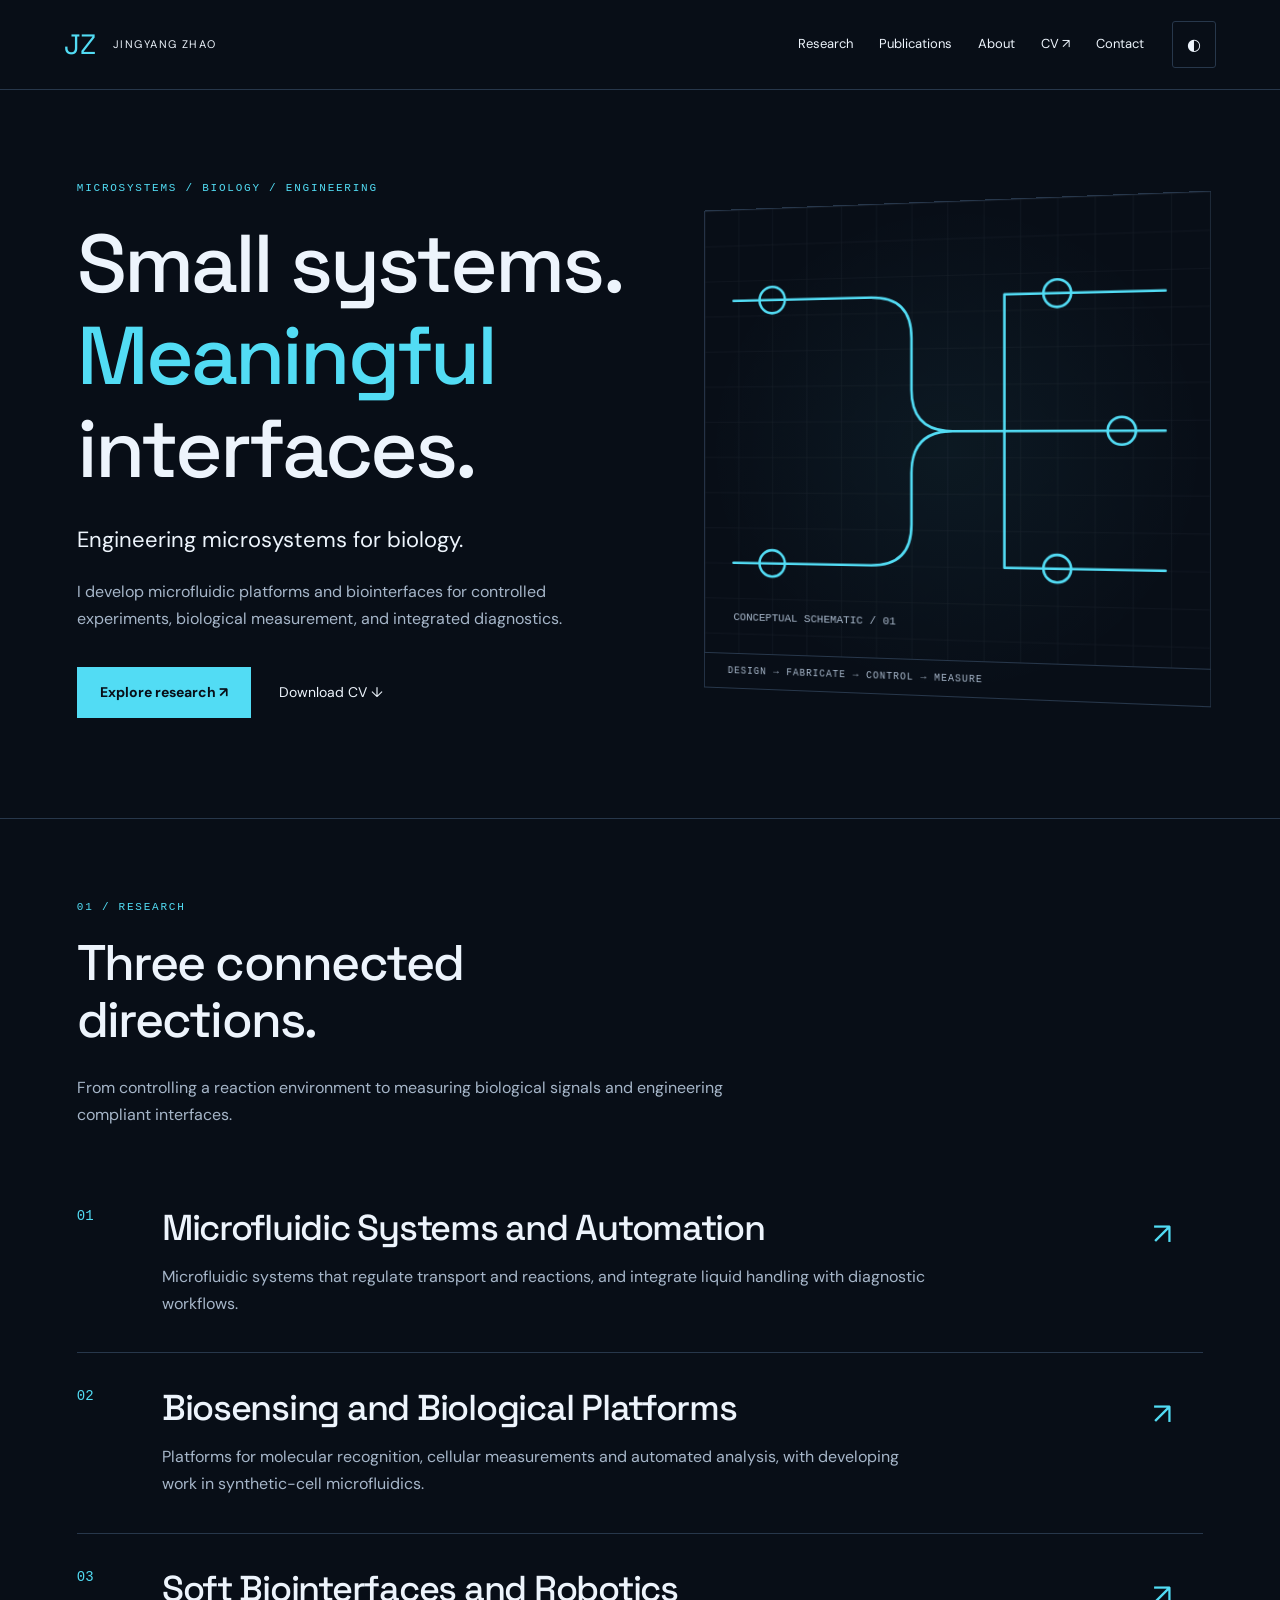
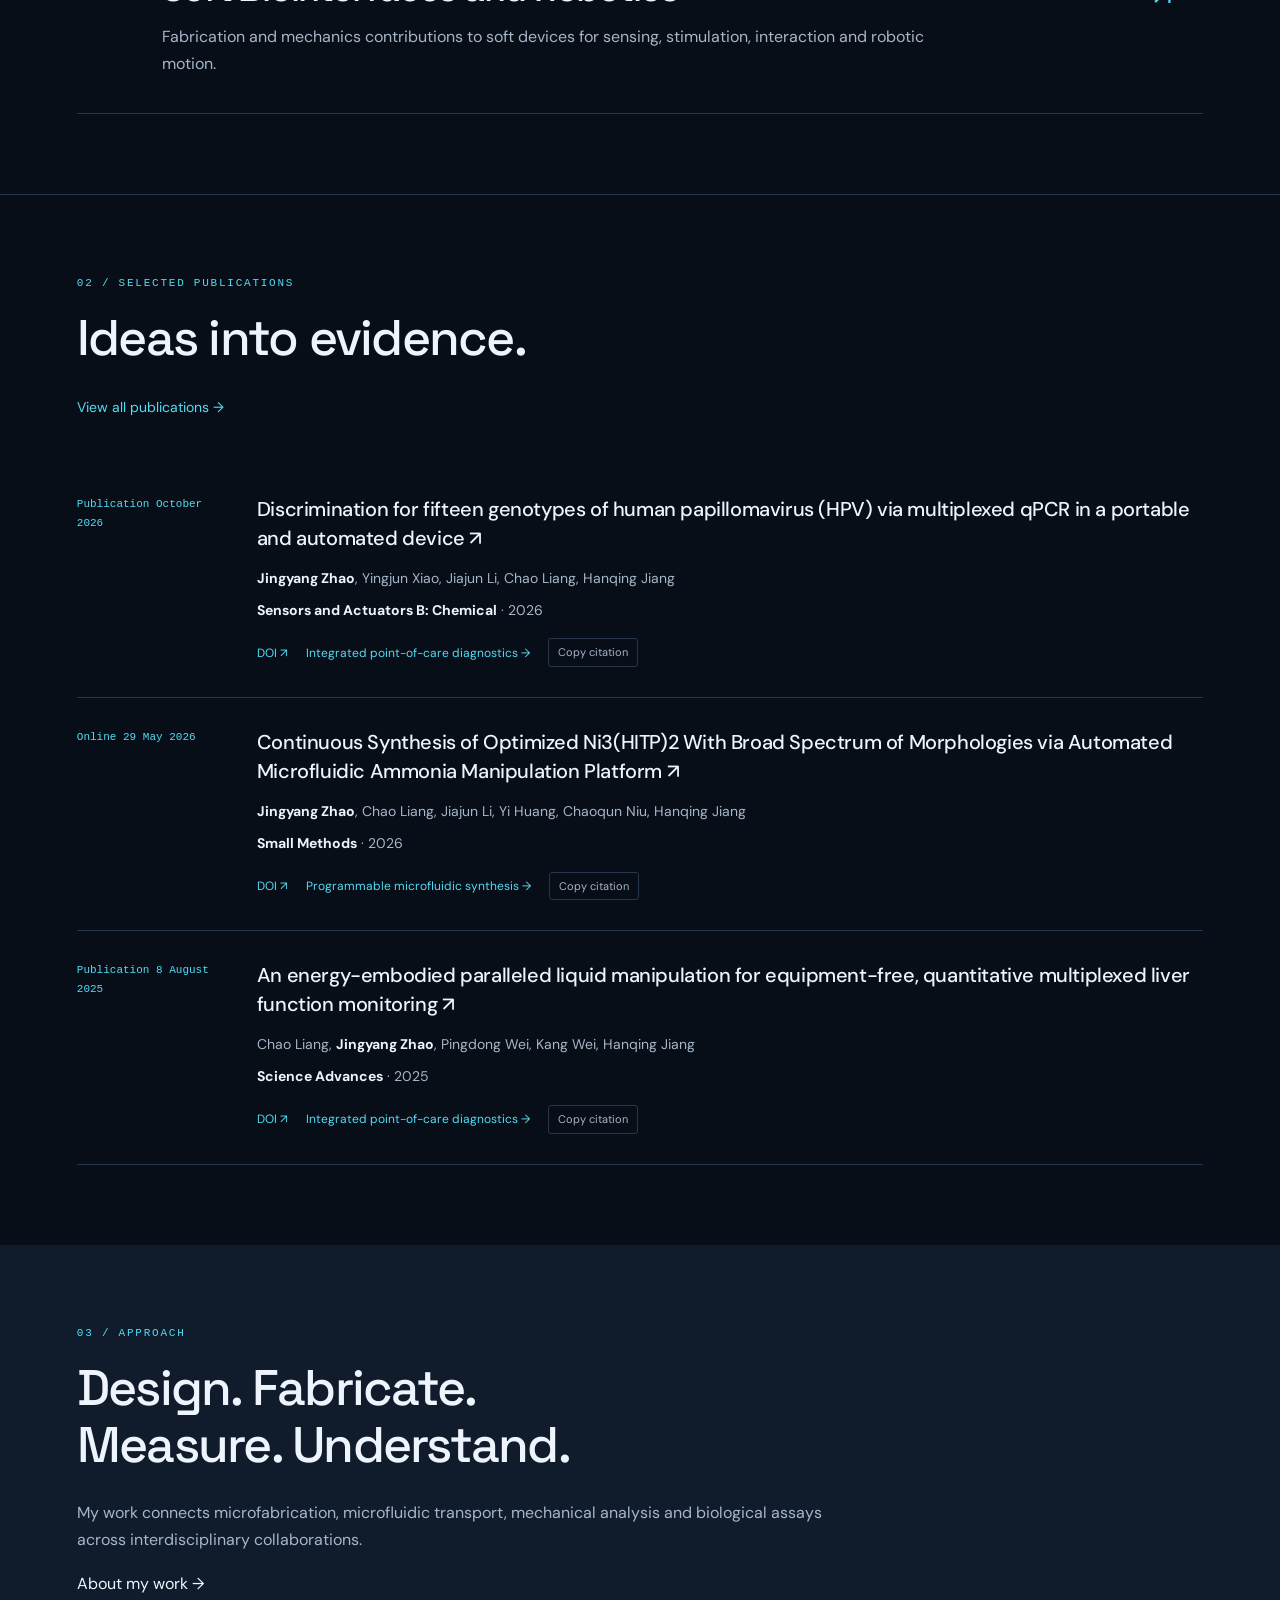
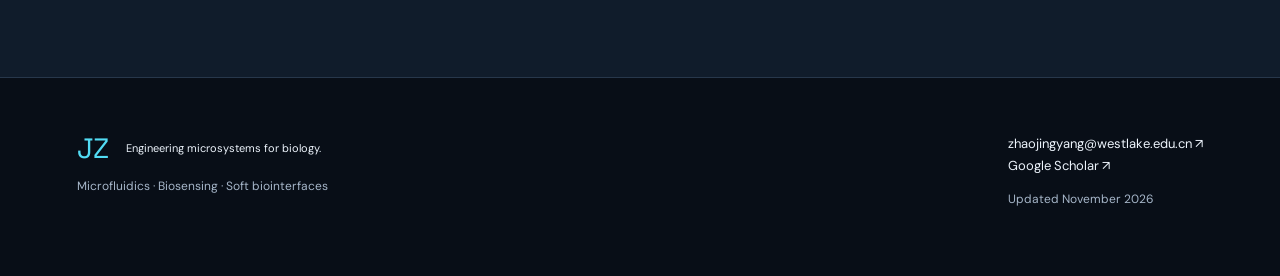
==== index.html @ cb5a491d "Build research portfolio with three clusters and linked publications" ====
<!doctype html><html lang="en"><head><meta charset="utf-8"><meta name="viewport" content="width=device-width,initial-scale=1"><meta name="description" content="Jingyang Zhao: microfluidic systems, biosensing, soft biointerfaces and robotics."><meta name="theme-color" content="#080e17"><title>Home | Jingyang Zhao</title><link rel="stylesheet" href="assets/style.css"><script src="assets/site.js" defer></script></head><body><a class="skip" href="#main">Skip to content</a><header class="nav"><a class="brand" href="index.html">JZ<span>JINGYANG ZHAO</span></a><nav aria-label="Main navigation"><a href="research/index.html">Research</a><a href="publications/index.html">Publications</a><a href="about/index.html">About</a><a href="assets/Jingyang_Zhao_CV.pdf">CV ↗</a><a href="about/index.html#contact">Contact</a></nav><button id="theme" aria-label="Switch color theme">◐</button></header><main id="main"><section class="hero"><div><p class="eyebrow">MICROSYSTEMS / BIOLOGY / ENGINEERING</p><h1>Small systems.<br><span>Meaningful</span><br>interfaces.</h1><p class="lead">Engineering microsystems for biology.</p><p>I develop microfluidic platforms and biointerfaces for controlled experiments, biological measurement, and integrated diagnostics.</p><div class="actions"><a class="button" href="research/index.html">Explore research ↗</a><a class="text-link" href="assets/Jingyang_Zhao_CV.pdf">Download CV ↓</a></div></div><div class="hero-art"><svg viewBox="0 0 490 440" role="img" aria-label="Conceptual Microfluidic Systems and Automation illustration"><defs><pattern id="grid0" width="35" height="35" patternUnits="userSpaceOnUse"><path d="M35 0H0V35" fill="none" stroke="currentColor" stroke-opacity=".09"/></pattern></defs><rect width="490" height="440" fill="url(#grid0)"/><g fill="none" stroke="#52dcf4" stroke-width="2.5" stroke-linecap="round" stroke-linejoin="round"><path d="M30 90H170Q210 90 210 130V180Q210 220 250 220H450M30 350H170Q210 350 210 310V260Q210 220 250 220"/><path d="M300 220V90H450M300 220V350H450"/><circle cx="70" cy="90" r="13"/><circle cx="70" cy="350" r="13"/><circle cx="350" cy="90" r="13"/><circle cx="410" cy="220" r="13"/><circle cx="350" cy="350" r="13"/></g><text x="30" y="407" fill="currentColor" font-family="monospace" font-size="11">CONCEPTUAL SCHEMATIC / 01</text></svg><span class="art-label">DESIGN → FABRICATE → CONTROL → MEASURE</span></div></section><section class="section"><div class="section-title"><p class="eyebrow">01 / RESEARCH</p><h2>Three connected<br>directions.</h2><p>From controlling a reaction environment to measuring biological signals and engineering compliant interfaces.</p></div><a class="cluster-row" href="research/microfluidic-systems/index.html"><span class="number">01</span><div><h3>Microfluidic Systems and Automation</h3><p>Microfluidic systems that regulate transport and reactions, and integrate liquid handling with diagnostic workflows.</p></div><span class="arrow">↗</span></a><a class="cluster-row" href="research/biosensing-biological-platforms/index.html"><span class="number">02</span><div><h3>Biosensing and Biological Platforms</h3><p>Platforms for molecular recognition, cellular measurements and automated analysis, with developing work in synthetic-cell microfluidics.</p></div><span class="arrow">↗</span></a><a class="cluster-row" href="research/soft-biointerfaces-robotics/index.html"><span class="number">03</span><div><h3>Soft Biointerfaces and Robotics</h3><p>Fabrication and mechanics contributions to soft devices for sensing, stimulation, interaction and robotic motion.</p></div><span class="arrow">↗</span></a></section><section class="section"><div class="section-title"><p class="eyebrow">02 / SELECTED PUBLICATIONS</p><h2>Ideas into evidence.</h2><a href="publications/index.html">View all publications →</a></div><article class="paper" id="p02" data-cluster="C01" data-year="2026"><div class="paper-date">Publication October 2026</div><div><h3><a href="https://doi.org/10.1016/j.snb.2026.140134">Discrimination for fifteen genotypes of human papillomavirus (HPV) via multiplexed qPCR in a portable and automated device ↗</a></h3><p class="authors"><strong>Jingyang Zhao</strong>, Yingjun Xiao, Jiajun Li, Chao Liang, Hanqing Jiang</p><p><strong>Sensors and Actuators B: Chemical</strong> · 2026</p><div class="paper-links"><a href="https://doi.org/10.1016/j.snb.2026.140134">DOI ↗</a><a href="research/microfluidic-systems/index.html#integrated-diagnostics">Integrated point-of-care diagnostics →</a><button class="copy" data-citation="Discrimination for fifteen genotypes of human papillomavirus (HPV) via multiplexed qPCR in a portable and automated device — Sensors and Actuators B: Chemical (2026). https://doi.org/10.1016/j.snb.2026.140134">Copy citation</button></div></div></article><article class="paper" id="p01" data-cluster="C01" data-year="2026"><div class="paper-date">Online 29 May 2026</div><div><h3><a href="https://doi.org/10.1002/smtd.70746">Continuous Synthesis of Optimized Ni3(HITP)2 With Broad Spectrum of Morphologies via Automated Microfluidic Ammonia Manipulation Platform ↗</a></h3><p class="authors"><strong>Jingyang Zhao</strong>, Chao Liang, Jiajun Li, Yi Huang, Chaoqun Niu, Hanqing Jiang</p><p><strong>Small Methods</strong> · 2026</p><div class="paper-links"><a href="https://doi.org/10.1002/smtd.70746">DOI ↗</a><a href="research/microfluidic-systems/index.html#microfluidic-synthesis">Programmable microfluidic synthesis →</a><button class="copy" data-citation="Continuous Synthesis of Optimized Ni3(HITP)2 With Broad Spectrum of Morphologies via Automated Microfluidic Ammonia Manipulation Platform — Small Methods (2026). https://doi.org/10.1002/smtd.70746">Copy citation</button></div></div></article><article class="paper" id="p03" data-cluster="C01" data-year="2025"><div class="paper-date">Publication 8 August 2025</div><div><h3><a href="https://doi.org/10.1126/sciadv.adx0092">An energy-embodied paralleled liquid manipulation for equipment-free, quantitative multiplexed liver function monitoring ↗</a></h3><p class="authors">Chao Liang, <strong>Jingyang Zhao</strong>, Pingdong Wei, Kang Wei, Hanqing Jiang</p><p><strong>Science Advances</strong> · 2025</p><div class="paper-links"><a href="https://doi.org/10.1126/sciadv.adx0092">DOI ↗</a><a href="research/microfluidic-systems/index.html#integrated-diagnostics">Integrated point-of-care diagnostics →</a><button class="copy" data-citation="An energy-embodied paralleled liquid manipulation for equipment-free, quantitative multiplexed liver function monitoring — Science Advances (2025). https://doi.org/10.1126/sciadv.adx0092">Copy citation</button></div></div></article></section><section class="about-strip"><p class="eyebrow">03 / APPROACH</p><h2>Design. Fabricate.<br>Measure. Understand.</h2><p>My work connects microfabrication, microfluidic transport, mechanical analysis and biological assays across interdisciplinary collaborations.</p><a href="about/index.html">About my work →</a></section></main><footer><div><a class="brand" href="index.html">JZ<span>Engineering microsystems for biology.</span></a><p>Microfluidics · Biosensing · Soft biointerfaces</p></div><div><a href="mailto:zhaojingyang@westlake.edu.cn">zhaojingyang@westlake.edu.cn ↗</a><br><a href="https://scholar.google.com/citations?user=B5x5PqsAAAAJ&amp;hl=en">Google Scholar ↗</a><p>Updated November 2026</p></div></footer></body></html>
---- assets/style.css ----
@import url('https://fonts.googleapis.com/css2?family=DM+Sans:wght@400;500;600;700&family=Space+Grotesk:wght@400;500;600;700&display=swap');
:root{color-scheme:dark;--bg:#080e17;--surface:#101c2b;--ink:#edf4fc;--muted:#a6b6c9;--line:#27374b;--accent:#52dcf4;--soft:#b8a5ff}*{box-sizing:border-box}html{scroll-behavior:smooth;scroll-padding-top:110px}body{margin:0;background:var(--bg);color:var(--ink);font:16px/1.7 'DM Sans',Arial,sans-serif}body.light{color-scheme:light;--bg:#f3f6f9;--surface:#e5edf4;--ink:#122337;--muted:#485c70;--line:#bdcbd9;--accent:#006376;--soft:#63509b}a{color:inherit;text-decoration:none}a:hover{color:var(--accent)}a:focus-visible,button:focus-visible,input:focus-visible,select:focus-visible{outline:2px solid var(--accent);outline-offset:5px}button,input,select{font:inherit}button{cursor:pointer}h1,h2,h3,.brand{font-family:'Space Grotesk',Arial,sans-serif;line-height:1.13;letter-spacing:-.035em}h1{font-size:clamp(44px,6.4vw,88px);font-weight:500;margin:20px 0 28px}h1 span{color:var(--accent)}h2{font-size:clamp(30px,4vw,50px);font-weight:500;margin:12px 0 26px}h3{font-size:23px;font-weight:500;margin:0 0 14px}p{color:var(--muted);max-width:70ch}strong{color:var(--ink)}.nav{height:90px;display:flex;align-items:center;gap:28px;padding:0 max(5vw,24px);border-bottom:1px solid var(--line);background:var(--bg);position:sticky;top:0;z-index:10}.brand{font-size:28px;display:flex;align-items:center;gap:18px;color:var(--accent)}.brand span{font-family:'DM Sans',sans-serif;font-size:11px;letter-spacing:.13em;color:var(--ink)}nav{display:flex;gap:26px;margin-left:auto;font-size:13px}button{background:transparent;border:1px solid var(--line);color:var(--ink);padding:9px 14px;border-radius:3px}main{max-width:1440px;margin:auto}.hero{padding:90px 6vw 100px;display:grid;grid-template-columns:1.1fr 1fr;gap:50px;align-items:center;min-height:720px}.hero>div>p{max-width:490px}.eyebrow{font:11px/1.6 monospace;letter-spacing:.16em;color:var(--accent);margin:0 0 18px}.lead{font-size:22px;color:var(--ink);line-height:1.5}.actions{display:flex;gap:28px;align-items:center;flex-wrap:wrap;margin-top:34px}.button{display:inline-block;background:var(--accent);color:var(--bg);padding:14px 23px;font-size:14px;font-weight:700}.button:hover{background:var(--ink);color:var(--bg)}.text-link{font-size:14px}.hero-art{position:relative;background:radial-gradient(ellipse at center,#52dcf40d,transparent 70%);border:1px solid var(--line);transform:perspective(1000px) rotateY(-9deg)}svg{width:100%;height:auto;display:block;color:var(--muted)}.hero-art svg circle{animation:glow 5s ease-in-out 1}.art-label{display:block;padding:12px 25px;border-top:1px solid var(--line);font:10px monospace;letter-spacing:.1em;color:var(--muted)}@keyframes glow{50%{stroke-opacity:.4}}.section{padding:80px 6vw;border-top:1px solid var(--line)}.section-title{margin-bottom:45px;max-width:720px}.section-title>a{font-size:14px;color:var(--accent)}.cluster-row{display:grid;grid-template-columns:60px 1fr 50px;gap:25px;align-items:start;padding:35px 0;border-bottom:1px solid var(--line)}.number{font:14px monospace;color:var(--accent)}.cluster-row h3{font-size:clamp(24px,3vw,36px)}.cluster-row p{margin:0}.arrow{font-size:30px;color:var(--accent)}.about-strip{padding:80px 6vw;background:var(--surface)}.page-heading{padding:85px 6vw 65px;max-width:1000px}.page-heading p{max-width:700px}.cluster-feature,.detail-hero{display:grid;grid-template-columns:1fr 1fr;gap:65px;align-items:center;padding:60px 6vw;border-top:1px solid var(--line)}.cluster-feature:nth-of-type(odd) .diagram{order:2}.diagram{border:1px solid var(--line);background:var(--surface)}.detail-hero h1{font-size:clamp(38px,4.5vw,65px)}.detail-hero>div>a{font-size:13px;color:var(--accent)}.study{padding:75px 6vw;max-width:1100px;border-top:1px solid var(--line)}.study .lead{font-size:21px}.contribution{border-left:2px solid var(--accent);padding:8px 24px;margin:30px 0}.contribution h3{font-size:18px}.contribution p{margin:0}.tags{font:12px monospace;color:var(--accent);line-height:1.8}.two-studies,.method-grid{display:grid;grid-template-columns:repeat(2,1fr);gap:30px;margin:35px 0}.two-studies>div,.method-grid article{padding:25px;border:1px solid var(--line)}.related{font-size:16px;margin-top:35px}.related-list{padding-left:20px;max-width:800px}.related-list li{padding:8px 0;color:var(--muted)}.related-list a:hover{color:var(--accent)}.status-note{font-size:14px;border:1px solid var(--line);padding:18px}.paper{display:grid;grid-template-columns:150px 1fr;gap:30px;border-bottom:1px solid var(--line);padding:30px 0;scroll-margin-top:110px}.paper-date{font:11px/1.7 monospace;color:var(--accent)}.paper h3{font-family:'DM Sans',Arial,sans-serif;letter-spacing:-.02em;font-size:20px;line-height:1.45}.paper p{font-size:14px;margin:8px 0}.authors{line-height:1.7}.paper-links{display:flex;gap:18px;align-items:center;flex-wrap:wrap;font-size:12px;color:var(--accent);margin-top:16px}.copy{font-size:11px;color:var(--muted);padding:4px 9px}.filters{display:flex;gap:16px;align-items:end;flex-wrap:wrap}.filters label{display:flex;flex-direction:column;font-size:12px;color:var(--muted);gap:8px}.filters label:first-child{flex:1;min-width:200px}input,select{background:var(--surface);color:var(--ink);border:1px solid var(--line);padding:12px;min-height:48px;max-width:100%;border-radius:0}.pub-section{padding-top:35px}#result-count{font-size:12px}.timeline article{border-left:1px solid var(--line);padding:0 0 35px 30px}.timeline span{font:12px monospace;color:var(--accent)}.timeline h3{margin:12px 0}.method-grid{grid-template-columns:repeat(3,1fr)}.method-grid h3{font-size:20px}footer{display:flex;justify-content:space-between;gap:40px;padding:55px max(6vw,24px);border-top:1px solid var(--line);font-size:13px}footer p{font-size:12px}footer .brand span{letter-spacing:0}.skip{position:fixed;top:-100px;background:var(--accent);color:var(--bg);padding:12px;z-index:20}.skip:focus{top:0}[hidden]{display:none!important}@media(max-width:760px){.nav{height:auto;min-height:80px;padding:18px 20px;flex-wrap:wrap;gap:12px}.nav .brand{margin-right:auto}.nav nav{order:3;width:100%;gap:18px;overflow:auto;margin:0;font-size:12px}.nav>button{padding:3px 10px}.hero,.cluster-feature,.detail-hero{grid-template-columns:1fr;gap:30px;padding:45px 24px}.hero{min-height:0}.hero-art{transform:none;max-width:480px}.hero h1{font-size:56px}.hero-art svg{max-height:300px}.section,.about-strip,.study,.page-heading{padding:45px 24px}.cluster-feature:nth-of-type(odd) .diagram{order:0}.cluster-row{grid-template-columns:28px 1fr 24px;gap:15px}.paper{grid-template-columns:1fr;gap:10px}.two-studies,.method-grid{grid-template-columns:1fr}.filters{display:grid;grid-template-columns:1fr;width:100%}footer{flex-direction:column}.brand span{font-size:10px}.detail-hero h1{font-size:44px}}@media(prefers-reduced-motion:reduce){html{scroll-behavior:auto}*,*:before,*:after{animation:none!important;transition:none!important}}@media print{.nav,.actions,.filters,footer,.copy{display:none}body{--bg:white;--ink:black;--muted:#333;--accent:#124b60;--line:#bbb}.hero-art{display:none}.hero{display:block}.section,.page-heading,.study{padding:20px}.paper{break-inside:avoid}}
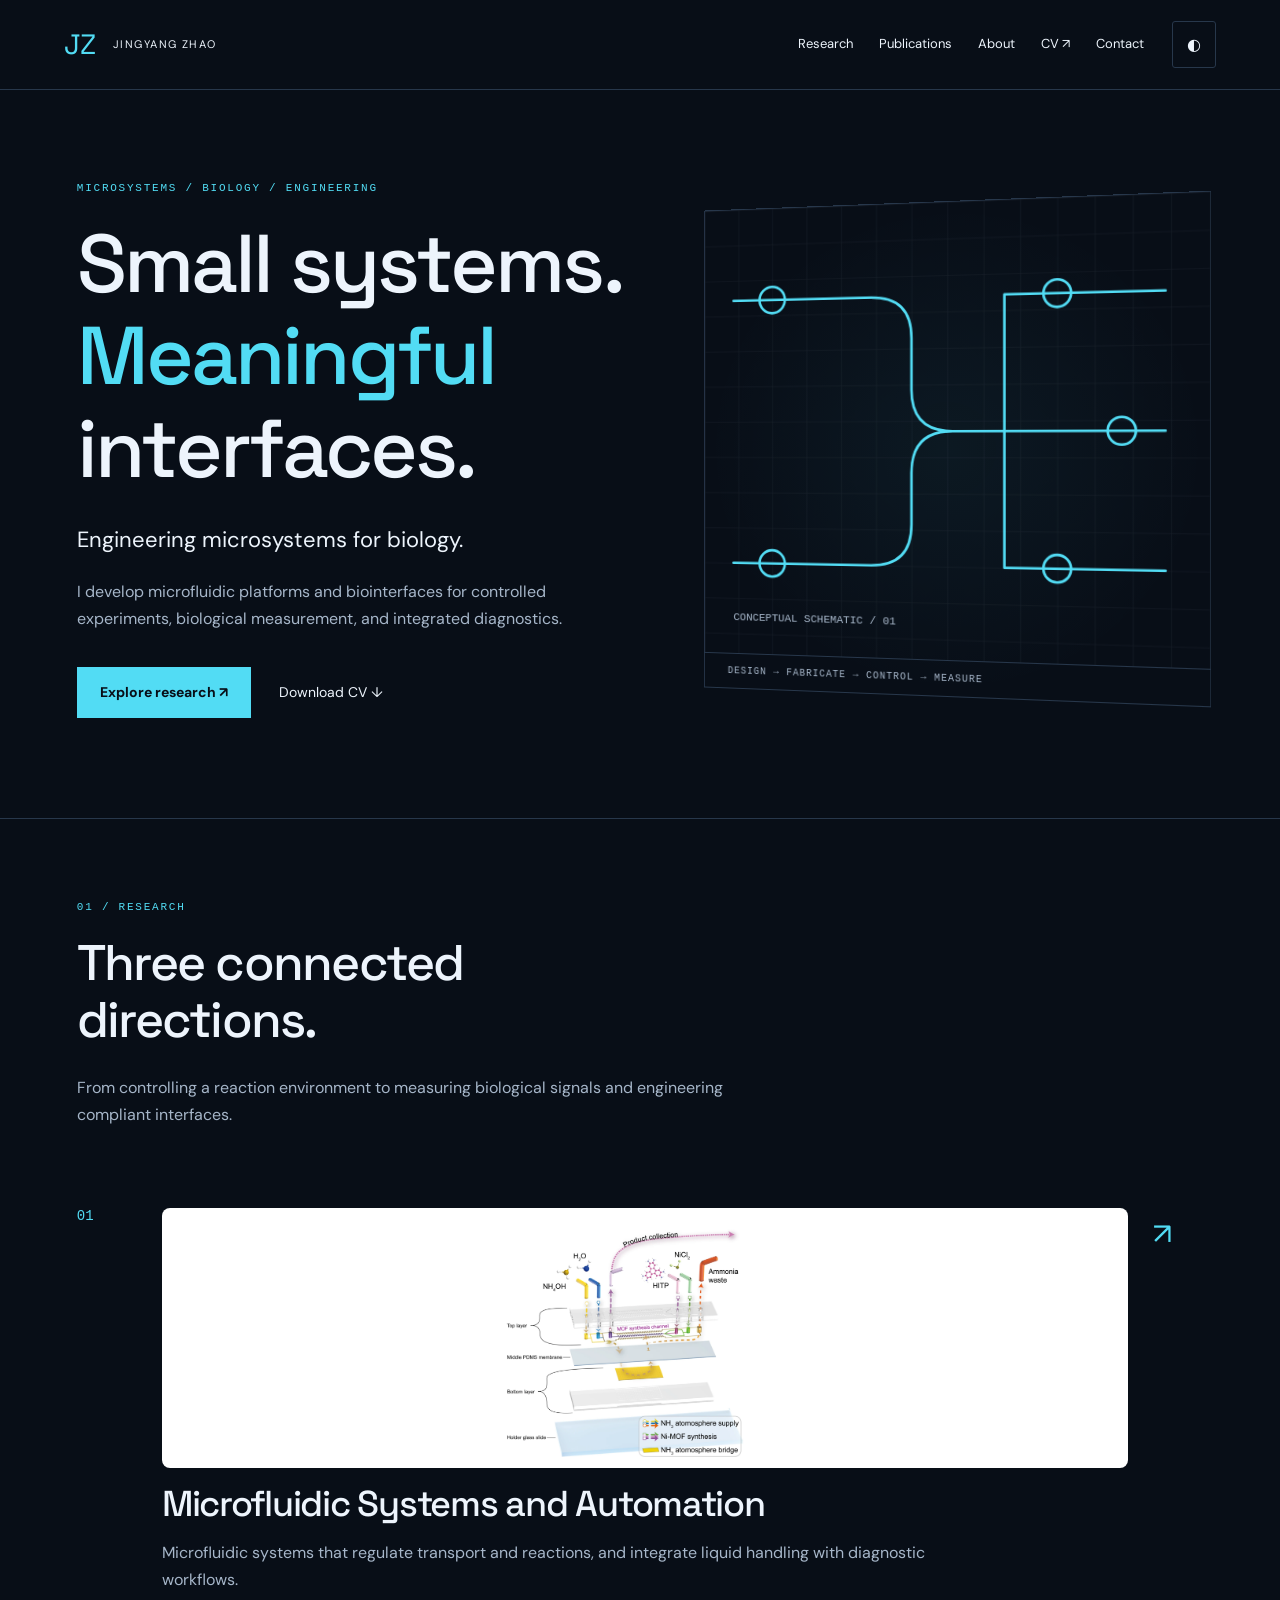
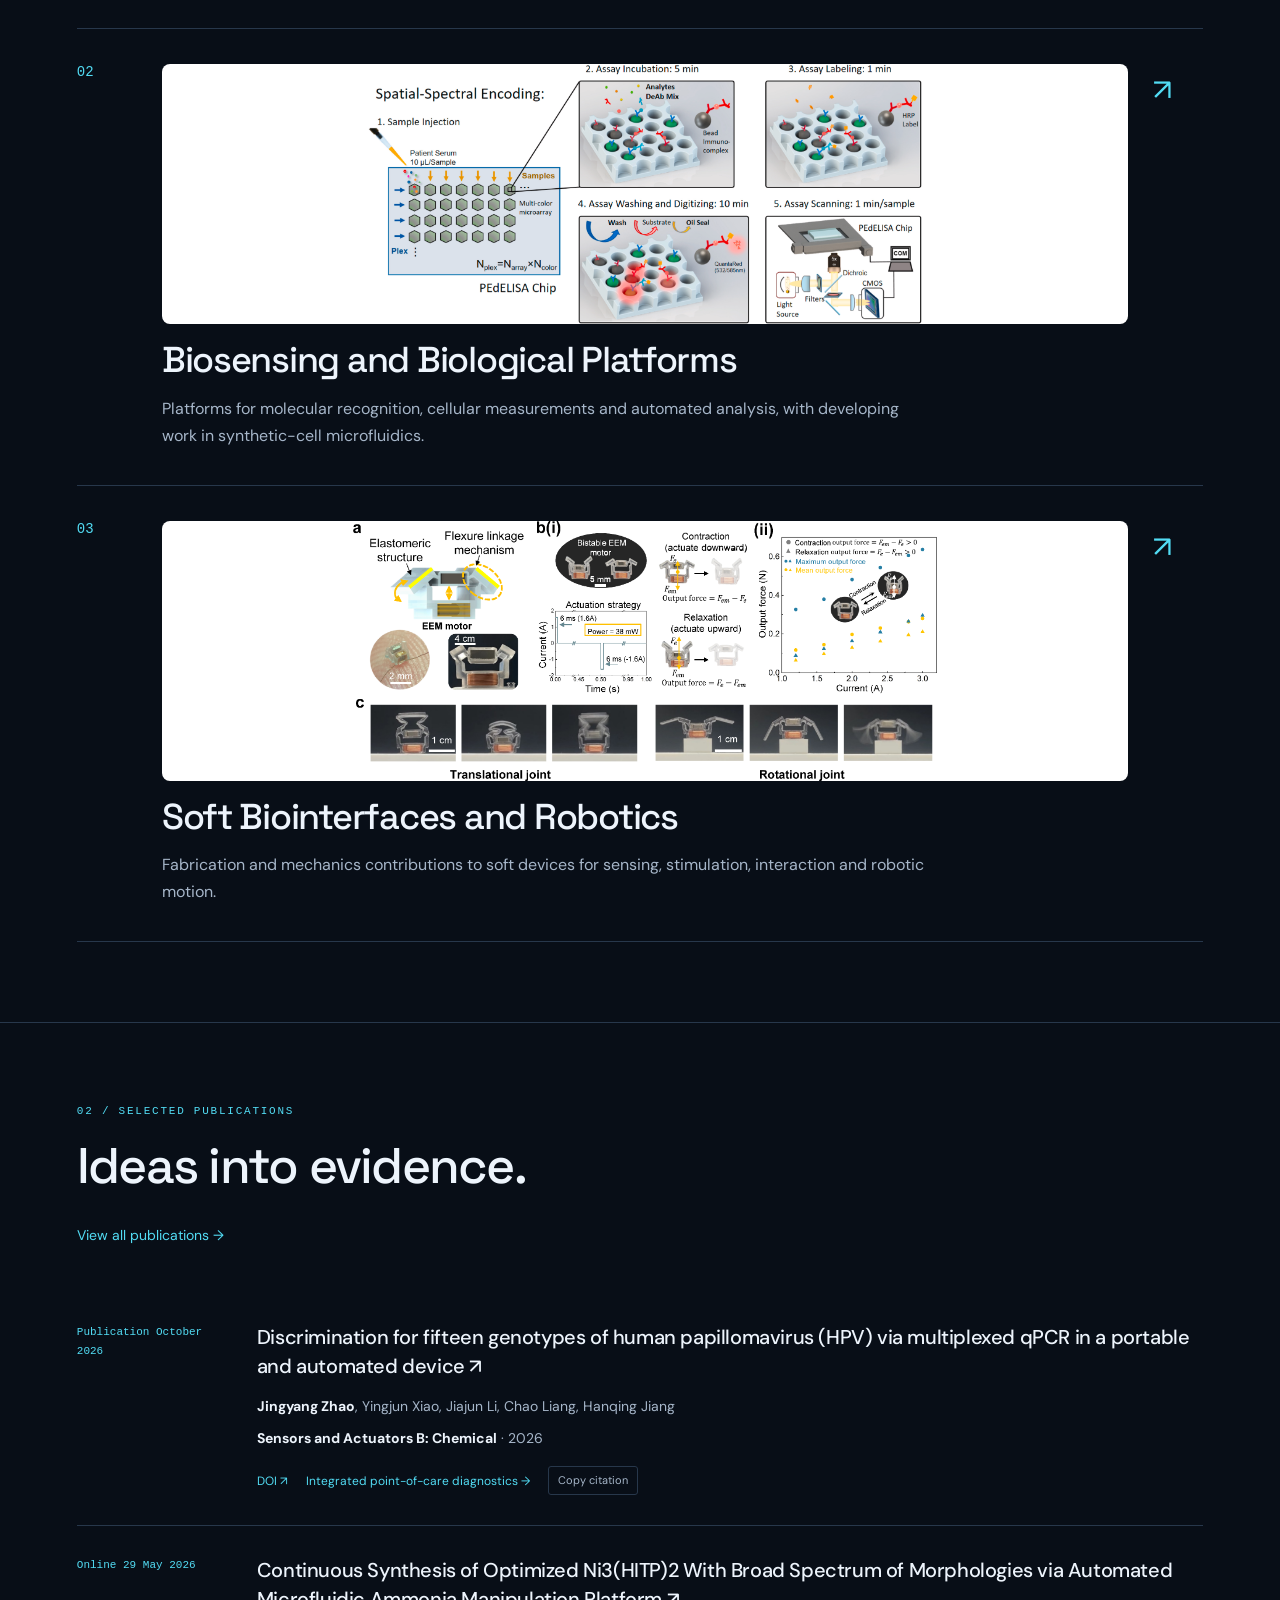
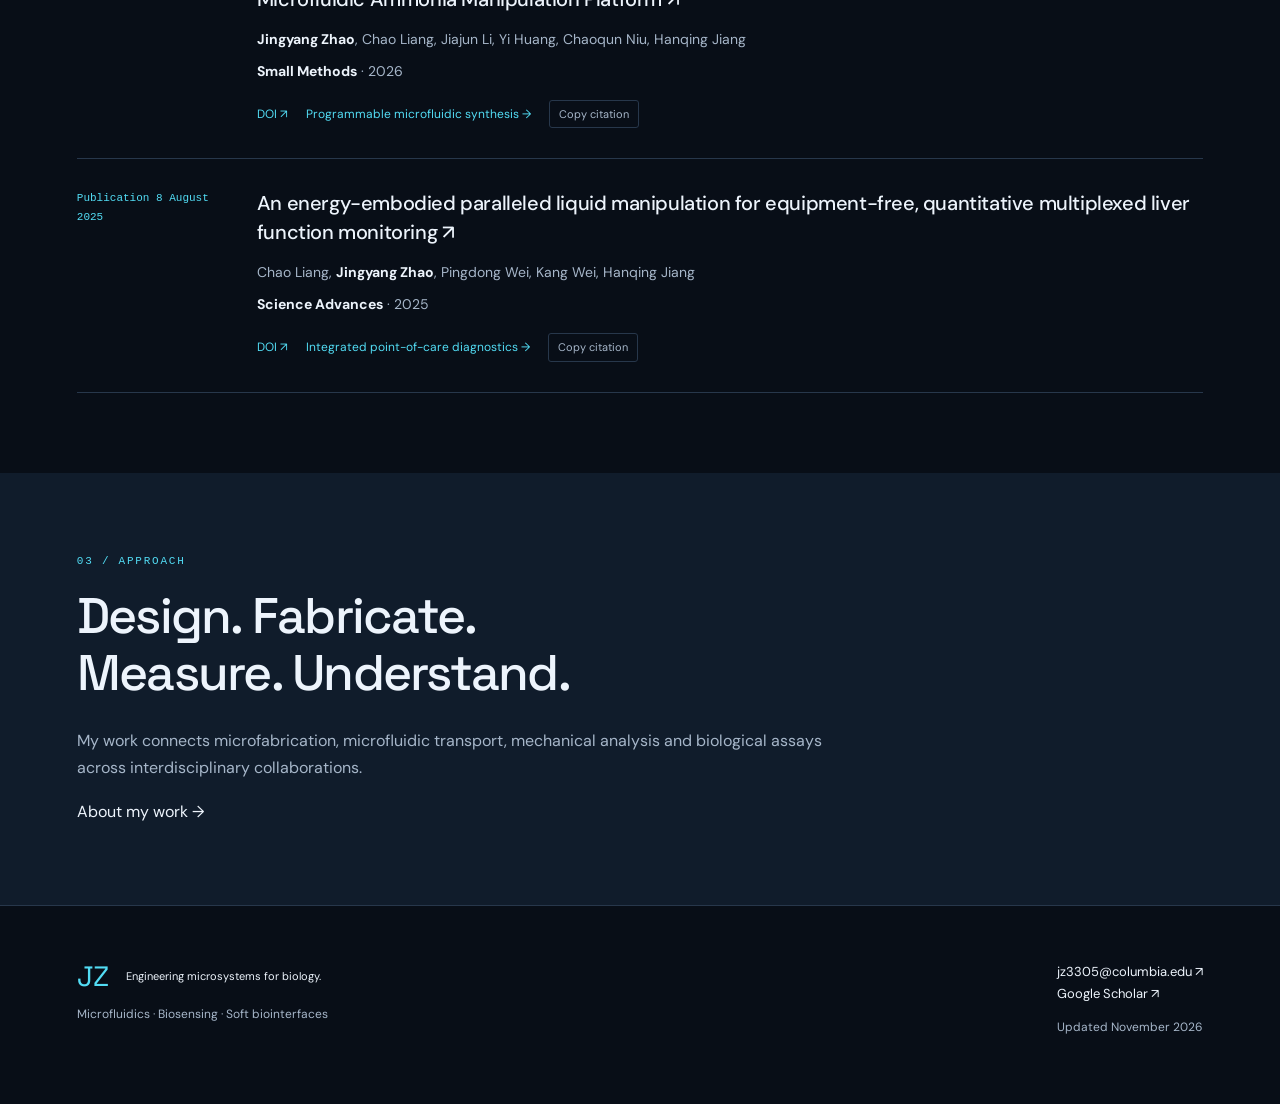
==== commit b527def9: "Add research figures, EEM scaling video and fabrication contribution" ====
--- a/index.html
+++ b/index.html
@@ -1 +1,3 @@
-<!doctype html><html lang="en"><head><meta charset="utf-8"><meta name="viewport" content="width=device-width,initial-scale=1"><meta name="description" content="Jingyang Zhao: microfluidic systems, biosensing, soft biointerfaces and robotics."><meta name="theme-color" content="#080e17"><title>Home | Jingyang Zhao</title><link rel="stylesheet" href="assets/style.css"><script src="assets/site.js" defer></script></head><body><a class="skip" href="#main">Skip to content</a><header class="nav"><a class="brand" href="index.html">JZ<span>JINGYANG ZHAO</span></a><nav aria-label="Main navigation"><a href="research/index.html">Research</a><a href="publications/index.html">Publications</a><a href="about/index.html">About</a><a href="assets/Jingyang_Zhao_CV.pdf">CV ↗</a><a href="about/index.html#contact">Contact</a></nav><button id="theme" aria-label="Switch color theme">◐</button></header><main id="main"><section class="hero"><div><p class="eyebrow">MICROSYSTEMS / BIOLOGY / ENGINEERING</p><h1>Small systems.<br><span>Meaningful</span><br>interfaces.</h1><p class="lead">Engineering microsystems for biology.</p><p>I develop microfluidic platforms and biointerfaces for controlled experiments, biological measurement, and integrated diagnostics.</p><div class="actions"><a class="button" href="research/index.html">Explore research ↗</a><a class="text-link" href="assets/Jingyang_Zhao_CV.pdf">Download CV ↓</a></div></div><div class="hero-art"><svg viewBox="0 0 490 440" role="img" aria-label="Conceptual Microfluidic Systems and Automation illustration"><defs><pattern id="grid0" width="35" height="35" patternUnits="userSpaceOnUse"><path d="M35 0H0V35" fill="none" stroke="currentColor" stroke-opacity=".09"/></pattern></defs><rect width="490" height="440" fill="url(#grid0)"/><g fill="none" stroke="#52dcf4" stroke-width="2.5" stroke-linecap="round" stroke-linejoin="round"><path d="M30 90H170Q210 90 210 130V180Q210 220 250 220H450M30 350H170Q210 350 210 310V260Q210 220 250 220"/><path d="M300 220V90H450M300 220V350H450"/><circle cx="70" cy="90" r="13"/><circle cx="70" cy="350" r="13"/><circle cx="350" cy="90" r="13"/><circle cx="410" cy="220" r="13"/><circle cx="350" cy="350" r="13"/></g><text x="30" y="407" fill="currentColor" font-family="monospace" font-size="11">CONCEPTUAL SCHEMATIC / 01</text></svg><span class="art-label">DESIGN → FABRICATE → CONTROL → MEASURE</span></div></section><section class="section"><div class="section-title"><p class="eyebrow">01 / RESEARCH</p><h2>Three connected<br>directions.</h2><p>From controlling a reaction environment to measuring biological signals and engineering compliant interfaces.</p></div><a class="cluster-row" href="research/microfluidic-systems/index.html"><span class="number">01</span><div><h3>Microfluidic Systems and Automation</h3><p>Microfluidic systems that regulate transport and reactions, and integrate liquid handling with diagnostic workflows.</p></div><span class="arrow">↗</span></a><a class="cluster-row" href="research/biosensing-biological-platforms/index.html"><span class="number">02</span><div><h3>Biosensing and Biological Platforms</h3><p>Platforms for molecular recognition, cellular measurements and automated analysis, with developing work in synthetic-cell microfluidics.</p></div><span class="arrow">↗</span></a><a class="cluster-row" href="research/soft-biointerfaces-robotics/index.html"><span class="number">03</span><div><h3>Soft Biointerfaces and Robotics</h3><p>Fabrication and mechanics contributions to soft devices for sensing, stimulation, interaction and robotic motion.</p></div><span class="arrow">↗</span></a></section><section class="section"><div class="section-title"><p class="eyebrow">02 / SELECTED PUBLICATIONS</p><h2>Ideas into evidence.</h2><a href="publications/index.html">View all publications →</a></div><article class="paper" id="p02" data-cluster="C01" data-year="2026"><div class="paper-date">Publication October 2026</div><div><h3><a href="https://doi.org/10.1016/j.snb.2026.140134">Discrimination for fifteen genotypes of human papillomavirus (HPV) via multiplexed qPCR in a portable and automated device ↗</a></h3><p class="authors"><strong>Jingyang Zhao</strong>, Yingjun Xiao, Jiajun Li, Chao Liang, Hanqing Jiang</p><p><strong>Sensors and Actuators B: Chemical</strong> · 2026</p><div class="paper-links"><a href="https://doi.org/10.1016/j.snb.2026.140134">DOI ↗</a><a href="research/microfluidic-systems/index.html#integrated-diagnostics">Integrated point-of-care diagnostics →</a><button class="copy" data-citation="Discrimination for fifteen genotypes of human papillomavirus (HPV) via multiplexed qPCR in a portable and automated device — Sensors and Actuators B: Chemical (2026). https://doi.org/10.1016/j.snb.2026.140134">Copy citation</button></div></div></article><article class="paper" id="p01" data-cluster="C01" data-year="2026"><div class="paper-date">Online 29 May 2026</div><div><h3><a href="https://doi.org/10.1002/smtd.70746">Continuous Synthesis of Optimized Ni3(HITP)2 With Broad Spectrum of Morphologies via Automated Microfluidic Ammonia Manipulation Platform ↗</a></h3><p class="authors"><strong>Jingyang Zhao</strong>, Chao Liang, Jiajun Li, Yi Huang, Chaoqun Niu, Hanqing Jiang</p><p><strong>Small Methods</strong> · 2026</p><div class="paper-links"><a href="https://doi.org/10.1002/smtd.70746">DOI ↗</a><a href="research/microfluidic-systems/index.html#microfluidic-synthesis">Programmable microfluidic synthesis →</a><button class="copy" data-citation="Continuous Synthesis of Optimized Ni3(HITP)2 With Broad Spectrum of Morphologies via Automated Microfluidic Ammonia Manipulation Platform — Small Methods (2026). https://doi.org/10.1002/smtd.70746">Copy citation</button></div></div></article><article class="paper" id="p03" data-cluster="C01" data-year="2025"><div class="paper-date">Publication 8 August 2025</div><div><h3><a href="https://doi.org/10.1126/sciadv.adx0092">An energy-embodied paralleled liquid manipulation for equipment-free, quantitative multiplexed liver function monitoring ↗</a></h3><p class="authors">Chao Liang, <strong>Jingyang Zhao</strong>, Pingdong Wei, Kang Wei, Hanqing Jiang</p><p><strong>Science Advances</strong> · 2025</p><div class="paper-links"><a href="https://doi.org/10.1126/sciadv.adx0092">DOI ↗</a><a href="research/microfluidic-systems/index.html#integrated-diagnostics">Integrated point-of-care diagnostics →</a><button class="copy" data-citation="An energy-embodied paralleled liquid manipulation for equipment-free, quantitative multiplexed liver function monitoring — Science Advances (2025). https://doi.org/10.1126/sciadv.adx0092">Copy citation</button></div></div></article></section><section class="about-strip"><p class="eyebrow">03 / APPROACH</p><h2>Design. Fabricate.<br>Measure. Understand.</h2><p>My work connects microfabrication, microfluidic transport, mechanical analysis and biological assays across interdisciplinary collaborations.</p><a href="about/index.html">About my work →</a></section></main><footer><div><a class="brand" href="index.html">JZ<span>Engineering microsystems for biology.</span></a><p>Microfluidics · Biosensing · Soft biointerfaces</p></div><div><a href="mailto:zhaojingyang@westlake.edu.cn">zhaojingyang@westlake.edu.cn ↗</a><br><a href="https://scholar.google.com/citations?user=B5x5PqsAAAAJ&amp;hl=en">Google Scholar ↗</a><p>Updated November 2026</p></div></footer></body></html>+<!DOCTYPE html>
+
+<html lang="en"><head><meta charset="utf-8"/><meta content="width=device-width,initial-scale=1" name="viewport"/><meta content="Jingyang Zhao: microfluidic systems, biosensing, soft biointerfaces and robotics." name="description"/><meta content="#080e17" name="theme-color"/><title>Home | Jingyang Zhao</title><link href="assets/style.css" rel="stylesheet"/><script defer="" src="assets/site.js"></script></head><body><a class="skip" href="#main">Skip to content</a><header class="nav"><a class="brand" href="index.html">JZ<span>JINGYANG ZHAO</span></a><nav aria-label="Main navigation"><a href="research/index.html">Research</a><a href="publications/index.html">Publications</a><a href="about/index.html">About</a><a href="assets/Jingyang_Zhao_CV.pdf">CV ↗</a><a href="about/index.html#contact">Contact</a></nav><button aria-label="Switch color theme" id="theme">◐</button></header><main id="main"><section class="hero"><div><p class="eyebrow">MICROSYSTEMS / BIOLOGY / ENGINEERING</p><h1>Small systems.<br/><span>Meaningful</span><br/>interfaces.</h1><p class="lead">Engineering microsystems for biology.</p><p>I develop microfluidic platforms and biointerfaces for controlled experiments, biological measurement, and integrated diagnostics.</p><div class="actions"><a class="button" href="research/index.html">Explore research ↗</a><a class="text-link" href="assets/Jingyang_Zhao_CV.pdf">Download CV ↓</a></div></div><div class="hero-art"><svg aria-label="Conceptual Microfluidic Systems and Automation illustration" role="img" viewbox="0 0 490 440"><defs><pattern height="35" id="grid0" patternunits="userSpaceOnUse" width="35"><path d="M35 0H0V35" fill="none" stroke="currentColor" stroke-opacity=".09"></path></pattern></defs><rect fill="url(#grid0)" height="440" width="490"></rect><g fill="none" stroke="#52dcf4" stroke-linecap="round" stroke-linejoin="round" stroke-width="2.5"><path d="M30 90H170Q210 90 210 130V180Q210 220 250 220H450M30 350H170Q210 350 210 310V260Q210 220 250 220"></path><path d="M300 220V90H450M300 220V350H450"></path><circle cx="70" cy="90" r="13"></circle><circle cx="70" cy="350" r="13"></circle><circle cx="350" cy="90" r="13"></circle><circle cx="410" cy="220" r="13"></circle><circle cx="350" cy="350" r="13"></circle></g><text fill="currentColor" font-family="monospace" font-size="11" x="30" y="407">CONCEPTUAL SCHEMATIC / 01</text></svg><span class="art-label">DESIGN → FABRICATE → CONTROL → MEASURE</span></div></section><section class="section"><div class="section-title"><p class="eyebrow">01 / RESEARCH</p><h2>Three connected<br/>directions.</h2><p>From controlling a reaction environment to measuring biological signals and engineering compliant interfaces.</p></div><a class="cluster-row" href="research/microfluidic-systems/index.html"><span class="number">01</span><div><img alt="Ammonia manipulation microfluidic chip" class="cluster-preview" loading="lazy" src="assets/research/mof-device.webp"/><h3>Microfluidic Systems and Automation</h3><p>Microfluidic systems that regulate transport and reactions, and integrate liquid handling with diagnostic workflows.</p></div><span class="arrow">↗</span></a><a class="cluster-row" href="research/biosensing-biological-platforms/index.html"><span class="number">02</span><div><img alt="Digital cytokine immunoassay: Song et al. (2021), Fig. 1" class="cluster-preview" loading="lazy" src="assets/research/immunoassay-fig1.jpg"/><h3>Biosensing and Biological Platforms</h3><p>Platforms for molecular recognition, cellular measurements and automated analysis, with developing work in synthetic-cell microfluidics.</p></div><span class="arrow">↗</span></a><a class="cluster-row" href="research/soft-biointerfaces-robotics/index.html"><span class="number">03</span><div><img alt="EEM motors: Xu et al. (2025), Fig. 3, CC BY-NC-ND 4.0" class="cluster-preview" loading="lazy" src="assets/research/robot-fig3.png"/><h3>Soft Biointerfaces and Robotics</h3><p>Fabrication and mechanics contributions to soft devices for sensing, stimulation, interaction and robotic motion.</p></div><span class="arrow">↗</span></a></section><section class="section"><div class="section-title"><p class="eyebrow">02 / SELECTED PUBLICATIONS</p><h2>Ideas into evidence.</h2><a href="publications/index.html">View all publications →</a></div><article class="paper" data-cluster="C01" data-year="2026" id="p02"><div class="paper-date">Publication October 2026</div><div><h3><a href="https://doi.org/10.1016/j.snb.2026.140134">Discrimination for fifteen genotypes of human papillomavirus (HPV) via multiplexed qPCR in a portable and automated device ↗</a></h3><p class="authors"><strong>Jingyang Zhao</strong>, Yingjun Xiao, Jiajun Li, Chao Liang, Hanqing Jiang</p><p><strong>Sensors and Actuators B: Chemical</strong> · 2026</p><div class="paper-links"><a href="https://doi.org/10.1016/j.snb.2026.140134">DOI ↗</a><a href="research/microfluidic-systems/index.html#integrated-diagnostics">Integrated point-of-care diagnostics →</a><button class="copy" data-citation="Discrimination for fifteen genotypes of human papillomavirus (HPV) via multiplexed qPCR in a portable and automated device — Sensors and Actuators B: Chemical (2026). https://doi.org/10.1016/j.snb.2026.140134">Copy citation</button></div></div></article><article class="paper" data-cluster="C01" data-year="2026" id="p01"><div class="paper-date">Online 29 May 2026</div><div><h3><a href="https://doi.org/10.1002/smtd.70746">Continuous Synthesis of Optimized Ni3(HITP)2 With Broad Spectrum of Morphologies via Automated Microfluidic Ammonia Manipulation Platform ↗</a></h3><p class="authors"><strong>Jingyang Zhao</strong>, Chao Liang, Jiajun Li, Yi Huang, Chaoqun Niu, Hanqing Jiang</p><p><strong>Small Methods</strong> · 2026</p><div class="paper-links"><a href="https://doi.org/10.1002/smtd.70746">DOI ↗</a><a href="research/microfluidic-systems/index.html#microfluidic-synthesis">Programmable microfluidic synthesis →</a><button class="copy" data-citation="Continuous Synthesis of Optimized Ni3(HITP)2 With Broad Spectrum of Morphologies via Automated Microfluidic Ammonia Manipulation Platform — Small Methods (2026). https://doi.org/10.1002/smtd.70746">Copy citation</button></div></div></article><article class="paper" data-cluster="C01" data-year="2025" id="p03"><div class="paper-date">Publication 8 August 2025</div><div><h3><a href="https://doi.org/10.1126/sciadv.adx0092">An energy-embodied paralleled liquid manipulation for equipment-free, quantitative multiplexed liver function monitoring ↗</a></h3><p class="authors">Chao Liang, <strong>Jingyang Zhao</strong>, Pingdong Wei, Kang Wei, Hanqing Jiang</p><p><strong>Science Advances</strong> · 2025</p><div class="paper-links"><a href="https://doi.org/10.1126/sciadv.adx0092">DOI ↗</a><a href="research/microfluidic-systems/index.html#integrated-diagnostics">Integrated point-of-care diagnostics →</a><button class="copy" data-citation="An energy-embodied paralleled liquid manipulation for equipment-free, quantitative multiplexed liver function monitoring — Science Advances (2025). https://doi.org/10.1126/sciadv.adx0092">Copy citation</button></div></div></article></section><section class="about-strip"><p class="eyebrow">03 / APPROACH</p><h2>Design. Fabricate.<br/>Measure. Understand.</h2><p>My work connects microfabrication, microfluidic transport, mechanical analysis and biological assays across interdisciplinary collaborations.</p><a href="about/index.html">About my work →</a></section></main><footer><div><a class="brand" href="index.html">JZ<span>Engineering microsystems for biology.</span></a><p>Microfluidics · Biosensing · Soft biointerfaces</p></div><div><a href="mailto:jz3305@columbia.edu">jz3305@columbia.edu ↗</a><br/><a href="https://scholar.google.com/citations?user=B5x5PqsAAAAJ&amp;hl=en">Google Scholar ↗</a><p>Updated November 2026</p></div></footer></body></html>
--- a/assets/style.css
+++ b/assets/style.css
@@ -1,2 +1,6 @@
 @import url('https://fonts.googleapis.com/css2?family=DM+Sans:wght@400;500;600;700&family=Space+Grotesk:wght@400;500;600;700&display=swap');
 :root{color-scheme:dark;--bg:#080e17;--surface:#101c2b;--ink:#edf4fc;--muted:#a6b6c9;--line:#27374b;--accent:#52dcf4;--soft:#b8a5ff}*{box-sizing:border-box}html{scroll-behavior:smooth;scroll-padding-top:110px}body{margin:0;background:var(--bg);color:var(--ink);font:16px/1.7 'DM Sans',Arial,sans-serif}body.light{color-scheme:light;--bg:#f3f6f9;--surface:#e5edf4;--ink:#122337;--muted:#485c70;--line:#bdcbd9;--accent:#006376;--soft:#63509b}a{color:inherit;text-decoration:none}a:hover{color:var(--accent)}a:focus-visible,button:focus-visible,input:focus-visible,select:focus-visible{outline:2px solid var(--accent);outline-offset:5px}button,input,select{font:inherit}button{cursor:pointer}h1,h2,h3,.brand{font-family:'Space Grotesk',Arial,sans-serif;line-height:1.13;letter-spacing:-.035em}h1{font-size:clamp(44px,6.4vw,88px);font-weight:500;margin:20px 0 28px}h1 span{color:var(--accent)}h2{font-size:clamp(30px,4vw,50px);font-weight:500;margin:12px 0 26px}h3{font-size:23px;font-weight:500;margin:0 0 14px}p{color:var(--muted);max-width:70ch}strong{color:var(--ink)}.nav{height:90px;display:flex;align-items:center;gap:28px;padding:0 max(5vw,24px);border-bottom:1px solid var(--line);background:var(--bg);position:sticky;top:0;z-index:10}.brand{font-size:28px;display:flex;align-items:center;gap:18px;color:var(--accent)}.brand span{font-family:'DM Sans',sans-serif;font-size:11px;letter-spacing:.13em;color:var(--ink)}nav{display:flex;gap:26px;margin-left:auto;font-size:13px}button{background:transparent;border:1px solid var(--line);color:var(--ink);padding:9px 14px;border-radius:3px}main{max-width:1440px;margin:auto}.hero{padding:90px 6vw 100px;display:grid;grid-template-columns:1.1fr 1fr;gap:50px;align-items:center;min-height:720px}.hero>div>p{max-width:490px}.eyebrow{font:11px/1.6 monospace;letter-spacing:.16em;color:var(--accent);margin:0 0 18px}.lead{font-size:22px;color:var(--ink);line-height:1.5}.actions{display:flex;gap:28px;align-items:center;flex-wrap:wrap;margin-top:34px}.button{display:inline-block;background:var(--accent);color:var(--bg);padding:14px 23px;font-size:14px;font-weight:700}.button:hover{background:var(--ink);color:var(--bg)}.text-link{font-size:14px}.hero-art{position:relative;background:radial-gradient(ellipse at center,#52dcf40d,transparent 70%);border:1px solid var(--line);transform:perspective(1000px) rotateY(-9deg)}svg{width:100%;height:auto;display:block;color:var(--muted)}.hero-art svg circle{animation:glow 5s ease-in-out 1}.art-label{display:block;padding:12px 25px;border-top:1px solid var(--line);font:10px monospace;letter-spacing:.1em;color:var(--muted)}@keyframes glow{50%{stroke-opacity:.4}}.section{padding:80px 6vw;border-top:1px solid var(--line)}.section-title{margin-bottom:45px;max-width:720px}.section-title>a{font-size:14px;color:var(--accent)}.cluster-row{display:grid;grid-template-columns:60px 1fr 50px;gap:25px;align-items:start;padding:35px 0;border-bottom:1px solid var(--line)}.number{font:14px monospace;color:var(--accent)}.cluster-row h3{font-size:clamp(24px,3vw,36px)}.cluster-row p{margin:0}.arrow{font-size:30px;color:var(--accent)}.about-strip{padding:80px 6vw;background:var(--surface)}.page-heading{padding:85px 6vw 65px;max-width:1000px}.page-heading p{max-width:700px}.cluster-feature,.detail-hero{display:grid;grid-template-columns:1fr 1fr;gap:65px;align-items:center;padding:60px 6vw;border-top:1px solid var(--line)}.cluster-feature:nth-of-type(odd) .diagram{order:2}.diagram{border:1px solid var(--line);background:var(--surface)}.detail-hero h1{font-size:clamp(38px,4.5vw,65px)}.detail-hero>div>a{font-size:13px;color:var(--accent)}.study{padding:75px 6vw;max-width:1100px;border-top:1px solid var(--line)}.study .lead{font-size:21px}.contribution{border-left:2px solid var(--accent);padding:8px 24px;margin:30px 0}.contribution h3{font-size:18px}.contribution p{margin:0}.tags{font:12px monospace;color:var(--accent);line-height:1.8}.two-studies,.method-grid{display:grid;grid-template-columns:repeat(2,1fr);gap:30px;margin:35px 0}.two-studies>div,.method-grid article{padding:25px;border:1px solid var(--line)}.related{font-size:16px;margin-top:35px}.related-list{padding-left:20px;max-width:800px}.related-list li{padding:8px 0;color:var(--muted)}.related-list a:hover{color:var(--accent)}.status-note{font-size:14px;border:1px solid var(--line);padding:18px}.paper{display:grid;grid-template-columns:150px 1fr;gap:30px;border-bottom:1px solid var(--line);padding:30px 0;scroll-margin-top:110px}.paper-date{font:11px/1.7 monospace;color:var(--accent)}.paper h3{font-family:'DM Sans',Arial,sans-serif;letter-spacing:-.02em;font-size:20px;line-height:1.45}.paper p{font-size:14px;margin:8px 0}.authors{line-height:1.7}.paper-links{display:flex;gap:18px;align-items:center;flex-wrap:wrap;font-size:12px;color:var(--accent);margin-top:16px}.copy{font-size:11px;color:var(--muted);padding:4px 9px}.filters{display:flex;gap:16px;align-items:end;flex-wrap:wrap}.filters label{display:flex;flex-direction:column;font-size:12px;color:var(--muted);gap:8px}.filters label:first-child{flex:1;min-width:200px}input,select{background:var(--surface);color:var(--ink);border:1px solid var(--line);padding:12px;min-height:48px;max-width:100%;border-radius:0}.pub-section{padding-top:35px}#result-count{font-size:12px}.timeline article{border-left:1px solid var(--line);padding:0 0 35px 30px}.timeline span{font:12px monospace;color:var(--accent)}.timeline h3{margin:12px 0}.method-grid{grid-template-columns:repeat(3,1fr)}.method-grid h3{font-size:20px}footer{display:flex;justify-content:space-between;gap:40px;padding:55px max(6vw,24px);border-top:1px solid var(--line);font-size:13px}footer p{font-size:12px}footer .brand span{letter-spacing:0}.skip{position:fixed;top:-100px;background:var(--accent);color:var(--bg);padding:12px;z-index:20}.skip:focus{top:0}[hidden]{display:none!important}@media(max-width:760px){.nav{height:auto;min-height:80px;padding:18px 20px;flex-wrap:wrap;gap:12px}.nav .brand{margin-right:auto}.nav nav{order:3;width:100%;gap:18px;overflow:auto;margin:0;font-size:12px}.nav>button{padding:3px 10px}.hero,.cluster-feature,.detail-hero{grid-template-columns:1fr;gap:30px;padding:45px 24px}.hero{min-height:0}.hero-art{transform:none;max-width:480px}.hero h1{font-size:56px}.hero-art svg{max-height:300px}.section,.about-strip,.study,.page-heading{padding:45px 24px}.cluster-feature:nth-of-type(odd) .diagram{order:0}.cluster-row{grid-template-columns:28px 1fr 24px;gap:15px}.paper{grid-template-columns:1fr;gap:10px}.two-studies,.method-grid{grid-template-columns:1fr}.filters{display:grid;grid-template-columns:1fr;width:100%}footer{flex-direction:column}.brand span{font-size:10px}.detail-hero h1{font-size:44px}}@media(prefers-reduced-motion:reduce){html{scroll-behavior:auto}*,*:before,*:after{animation:none!important;transition:none!important}}@media print{.nav,.actions,.filters,footer,.copy{display:none}body{--bg:white;--ink:black;--muted:#333;--accent:#124b60;--line:#bbb}.hero-art{display:none}.hero{display:block}.section,.page-heading,.study{padding:20px}.paper{break-inside:avoid}}
+/* Research media: November 2026 */
+.research-media{margin:2rem 0;max-width:100%;min-width:0}.research-media img,.research-media video{display:block;width:100%;height:auto;max-width:100%;background:#fff;border-radius:8px}.research-media figcaption{font-size:.85rem;line-height:1.65;color:var(--muted);margin-top:.8rem}.research-media figcaption a{text-decoration:underline}.diagram img{display:block;width:100%;height:100%;max-height:440px;object-fit:contain;background:#fff}.research-media video{background:#000;max-height:640px}
+
+.cluster-preview{display:block;width:100%;height:auto;max-height:260px;object-fit:contain;background:white;border-radius:8px;margin-bottom:1rem}
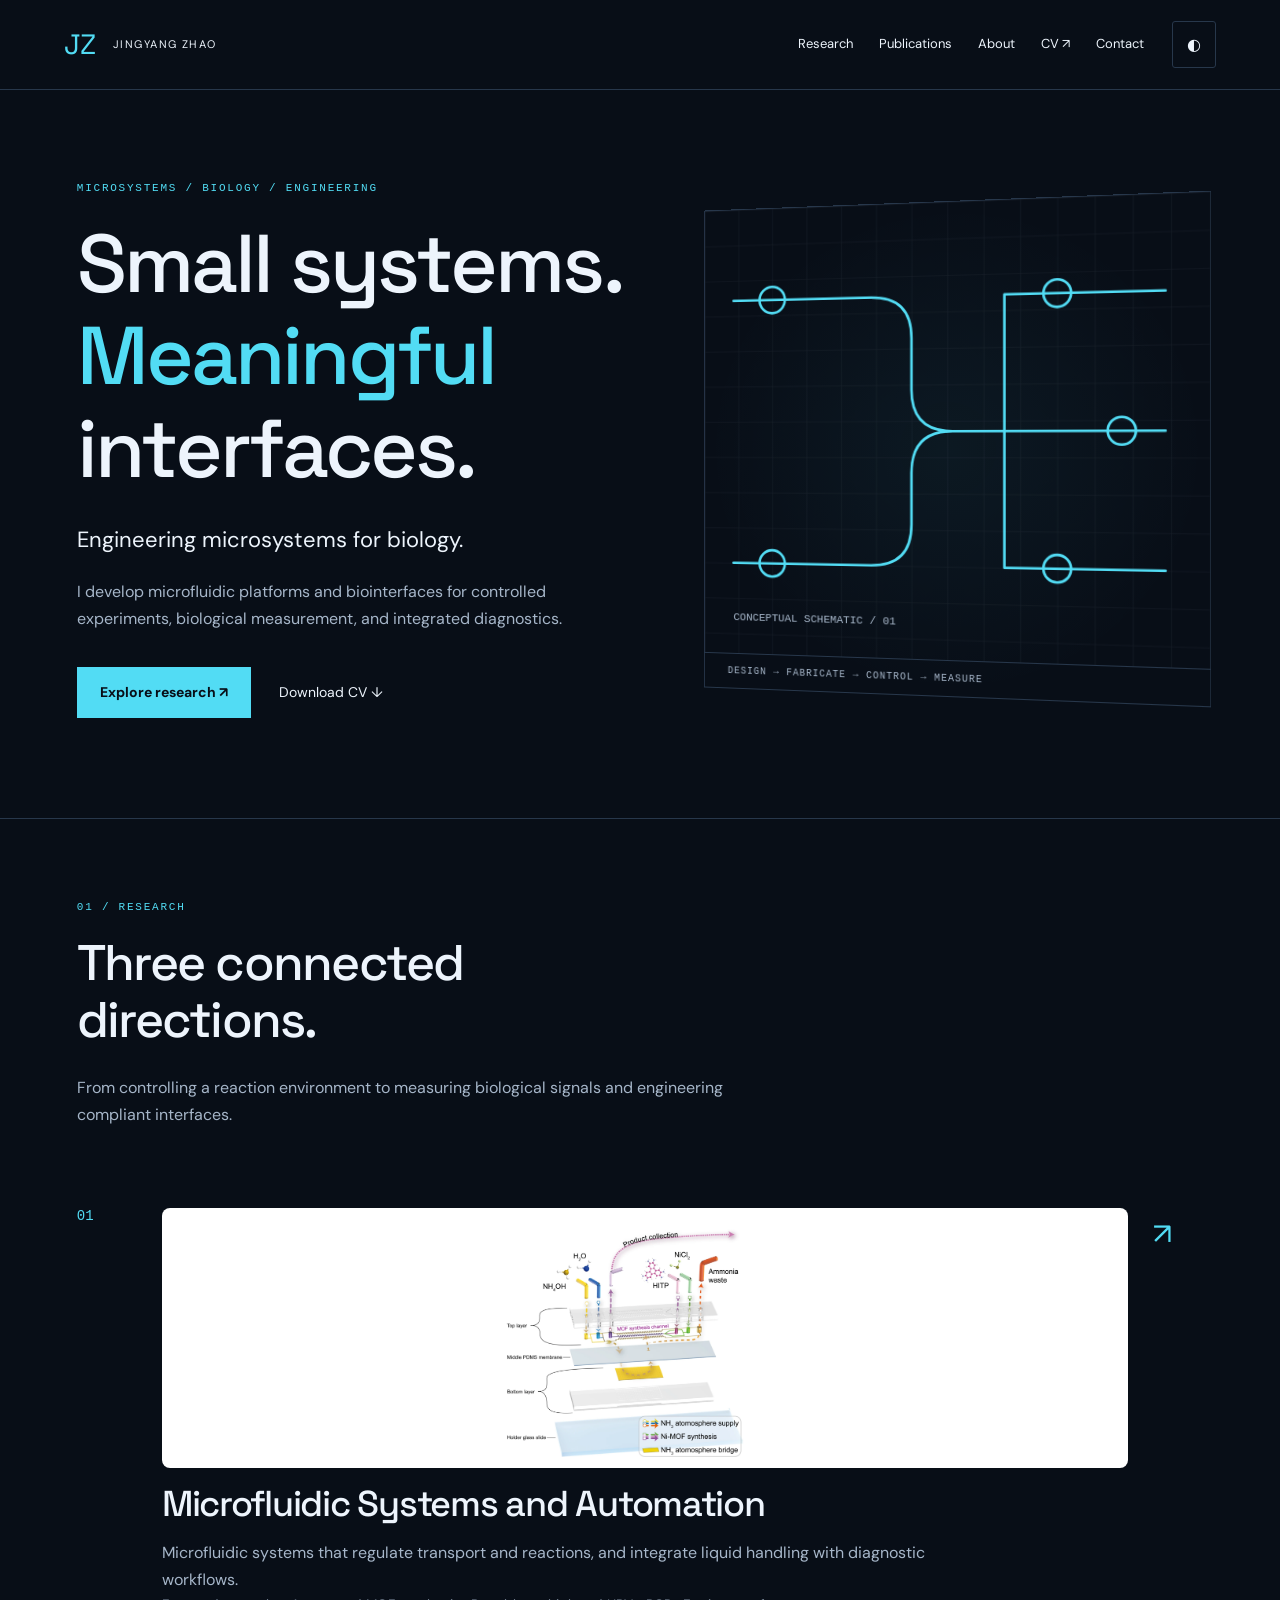
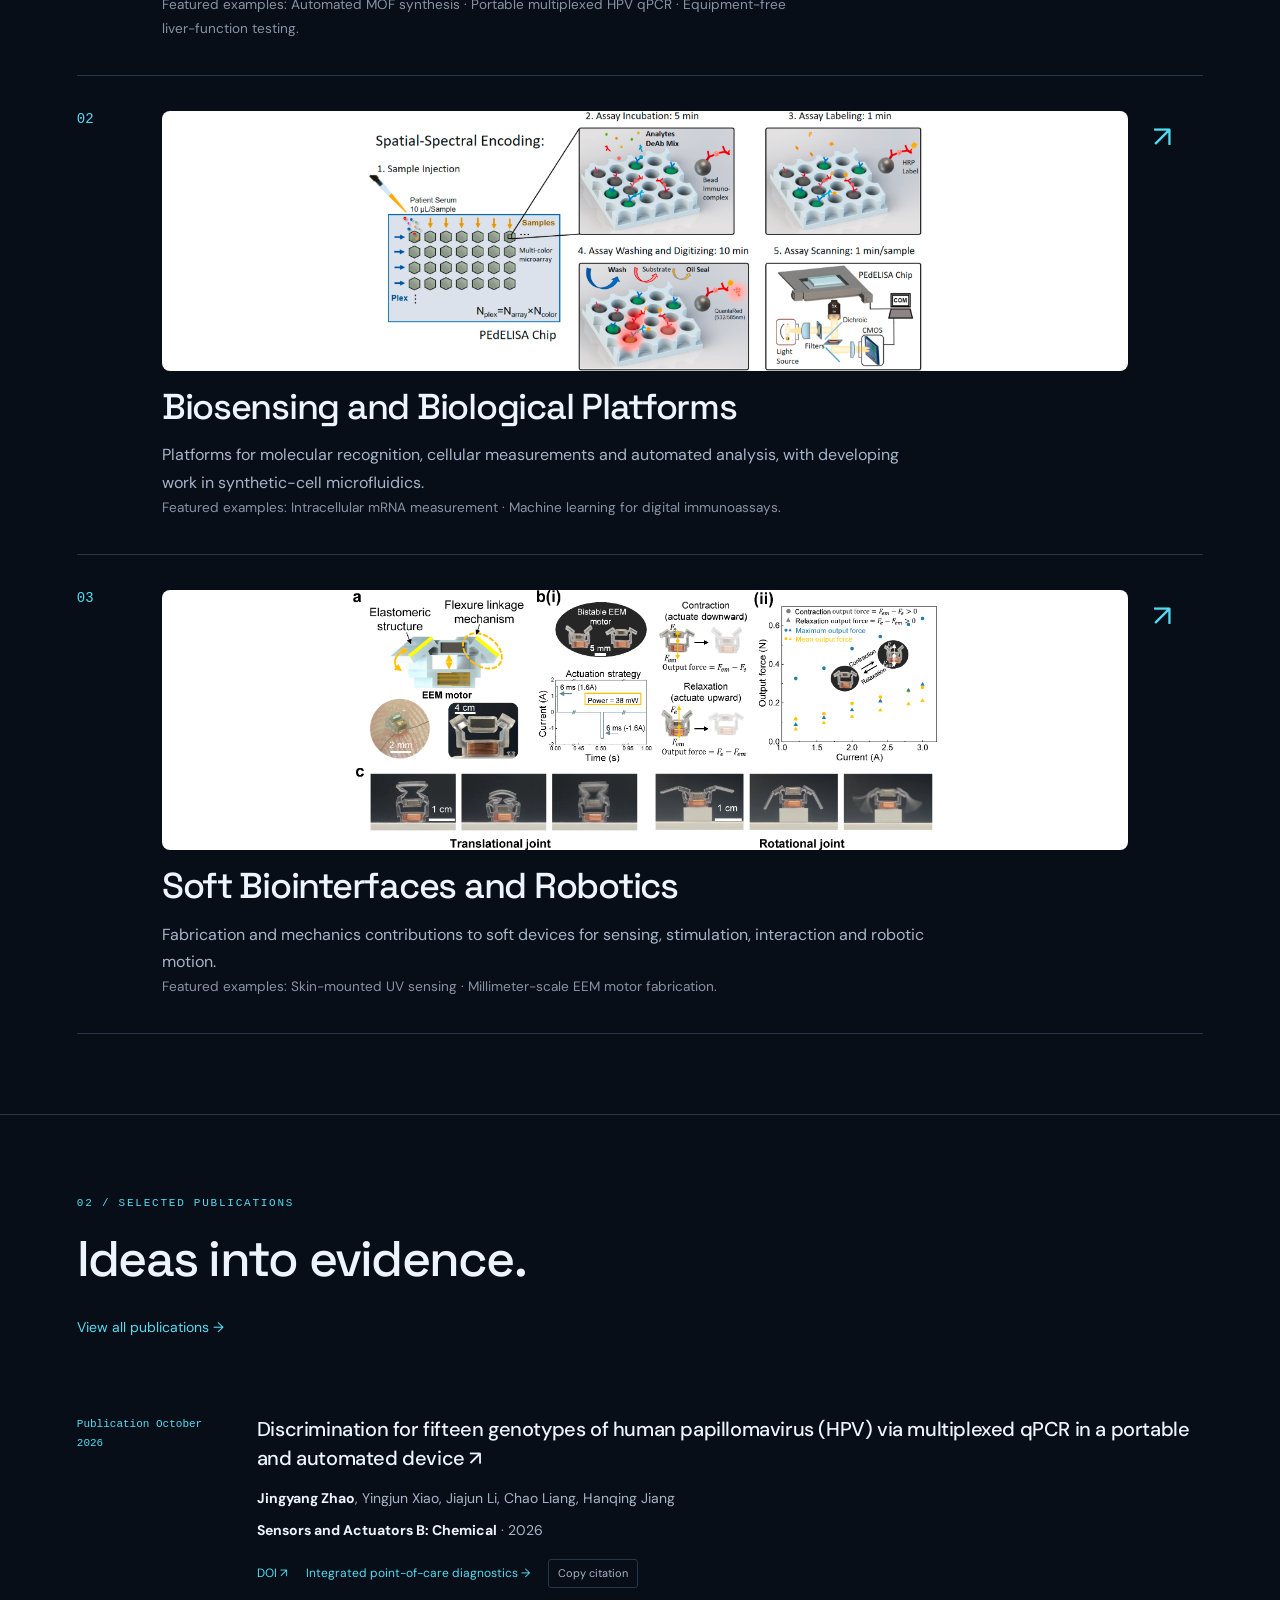
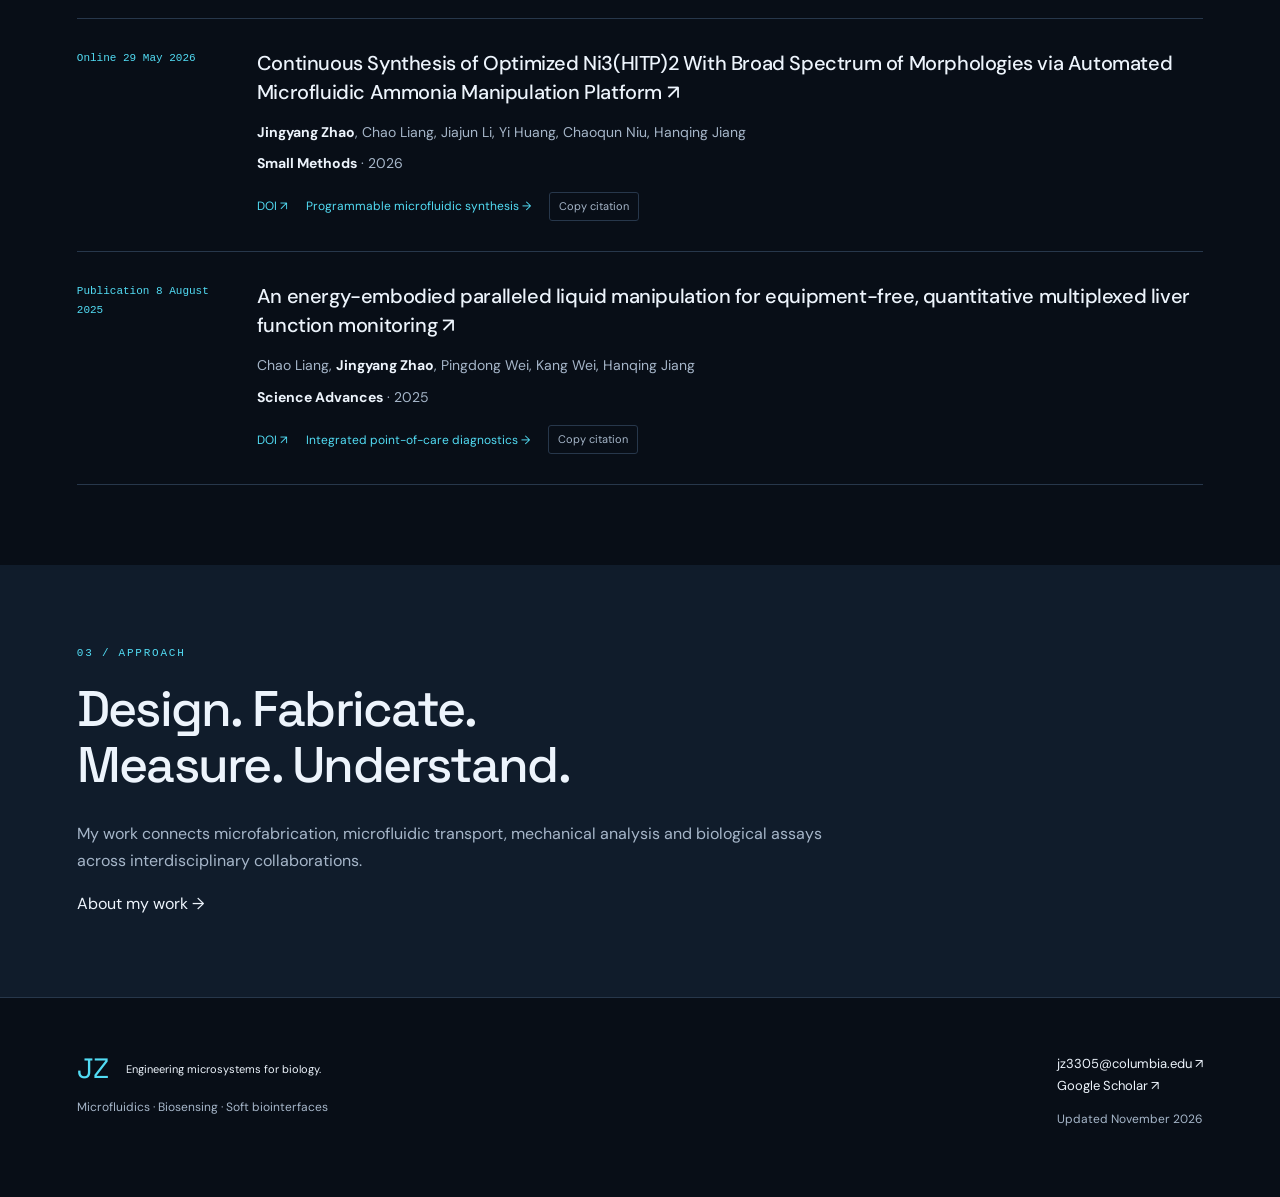
==== commit 95a94f2f: "Expand seven research examples limited to first three author positions" ====
--- a/index.html
+++ b/index.html
@@ -1,3 +1,3 @@
 <!DOCTYPE html>
 
-<html lang="en"><head><meta charset="utf-8"/><meta content="width=device-width,initial-scale=1" name="viewport"/><meta content="Jingyang Zhao: microfluidic systems, biosensing, soft biointerfaces and robotics." name="description"/><meta content="#080e17" name="theme-color"/><title>Home | Jingyang Zhao</title><link href="assets/style.css" rel="stylesheet"/><script defer="" src="assets/site.js"></script></head><body><a class="skip" href="#main">Skip to content</a><header class="nav"><a class="brand" href="index.html">JZ<span>JINGYANG ZHAO</span></a><nav aria-label="Main navigation"><a href="research/index.html">Research</a><a href="publications/index.html">Publications</a><a href="about/index.html">About</a><a href="assets/Jingyang_Zhao_CV.pdf">CV ↗</a><a href="about/index.html#contact">Contact</a></nav><button aria-label="Switch color theme" id="theme">◐</button></header><main id="main"><section class="hero"><div><p class="eyebrow">MICROSYSTEMS / BIOLOGY / ENGINEERING</p><h1>Small systems.<br/><span>Meaningful</span><br/>interfaces.</h1><p class="lead">Engineering microsystems for biology.</p><p>I develop microfluidic platforms and biointerfaces for controlled experiments, biological measurement, and integrated diagnostics.</p><div class="actions"><a class="button" href="research/index.html">Explore research ↗</a><a class="text-link" href="assets/Jingyang_Zhao_CV.pdf">Download CV ↓</a></div></div><div class="hero-art"><svg aria-label="Conceptual Microfluidic Systems and Automation illustration" role="img" viewbox="0 0 490 440"><defs><pattern height="35" id="grid0" patternunits="userSpaceOnUse" width="35"><path d="M35 0H0V35" fill="none" stroke="currentColor" stroke-opacity=".09"></path></pattern></defs><rect fill="url(#grid0)" height="440" width="490"></rect><g fill="none" stroke="#52dcf4" stroke-linecap="round" stroke-linejoin="round" stroke-width="2.5"><path d="M30 90H170Q210 90 210 130V180Q210 220 250 220H450M30 350H170Q210 350 210 310V260Q210 220 250 220"></path><path d="M300 220V90H450M300 220V350H450"></path><circle cx="70" cy="90" r="13"></circle><circle cx="70" cy="350" r="13"></circle><circle cx="350" cy="90" r="13"></circle><circle cx="410" cy="220" r="13"></circle><circle cx="350" cy="350" r="13"></circle></g><text fill="currentColor" font-family="monospace" font-size="11" x="30" y="407">CONCEPTUAL SCHEMATIC / 01</text></svg><span class="art-label">DESIGN → FABRICATE → CONTROL → MEASURE</span></div></section><section class="section"><div class="section-title"><p class="eyebrow">01 / RESEARCH</p><h2>Three connected<br/>directions.</h2><p>From controlling a reaction environment to measuring biological signals and engineering compliant interfaces.</p></div><a class="cluster-row" href="research/microfluidic-systems/index.html"><span class="number">01</span><div><img alt="Ammonia manipulation microfluidic chip" class="cluster-preview" loading="lazy" src="assets/research/mof-device.webp"/><h3>Microfluidic Systems and Automation</h3><p>Microfluidic systems that regulate transport and reactions, and integrate liquid handling with diagnostic workflows.</p></div><span class="arrow">↗</span></a><a class="cluster-row" href="research/biosensing-biological-platforms/index.html"><span class="number">02</span><div><img alt="Digital cytokine immunoassay: Song et al. (2021), Fig. 1" class="cluster-preview" loading="lazy" src="assets/research/immunoassay-fig1.jpg"/><h3>Biosensing and Biological Platforms</h3><p>Platforms for molecular recognition, cellular measurements and automated analysis, with developing work in synthetic-cell microfluidics.</p></div><span class="arrow">↗</span></a><a class="cluster-row" href="research/soft-biointerfaces-robotics/index.html"><span class="number">03</span><div><img alt="EEM motors: Xu et al. (2025), Fig. 3, CC BY-NC-ND 4.0" class="cluster-preview" loading="lazy" src="assets/research/robot-fig3.png"/><h3>Soft Biointerfaces and Robotics</h3><p>Fabrication and mechanics contributions to soft devices for sensing, stimulation, interaction and robotic motion.</p></div><span class="arrow">↗</span></a></section><section class="section"><div class="section-title"><p class="eyebrow">02 / SELECTED PUBLICATIONS</p><h2>Ideas into evidence.</h2><a href="publications/index.html">View all publications →</a></div><article class="paper" data-cluster="C01" data-year="2026" id="p02"><div class="paper-date">Publication October 2026</div><div><h3><a href="https://doi.org/10.1016/j.snb.2026.140134">Discrimination for fifteen genotypes of human papillomavirus (HPV) via multiplexed qPCR in a portable and automated device ↗</a></h3><p class="authors"><strong>Jingyang Zhao</strong>, Yingjun Xiao, Jiajun Li, Chao Liang, Hanqing Jiang</p><p><strong>Sensors and Actuators B: Chemical</strong> · 2026</p><div class="paper-links"><a href="https://doi.org/10.1016/j.snb.2026.140134">DOI ↗</a><a href="research/microfluidic-systems/index.html#integrated-diagnostics">Integrated point-of-care diagnostics →</a><button class="copy" data-citation="Discrimination for fifteen genotypes of human papillomavirus (HPV) via multiplexed qPCR in a portable and automated device — Sensors and Actuators B: Chemical (2026). https://doi.org/10.1016/j.snb.2026.140134">Copy citation</button></div></div></article><article class="paper" data-cluster="C01" data-year="2026" id="p01"><div class="paper-date">Online 29 May 2026</div><div><h3><a href="https://doi.org/10.1002/smtd.70746">Continuous Synthesis of Optimized Ni3(HITP)2 With Broad Spectrum of Morphologies via Automated Microfluidic Ammonia Manipulation Platform ↗</a></h3><p class="authors"><strong>Jingyang Zhao</strong>, Chao Liang, Jiajun Li, Yi Huang, Chaoqun Niu, Hanqing Jiang</p><p><strong>Small Methods</strong> · 2026</p><div class="paper-links"><a href="https://doi.org/10.1002/smtd.70746">DOI ↗</a><a href="research/microfluidic-systems/index.html#microfluidic-synthesis">Programmable microfluidic synthesis →</a><button class="copy" data-citation="Continuous Synthesis of Optimized Ni3(HITP)2 With Broad Spectrum of Morphologies via Automated Microfluidic Ammonia Manipulation Platform — Small Methods (2026). https://doi.org/10.1002/smtd.70746">Copy citation</button></div></div></article><article class="paper" data-cluster="C01" data-year="2025" id="p03"><div class="paper-date">Publication 8 August 2025</div><div><h3><a href="https://doi.org/10.1126/sciadv.adx0092">An energy-embodied paralleled liquid manipulation for equipment-free, quantitative multiplexed liver function monitoring ↗</a></h3><p class="authors">Chao Liang, <strong>Jingyang Zhao</strong>, Pingdong Wei, Kang Wei, Hanqing Jiang</p><p><strong>Science Advances</strong> · 2025</p><div class="paper-links"><a href="https://doi.org/10.1126/sciadv.adx0092">DOI ↗</a><a href="research/microfluidic-systems/index.html#integrated-diagnostics">Integrated point-of-care diagnostics →</a><button class="copy" data-citation="An energy-embodied paralleled liquid manipulation for equipment-free, quantitative multiplexed liver function monitoring — Science Advances (2025). https://doi.org/10.1126/sciadv.adx0092">Copy citation</button></div></div></article></section><section class="about-strip"><p class="eyebrow">03 / APPROACH</p><h2>Design. Fabricate.<br/>Measure. Understand.</h2><p>My work connects microfabrication, microfluidic transport, mechanical analysis and biological assays across interdisciplinary collaborations.</p><a href="about/index.html">About my work →</a></section></main><footer><div><a class="brand" href="index.html">JZ<span>Engineering microsystems for biology.</span></a><p>Microfluidics · Biosensing · Soft biointerfaces</p></div><div><a href="mailto:jz3305@columbia.edu">jz3305@columbia.edu ↗</a><br/><a href="https://scholar.google.com/citations?user=B5x5PqsAAAAJ&amp;hl=en">Google Scholar ↗</a><p>Updated November 2026</p></div></footer></body></html>+<html lang="en"><head><meta charset="utf-8"/><meta content="width=device-width,initial-scale=1" name="viewport"/><meta content="Jingyang Zhao: microfluidic systems, biosensing, soft biointerfaces and robotics." name="description"/><meta content="#080e17" name="theme-color"/><title>Home | Jingyang Zhao</title><link href="assets/style.css" rel="stylesheet"/><script defer="" src="assets/site.js"></script></head><body><a class="skip" href="#main">Skip to content</a><header class="nav"><a class="brand" href="index.html">JZ<span>JINGYANG ZHAO</span></a><nav aria-label="Main navigation"><a href="research/index.html">Research</a><a href="publications/index.html">Publications</a><a href="about/index.html">About</a><a href="assets/Jingyang_Zhao_CV.pdf">CV ↗</a><a href="about/index.html#contact">Contact</a></nav><button aria-label="Switch color theme" id="theme">◐</button></header><main id="main"><section class="hero"><div><p class="eyebrow">MICROSYSTEMS / BIOLOGY / ENGINEERING</p><h1>Small systems.<br/><span>Meaningful</span><br/>interfaces.</h1><p class="lead">Engineering microsystems for biology.</p><p>I develop microfluidic platforms and biointerfaces for controlled experiments, biological measurement, and integrated diagnostics.</p><div class="actions"><a class="button" href="research/index.html">Explore research ↗</a><a class="text-link" href="assets/Jingyang_Zhao_CV.pdf">Download CV ↓</a></div></div><div class="hero-art"><svg aria-label="Conceptual Microfluidic Systems and Automation illustration" role="img" viewbox="0 0 490 440"><defs><pattern height="35" id="grid0" patternunits="userSpaceOnUse" width="35"><path d="M35 0H0V35" fill="none" stroke="currentColor" stroke-opacity=".09"></path></pattern></defs><rect fill="url(#grid0)" height="440" width="490"></rect><g fill="none" stroke="#52dcf4" stroke-linecap="round" stroke-linejoin="round" stroke-width="2.5"><path d="M30 90H170Q210 90 210 130V180Q210 220 250 220H450M30 350H170Q210 350 210 310V260Q210 220 250 220"></path><path d="M300 220V90H450M300 220V350H450"></path><circle cx="70" cy="90" r="13"></circle><circle cx="70" cy="350" r="13"></circle><circle cx="350" cy="90" r="13"></circle><circle cx="410" cy="220" r="13"></circle><circle cx="350" cy="350" r="13"></circle></g><text fill="currentColor" font-family="monospace" font-size="11" x="30" y="407">CONCEPTUAL SCHEMATIC / 01</text></svg><span class="art-label">DESIGN → FABRICATE → CONTROL → MEASURE</span></div></section><section class="section"><div class="section-title"><p class="eyebrow">01 / RESEARCH</p><h2>Three connected<br/>directions.</h2><p>From controlling a reaction environment to measuring biological signals and engineering compliant interfaces.</p></div><a class="cluster-row" href="research/microfluidic-systems/index.html"><span class="number">01</span><div><img alt="Ammonia manipulation microfluidic chip" class="cluster-preview" loading="lazy" src="assets/research/mof-device.webp"/><h3>Microfluidic Systems and Automation</h3><p>Microfluidic systems that regulate transport and reactions, and integrate liquid handling with diagnostic workflows.</p><p class="example-summary">Featured examples: Automated MOF synthesis · Portable multiplexed HPV qPCR · Equipment-free liver-function testing.</p></div><span class="arrow">↗</span></a><a class="cluster-row" href="research/biosensing-biological-platforms/index.html"><span class="number">02</span><div><img alt="Digital cytokine immunoassay: Song et al. (2021), Fig. 1" class="cluster-preview" loading="lazy" src="assets/research/immunoassay-fig1.jpg"/><h3>Biosensing and Biological Platforms</h3><p>Platforms for molecular recognition, cellular measurements and automated analysis, with developing work in synthetic-cell microfluidics.</p><p class="example-summary">Featured examples: Intracellular mRNA measurement · Machine learning for digital immunoassays.</p></div><span class="arrow">↗</span></a><a class="cluster-row" href="research/soft-biointerfaces-robotics/index.html"><span class="number">03</span><div><img alt="EEM motors: Xu et al. (2025), Fig. 3, CC BY-NC-ND 4.0" class="cluster-preview" loading="lazy" src="assets/research/robot-fig3.png"/><h3>Soft Biointerfaces and Robotics</h3><p>Fabrication and mechanics contributions to soft devices for sensing, stimulation, interaction and robotic motion.</p><p class="example-summary">Featured examples: Skin-mounted UV sensing · Millimeter-scale EEM motor fabrication.</p></div><span class="arrow">↗</span></a></section><section class="section"><div class="section-title"><p class="eyebrow">02 / SELECTED PUBLICATIONS</p><h2>Ideas into evidence.</h2><a href="publications/index.html">View all publications →</a></div><article class="paper" data-cluster="C01" data-year="2026" id="p02"><div class="paper-date">Publication October 2026</div><div><h3><a href="https://doi.org/10.1016/j.snb.2026.140134">Discrimination for fifteen genotypes of human papillomavirus (HPV) via multiplexed qPCR in a portable and automated device ↗</a></h3><p class="authors"><strong>Jingyang Zhao</strong>, Yingjun Xiao, Jiajun Li, Chao Liang, Hanqing Jiang</p><p><strong>Sensors and Actuators B: Chemical</strong> · 2026</p><div class="paper-links"><a href="https://doi.org/10.1016/j.snb.2026.140134">DOI ↗</a><a href="research/microfluidic-systems/index.html#integrated-diagnostics">Integrated point-of-care diagnostics →</a><button class="copy" data-citation="Discrimination for fifteen genotypes of human papillomavirus (HPV) via multiplexed qPCR in a portable and automated device — Sensors and Actuators B: Chemical (2026). https://doi.org/10.1016/j.snb.2026.140134">Copy citation</button></div></div></article><article class="paper" data-cluster="C01" data-year="2026" id="p01"><div class="paper-date">Online 29 May 2026</div><div><h3><a href="https://doi.org/10.1002/smtd.70746">Continuous Synthesis of Optimized Ni3(HITP)2 With Broad Spectrum of Morphologies via Automated Microfluidic Ammonia Manipulation Platform ↗</a></h3><p class="authors"><strong>Jingyang Zhao</strong>, Chao Liang, Jiajun Li, Yi Huang, Chaoqun Niu, Hanqing Jiang</p><p><strong>Small Methods</strong> · 2026</p><div class="paper-links"><a href="https://doi.org/10.1002/smtd.70746">DOI ↗</a><a href="research/microfluidic-systems/index.html#microfluidic-synthesis">Programmable microfluidic synthesis →</a><button class="copy" data-citation="Continuous Synthesis of Optimized Ni3(HITP)2 With Broad Spectrum of Morphologies via Automated Microfluidic Ammonia Manipulation Platform — Small Methods (2026). https://doi.org/10.1002/smtd.70746">Copy citation</button></div></div></article><article class="paper" data-cluster="C01" data-year="2025" id="p03"><div class="paper-date">Publication 8 August 2025</div><div><h3><a href="https://doi.org/10.1126/sciadv.adx0092">An energy-embodied paralleled liquid manipulation for equipment-free, quantitative multiplexed liver function monitoring ↗</a></h3><p class="authors">Chao Liang, <strong>Jingyang Zhao</strong>, Pingdong Wei, Kang Wei, Hanqing Jiang</p><p><strong>Science Advances</strong> · 2025</p><div class="paper-links"><a href="https://doi.org/10.1126/sciadv.adx0092">DOI ↗</a><a href="research/microfluidic-systems/index.html#integrated-diagnostics">Integrated point-of-care diagnostics →</a><button class="copy" data-citation="An energy-embodied paralleled liquid manipulation for equipment-free, quantitative multiplexed liver function monitoring — Science Advances (2025). https://doi.org/10.1126/sciadv.adx0092">Copy citation</button></div></div></article></section><section class="about-strip"><p class="eyebrow">03 / APPROACH</p><h2>Design. Fabricate.<br/>Measure. Understand.</h2><p>My work connects microfabrication, microfluidic transport, mechanical analysis and biological assays across interdisciplinary collaborations.</p><a href="about/index.html">About my work →</a></section></main><footer><div><a class="brand" href="index.html">JZ<span>Engineering microsystems for biology.</span></a><p>Microfluidics · Biosensing · Soft biointerfaces</p></div><div><a href="mailto:jz3305@columbia.edu">jz3305@columbia.edu ↗</a><br/><a href="https://scholar.google.com/citations?user=B5x5PqsAAAAJ&amp;hl=en">Google Scholar ↗</a><p>Updated November 2026</p></div></footer></body></html>
--- a/assets/style.css
+++ b/assets/style.css
@@ -4,3 +4,6 @@
 .research-media{margin:2rem 0;max-width:100%;min-width:0}.research-media img,.research-media video{display:block;width:100%;height:auto;max-width:100%;background:#fff;border-radius:8px}.research-media figcaption{font-size:.85rem;line-height:1.65;color:var(--muted);margin-top:.8rem}.research-media figcaption a{text-decoration:underline}.diagram img{display:block;width:100%;height:100%;max-height:440px;object-fit:contain;background:#fff}.research-media video{background:#000;max-height:640px}
 
 .cluster-preview{display:block;width:100%;height:auto;max-height:260px;object-fit:contain;background:white;border-radius:8px;margin-bottom:1rem}
+
+/* Publication examples */
+.case-example{margin:2.5rem 0;padding:1.5rem;border:1px solid var(--line,#293645);border-radius:10px;min-width:0}.case-example h3{font-size:1.55rem;line-height:1.25;margin:.6rem 0 1rem}.case-question{font-weight:600}.case-flow{font-size:.9rem;padding:1rem;border-left:2px solid #52dcf4}.case-paper{font-size:.85rem;line-height:1.6}.case-paper a{text-decoration:underline}.example-summary{font-size:.85rem;line-height:1.7;opacity:.8}.case-example .research-media:last-child{margin-bottom:0}@media(max-width:600px){.case-example{padding:1rem}.case-example h3{font-size:1.3rem}}
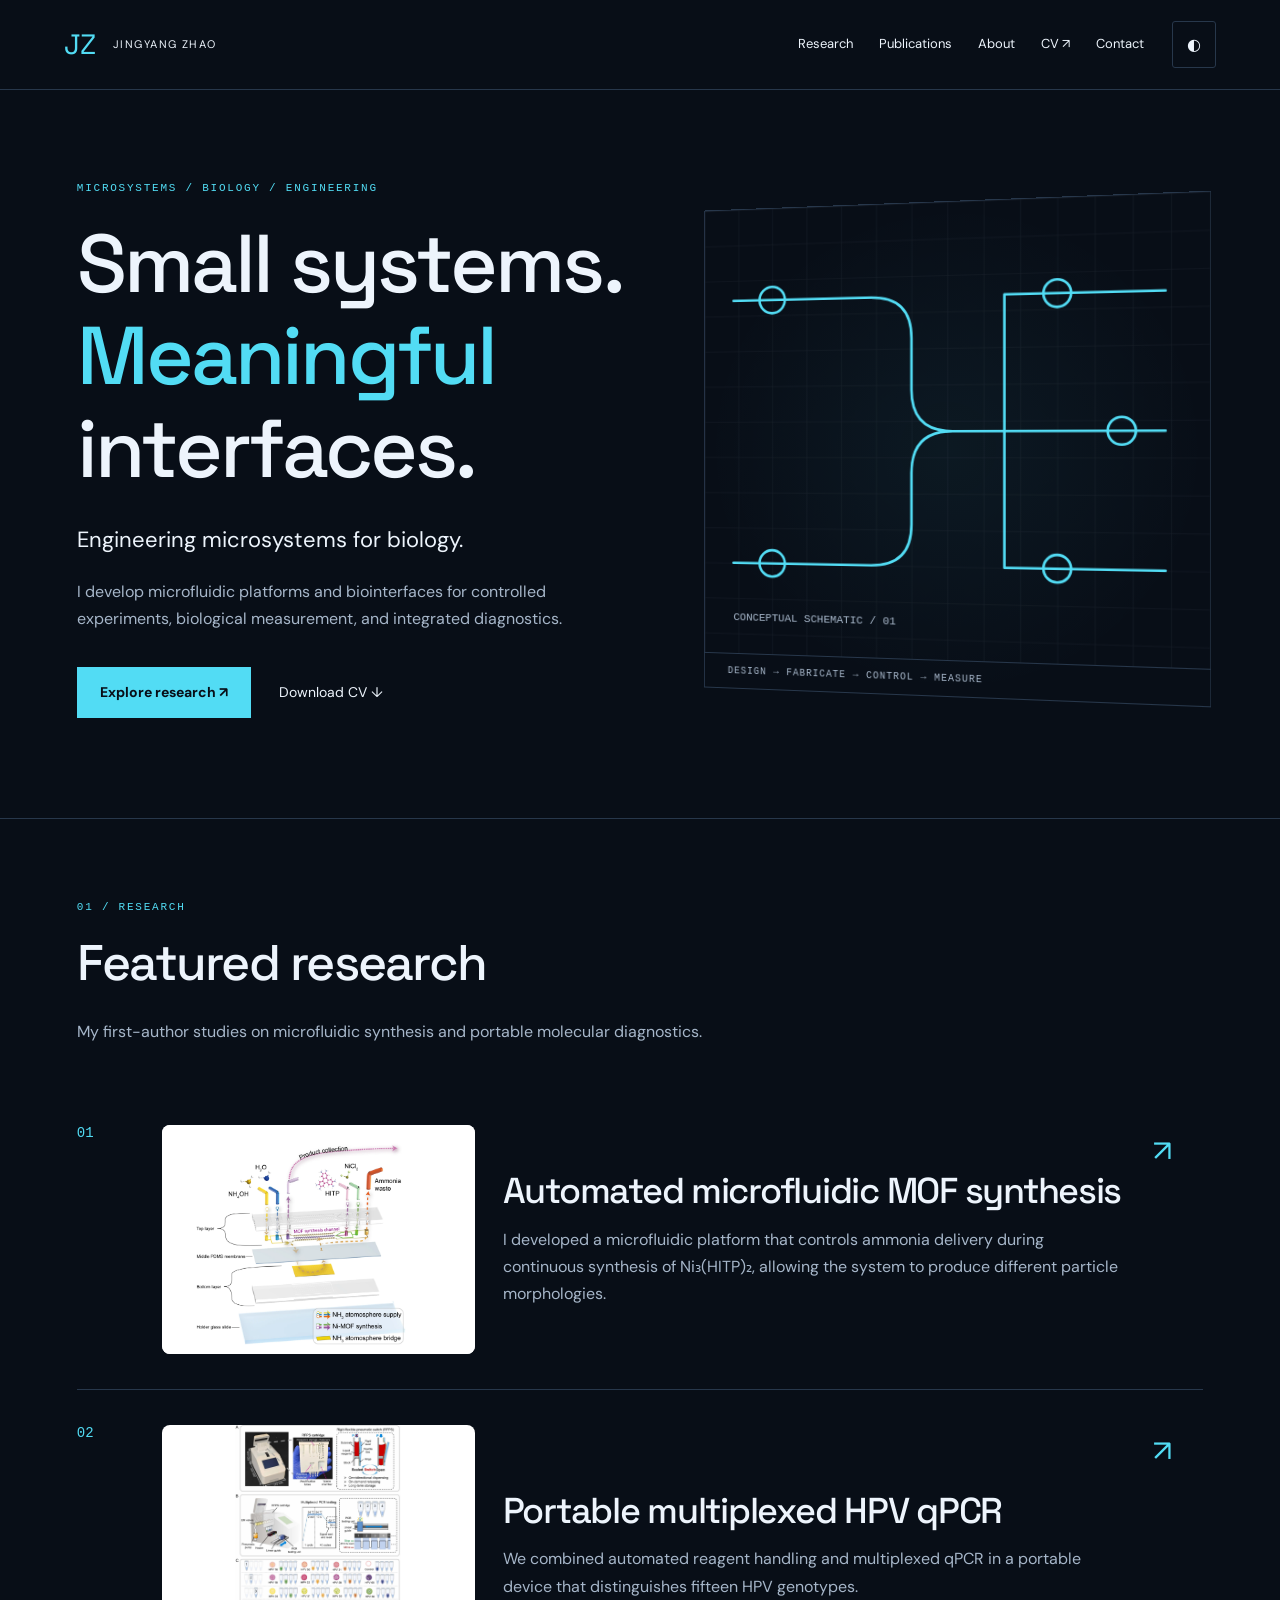
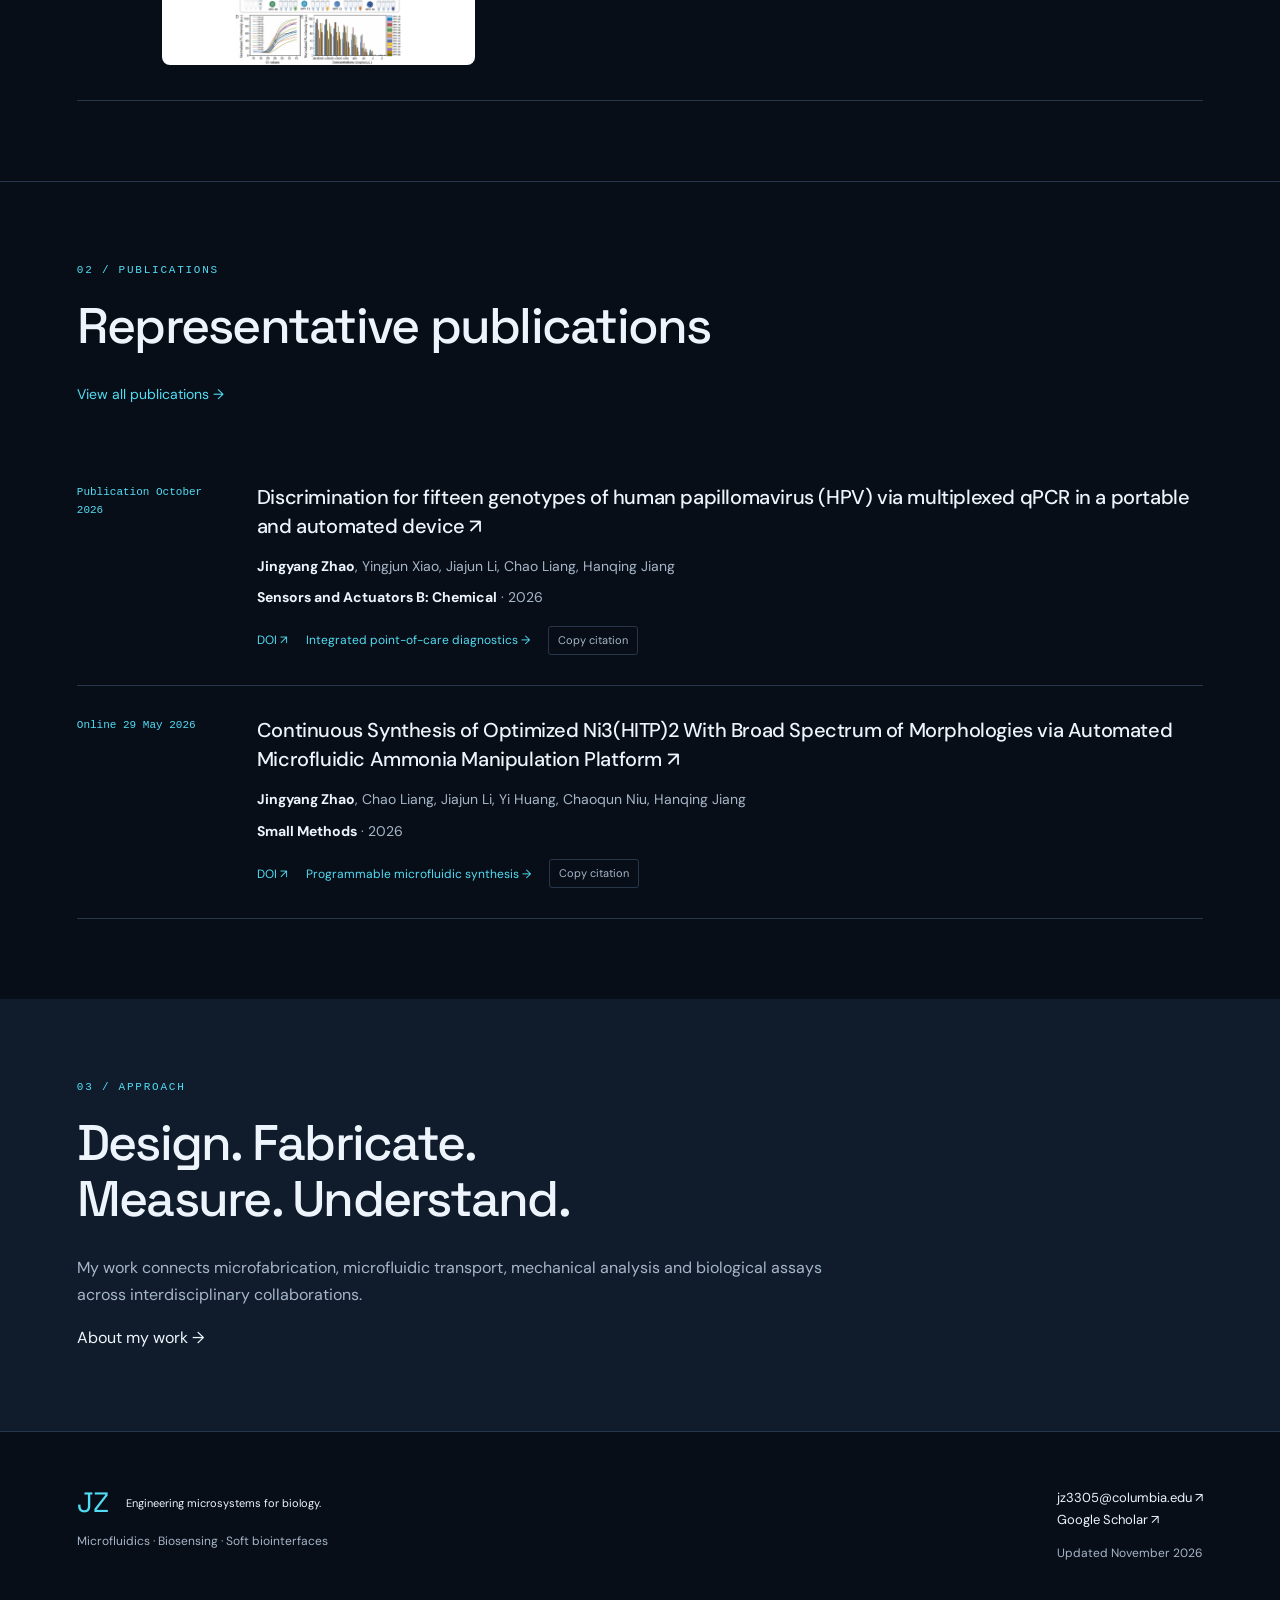
==== commit 9d69a5db: "Feature first-author work on the homepage" ====
--- a/index.html
+++ b/index.html
@@ -1,3 +1,56 @@
 <!DOCTYPE html>
 
-<html lang="en"><head><meta charset="utf-8"/><meta content="width=device-width,initial-scale=1" name="viewport"/><meta content="Jingyang Zhao: microfluidic systems, biosensing, soft biointerfaces and robotics." name="description"/><meta content="#080e17" name="theme-color"/><title>Home | Jingyang Zhao</title><link href="assets/style.css" rel="stylesheet"/><script defer="" src="assets/site.js"></script></head><body><a class="skip" href="#main">Skip to content</a><header class="nav"><a class="brand" href="index.html">JZ<span>JINGYANG ZHAO</span></a><nav aria-label="Main navigation"><a href="research/index.html">Research</a><a href="publications/index.html">Publications</a><a href="about/index.html">About</a><a href="assets/Jingyang_Zhao_CV.pdf">CV ↗</a><a href="about/index.html#contact">Contact</a></nav><button aria-label="Switch color theme" id="theme">◐</button></header><main id="main"><section class="hero"><div><p class="eyebrow">MICROSYSTEMS / BIOLOGY / ENGINEERING</p><h1>Small systems.<br/><span>Meaningful</span><br/>interfaces.</h1><p class="lead">Engineering microsystems for biology.</p><p>I develop microfluidic platforms and biointerfaces for controlled experiments, biological measurement, and integrated diagnostics.</p><div class="actions"><a class="button" href="research/index.html">Explore research ↗</a><a class="text-link" href="assets/Jingyang_Zhao_CV.pdf">Download CV ↓</a></div></div><div class="hero-art"><svg aria-label="Conceptual Microfluidic Systems and Automation illustration" role="img" viewbox="0 0 490 440"><defs><pattern height="35" id="grid0" patternunits="userSpaceOnUse" width="35"><path d="M35 0H0V35" fill="none" stroke="currentColor" stroke-opacity=".09"></path></pattern></defs><rect fill="url(#grid0)" height="440" width="490"></rect><g fill="none" stroke="#52dcf4" stroke-linecap="round" stroke-linejoin="round" stroke-width="2.5"><path d="M30 90H170Q210 90 210 130V180Q210 220 250 220H450M30 350H170Q210 350 210 310V260Q210 220 250 220"></path><path d="M300 220V90H450M300 220V350H450"></path><circle cx="70" cy="90" r="13"></circle><circle cx="70" cy="350" r="13"></circle><circle cx="350" cy="90" r="13"></circle><circle cx="410" cy="220" r="13"></circle><circle cx="350" cy="350" r="13"></circle></g><text fill="currentColor" font-family="monospace" font-size="11" x="30" y="407">CONCEPTUAL SCHEMATIC / 01</text></svg><span class="art-label">DESIGN → FABRICATE → CONTROL → MEASURE</span></div></section><section class="section"><div class="section-title"><p class="eyebrow">01 / RESEARCH</p><h2>Three connected<br/>directions.</h2><p>From controlling a reaction environment to measuring biological signals and engineering compliant interfaces.</p></div><a class="cluster-row" href="research/microfluidic-systems/index.html"><span class="number">01</span><div><img alt="Ammonia manipulation microfluidic chip" class="cluster-preview" loading="lazy" src="assets/research/mof-device.webp"/><h3>Microfluidic Systems and Automation</h3><p>Microfluidic systems that regulate transport and reactions, and integrate liquid handling with diagnostic workflows.</p><p class="example-summary">Featured examples: Automated MOF synthesis · Portable multiplexed HPV qPCR · Equipment-free liver-function testing.</p></div><span class="arrow">↗</span></a><a class="cluster-row" href="research/biosensing-biological-platforms/index.html"><span class="number">02</span><div><img alt="Digital cytokine immunoassay: Song et al. (2021), Fig. 1" class="cluster-preview" loading="lazy" src="assets/research/immunoassay-fig1.jpg"/><h3>Biosensing and Biological Platforms</h3><p>Platforms for molecular recognition, cellular measurements and automated analysis, with developing work in synthetic-cell microfluidics.</p><p class="example-summary">Featured examples: Intracellular mRNA measurement · Machine learning for digital immunoassays.</p></div><span class="arrow">↗</span></a><a class="cluster-row" href="research/soft-biointerfaces-robotics/index.html"><span class="number">03</span><div><img alt="EEM motors: Xu et al. (2025), Fig. 3, CC BY-NC-ND 4.0" class="cluster-preview" loading="lazy" src="assets/research/robot-fig3.png"/><h3>Soft Biointerfaces and Robotics</h3><p>Fabrication and mechanics contributions to soft devices for sensing, stimulation, interaction and robotic motion.</p><p class="example-summary">Featured examples: Skin-mounted UV sensing · Millimeter-scale EEM motor fabrication.</p></div><span class="arrow">↗</span></a></section><section class="section"><div class="section-title"><p class="eyebrow">02 / SELECTED PUBLICATIONS</p><h2>Ideas into evidence.</h2><a href="publications/index.html">View all publications →</a></div><article class="paper" data-cluster="C01" data-year="2026" id="p02"><div class="paper-date">Publication October 2026</div><div><h3><a href="https://doi.org/10.1016/j.snb.2026.140134">Discrimination for fifteen genotypes of human papillomavirus (HPV) via multiplexed qPCR in a portable and automated device ↗</a></h3><p class="authors"><strong>Jingyang Zhao</strong>, Yingjun Xiao, Jiajun Li, Chao Liang, Hanqing Jiang</p><p><strong>Sensors and Actuators B: Chemical</strong> · 2026</p><div class="paper-links"><a href="https://doi.org/10.1016/j.snb.2026.140134">DOI ↗</a><a href="research/microfluidic-systems/index.html#integrated-diagnostics">Integrated point-of-care diagnostics →</a><button class="copy" data-citation="Discrimination for fifteen genotypes of human papillomavirus (HPV) via multiplexed qPCR in a portable and automated device — Sensors and Actuators B: Chemical (2026). https://doi.org/10.1016/j.snb.2026.140134">Copy citation</button></div></div></article><article class="paper" data-cluster="C01" data-year="2026" id="p01"><div class="paper-date">Online 29 May 2026</div><div><h3><a href="https://doi.org/10.1002/smtd.70746">Continuous Synthesis of Optimized Ni3(HITP)2 With Broad Spectrum of Morphologies via Automated Microfluidic Ammonia Manipulation Platform ↗</a></h3><p class="authors"><strong>Jingyang Zhao</strong>, Chao Liang, Jiajun Li, Yi Huang, Chaoqun Niu, Hanqing Jiang</p><p><strong>Small Methods</strong> · 2026</p><div class="paper-links"><a href="https://doi.org/10.1002/smtd.70746">DOI ↗</a><a href="research/microfluidic-systems/index.html#microfluidic-synthesis">Programmable microfluidic synthesis →</a><button class="copy" data-citation="Continuous Synthesis of Optimized Ni3(HITP)2 With Broad Spectrum of Morphologies via Automated Microfluidic Ammonia Manipulation Platform — Small Methods (2026). https://doi.org/10.1002/smtd.70746">Copy citation</button></div></div></article><article class="paper" data-cluster="C01" data-year="2025" id="p03"><div class="paper-date">Publication 8 August 2025</div><div><h3><a href="https://doi.org/10.1126/sciadv.adx0092">An energy-embodied paralleled liquid manipulation for equipment-free, quantitative multiplexed liver function monitoring ↗</a></h3><p class="authors">Chao Liang, <strong>Jingyang Zhao</strong>, Pingdong Wei, Kang Wei, Hanqing Jiang</p><p><strong>Science Advances</strong> · 2025</p><div class="paper-links"><a href="https://doi.org/10.1126/sciadv.adx0092">DOI ↗</a><a href="research/microfluidic-systems/index.html#integrated-diagnostics">Integrated point-of-care diagnostics →</a><button class="copy" data-citation="An energy-embodied paralleled liquid manipulation for equipment-free, quantitative multiplexed liver function monitoring — Science Advances (2025). https://doi.org/10.1126/sciadv.adx0092">Copy citation</button></div></div></article></section><section class="about-strip"><p class="eyebrow">03 / APPROACH</p><h2>Design. Fabricate.<br/>Measure. Understand.</h2><p>My work connects microfabrication, microfluidic transport, mechanical analysis and biological assays across interdisciplinary collaborations.</p><a href="about/index.html">About my work →</a></section></main><footer><div><a class="brand" href="index.html">JZ<span>Engineering microsystems for biology.</span></a><p>Microfluidics · Biosensing · Soft biointerfaces</p></div><div><a href="mailto:jz3305@columbia.edu">jz3305@columbia.edu ↗</a><br/><a href="https://scholar.google.com/citations?user=B5x5PqsAAAAJ&amp;hl=en">Google Scholar ↗</a><p>Updated November 2026</p></div></footer></body></html>+<html lang="en"><head><meta charset="utf-8"/><meta content="width=device-width,initial-scale=1" name="viewport"/><meta content="Jingyang Zhao: microfluidic systems, biosensing, soft biointerfaces and robotics." name="description"/><meta content="#080e17" name="theme-color"/><title>Home | Jingyang Zhao</title><link href="assets/style.css?v=featured-work" rel="stylesheet"/><script defer="" src="assets/site.js"></script></head><body><a class="skip" href="#main">Skip to content</a><header class="nav"><a class="brand" href="index.html">JZ<span>JINGYANG ZHAO</span></a><nav aria-label="Main navigation"><a href="research/index.html">Research</a><a href="publications/index.html">Publications</a><a href="about/index.html">About</a><a href="assets/Jingyang_Zhao_CV.pdf">CV ↗</a><a href="about/index.html#contact">Contact</a></nav><button aria-label="Switch color theme" id="theme">◐</button></header><main id="main"><section class="hero"><div><p class="eyebrow">MICROSYSTEMS / BIOLOGY / ENGINEERING</p><h1>Small systems.<br/><span>Meaningful</span><br/>interfaces.</h1><p class="lead">Engineering microsystems for biology.</p><p>I develop microfluidic platforms and biointerfaces for controlled experiments, biological measurement, and integrated diagnostics.</p><div class="actions"><a class="button" href="research/index.html">Explore research ↗</a><a class="text-link" href="assets/Jingyang_Zhao_CV.pdf">Download CV ↓</a></div></div><div class="hero-art"><svg aria-label="Conceptual Microfluidic Systems and Automation illustration" role="img" viewbox="0 0 490 440"><defs><pattern height="35" id="grid0" patternunits="userSpaceOnUse" width="35"><path d="M35 0H0V35" fill="none" stroke="currentColor" stroke-opacity=".09"></path></pattern></defs><rect fill="url(#grid0)" height="440" width="490"></rect><g fill="none" stroke="#52dcf4" stroke-linecap="round" stroke-linejoin="round" stroke-width="2.5"><path d="M30 90H170Q210 90 210 130V180Q210 220 250 220H450M30 350H170Q210 350 210 310V260Q210 220 250 220"></path><path d="M300 220V90H450M300 220V350H450"></path><circle cx="70" cy="90" r="13"></circle><circle cx="70" cy="350" r="13"></circle><circle cx="350" cy="90" r="13"></circle><circle cx="410" cy="220" r="13"></circle><circle cx="350" cy="350" r="13"></circle></g><text fill="currentColor" font-family="monospace" font-size="11" x="30" y="407">CONCEPTUAL SCHEMATIC / 01</text></svg><span class="art-label">DESIGN → FABRICATE → CONTROL → MEASURE</span></div></section>
+<section class="section">
+ <div class="section-title">
+  <p class="eyebrow">
+   01 / RESEARCH
+  </p>
+  <h2>
+   Featured research
+  </h2>
+  <p>
+   My first-author studies on microfluidic synthesis and portable molecular diagnostics.
+  </p>
+ </div>
+ <a class="cluster-row" href="research/microfluidic-systems/index.html#example-p01">
+  <span aria-hidden="true" class="number">
+   01
+  </span>
+  <div class="featured-work">
+   <img alt="Layered microfluidic chip for ammonia manipulation and MOF synthesis" class="cluster-preview" loading="lazy" src="assets/research/mof-device.webp"/>
+   <div>
+    <h3>
+     Automated microfluidic MOF synthesis
+    </h3>
+    <p>
+     I developed a microfluidic platform that controls ammonia delivery during continuous synthesis of Ni₃(HITP)₂, allowing the system to produce different particle morphologies.
+    </p>
+   </div>
+  </div>
+  <span aria-hidden="true" class="arrow">
+   ↗
+  </span>
+ </a>
+ <a class="cluster-row" href="research/microfluidic-systems/index.html#example-p02">
+  <span aria-hidden="true" class="number">
+   02
+  </span>
+  <div class="featured-work">
+   <img alt="Portable qPCR instrument, pneumatic cartridge and HPV assay workflow" class="cluster-preview" loading="lazy" src="assets/research/qpcr-fig1.jpg"/>
+   <div>
+    <h3>
+     Portable multiplexed HPV qPCR
+    </h3>
+    <p>
+     We combined automated reagent handling and multiplexed qPCR in a portable device that distinguishes fifteen HPV genotypes.
+    </p>
+   </div>
+  </div>
+  <span aria-hidden="true" class="arrow">
+   ↗
+  </span>
+ </a>
+</section>
+
+<section class="section"><div class="section-title"><p class="eyebrow">02 / PUBLICATIONS</p><h2>Representative publications</h2><a href="publications/index.html">View all publications →</a></div><article class="paper" data-cluster="C01" data-year="2026" id="p02"><div class="paper-date">Publication October 2026</div><div><h3><a href="https://doi.org/10.1016/j.snb.2026.140134">Discrimination for fifteen genotypes of human papillomavirus (HPV) via multiplexed qPCR in a portable and automated device ↗</a></h3><p class="authors"><strong>Jingyang Zhao</strong>, Yingjun Xiao, Jiajun Li, Chao Liang, Hanqing Jiang</p><p><strong>Sensors and Actuators B: Chemical</strong> · 2026</p><div class="paper-links"><a href="https://doi.org/10.1016/j.snb.2026.140134">DOI ↗</a><a href="research/microfluidic-systems/index.html#example-p02">Integrated point-of-care diagnostics →</a><button class="copy" data-citation="Discrimination for fifteen genotypes of human papillomavirus (HPV) via multiplexed qPCR in a portable and automated device — Sensors and Actuators B: Chemical (2026). https://doi.org/10.1016/j.snb.2026.140134">Copy citation</button></div></div></article><article class="paper" data-cluster="C01" data-year="2026" id="p01"><div class="paper-date">Online 29 May 2026</div><div><h3><a href="https://doi.org/10.1002/smtd.70746">Continuous Synthesis of Optimized Ni3(HITP)2 With Broad Spectrum of Morphologies via Automated Microfluidic Ammonia Manipulation Platform ↗</a></h3><p class="authors"><strong>Jingyang Zhao</strong>, Chao Liang, Jiajun Li, Yi Huang, Chaoqun Niu, Hanqing Jiang</p><p><strong>Small Methods</strong> · 2026</p><div class="paper-links"><a href="https://doi.org/10.1002/smtd.70746">DOI ↗</a><a href="research/microfluidic-systems/index.html#example-p01">Programmable microfluidic synthesis →</a><button class="copy" data-citation="Continuous Synthesis of Optimized Ni3(HITP)2 With Broad Spectrum of Morphologies via Automated Microfluidic Ammonia Manipulation Platform — Small Methods (2026). https://doi.org/10.1002/smtd.70746">Copy citation</button></div></div></article></section><section class="about-strip"><p class="eyebrow">03 / APPROACH</p><h2>Design. Fabricate.<br/>Measure. Understand.</h2><p>My work connects microfabrication, microfluidic transport, mechanical analysis and biological assays across interdisciplinary collaborations.</p><a href="about/index.html">About my work →</a></section></main><footer><div><a class="brand" href="index.html">JZ<span>Engineering microsystems for biology.</span></a><p>Microfluidics · Biosensing · Soft biointerfaces</p></div><div><a href="mailto:jz3305@columbia.edu">jz3305@columbia.edu ↗</a><br/><a href="https://scholar.google.com/citations?user=B5x5PqsAAAAJ&amp;hl=en">Google Scholar ↗</a><p>Updated November 2026</p></div></footer></body></html>
--- a/assets/style.css
+++ b/assets/style.css
@@ -7,3 +7,22 @@
 
 /* Publication examples */
 .case-example{margin:2.5rem 0;padding:1.5rem;border:1px solid var(--line,#293645);border-radius:10px;min-width:0}.case-example h3{font-size:1.55rem;line-height:1.25;margin:.6rem 0 1rem}.case-question{font-weight:600}.case-flow{font-size:.9rem;padding:1rem;border-left:2px solid #52dcf4}.case-paper{font-size:.85rem;line-height:1.6}.case-paper a{text-decoration:underline}.example-summary{font-size:.85rem;line-height:1.7;opacity:.8}.case-example .research-media:last-child{margin-bottom:0}@media(max-width:600px){.case-example{padding:1rem}.case-example h3{font-size:1.3rem}}
+
+.featured-work {
+  display: grid;
+  grid-template-columns: minmax(0, 1fr) minmax(0, 2fr);
+  gap: 1.75rem;
+  align-items: center;
+}
+
+.featured-work .cluster-preview {
+  margin: 0;
+  max-height: 240px;
+}
+
+@media (max-width: 650px) {
+  .featured-work {
+    grid-template-columns: minmax(0, 1fr);
+    gap: 1rem;
+  }
+}
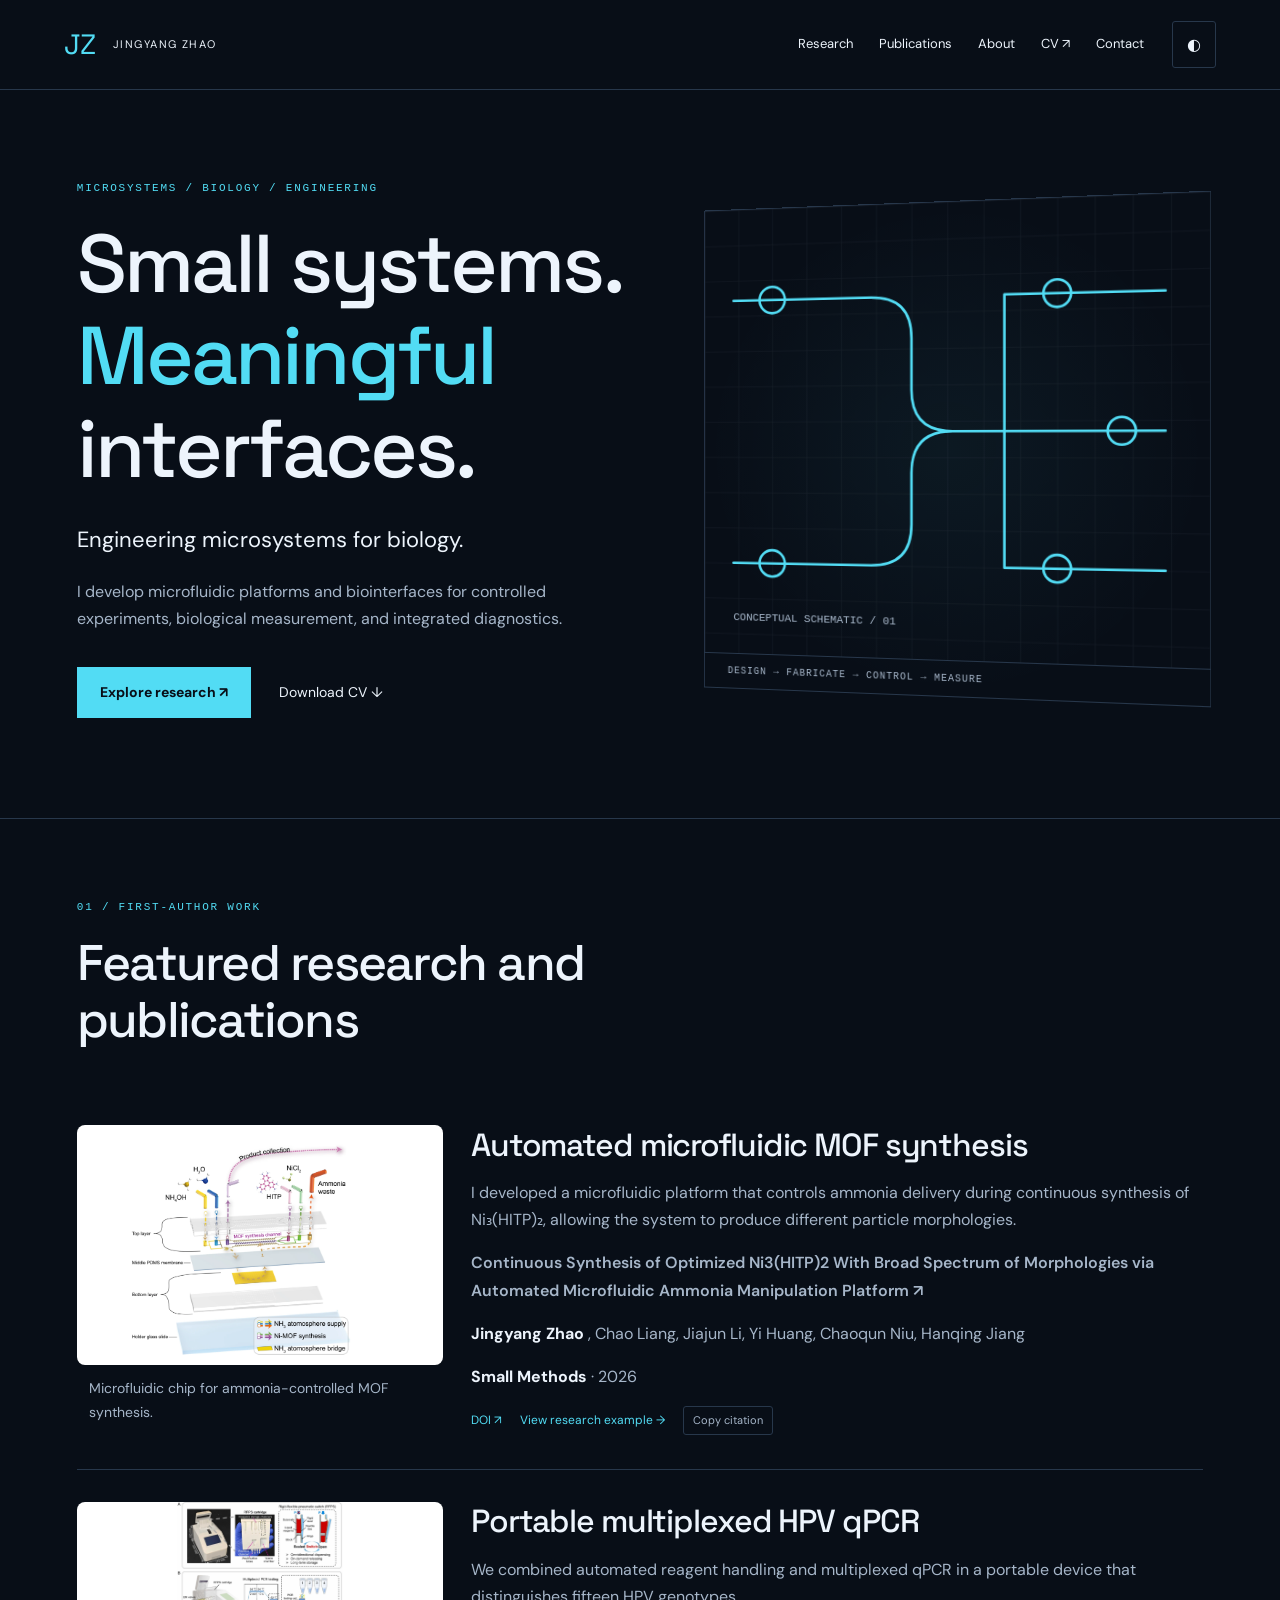
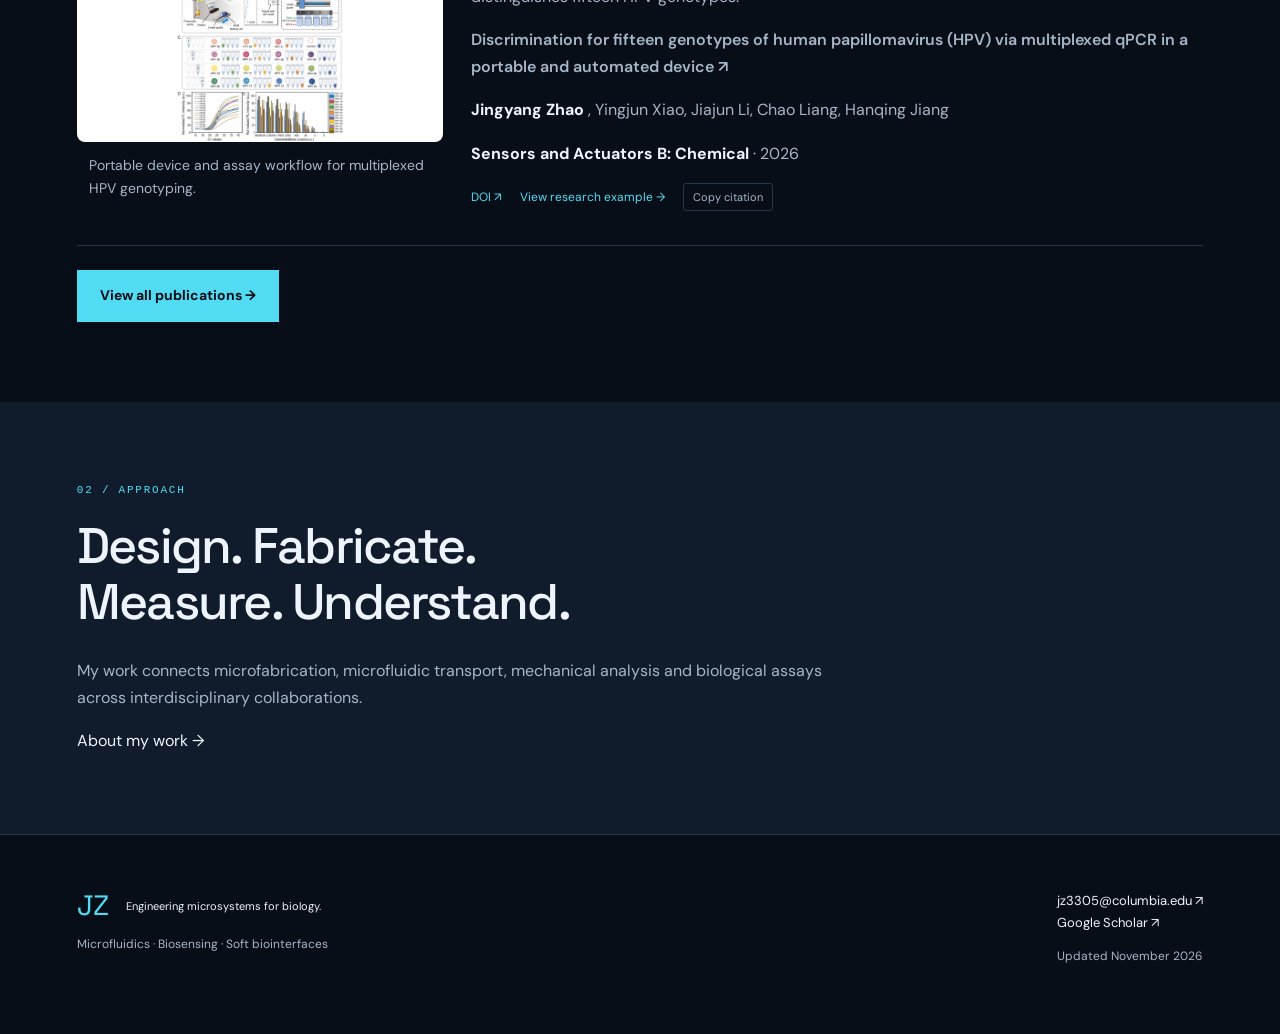
==== commit 8384c419: "Pair featured papers with labeled research figures" ====
--- a/index.html
+++ b/index.html
@@ -1,56 +1,112 @@
 <!DOCTYPE html>
 
-<html lang="en"><head><meta charset="utf-8"/><meta content="width=device-width,initial-scale=1" name="viewport"/><meta content="Jingyang Zhao: microfluidic systems, biosensing, soft biointerfaces and robotics." name="description"/><meta content="#080e17" name="theme-color"/><title>Home | Jingyang Zhao</title><link href="assets/style.css?v=featured-work" rel="stylesheet"/><script defer="" src="assets/site.js"></script></head><body><a class="skip" href="#main">Skip to content</a><header class="nav"><a class="brand" href="index.html">JZ<span>JINGYANG ZHAO</span></a><nav aria-label="Main navigation"><a href="research/index.html">Research</a><a href="publications/index.html">Publications</a><a href="about/index.html">About</a><a href="assets/Jingyang_Zhao_CV.pdf">CV ↗</a><a href="about/index.html#contact">Contact</a></nav><button aria-label="Switch color theme" id="theme">◐</button></header><main id="main"><section class="hero"><div><p class="eyebrow">MICROSYSTEMS / BIOLOGY / ENGINEERING</p><h1>Small systems.<br/><span>Meaningful</span><br/>interfaces.</h1><p class="lead">Engineering microsystems for biology.</p><p>I develop microfluidic platforms and biointerfaces for controlled experiments, biological measurement, and integrated diagnostics.</p><div class="actions"><a class="button" href="research/index.html">Explore research ↗</a><a class="text-link" href="assets/Jingyang_Zhao_CV.pdf">Download CV ↓</a></div></div><div class="hero-art"><svg aria-label="Conceptual Microfluidic Systems and Automation illustration" role="img" viewbox="0 0 490 440"><defs><pattern height="35" id="grid0" patternunits="userSpaceOnUse" width="35"><path d="M35 0H0V35" fill="none" stroke="currentColor" stroke-opacity=".09"></path></pattern></defs><rect fill="url(#grid0)" height="440" width="490"></rect><g fill="none" stroke="#52dcf4" stroke-linecap="round" stroke-linejoin="round" stroke-width="2.5"><path d="M30 90H170Q210 90 210 130V180Q210 220 250 220H450M30 350H170Q210 350 210 310V260Q210 220 250 220"></path><path d="M300 220V90H450M300 220V350H450"></path><circle cx="70" cy="90" r="13"></circle><circle cx="70" cy="350" r="13"></circle><circle cx="350" cy="90" r="13"></circle><circle cx="410" cy="220" r="13"></circle><circle cx="350" cy="350" r="13"></circle></g><text fill="currentColor" font-family="monospace" font-size="11" x="30" y="407">CONCEPTUAL SCHEMATIC / 01</text></svg><span class="art-label">DESIGN → FABRICATE → CONTROL → MEASURE</span></div></section>
+<html lang="en"><head><meta charset="utf-8"/><meta content="width=device-width,initial-scale=1" name="viewport"/><meta content="Jingyang Zhao: microfluidic systems, biosensing, soft biointerfaces and robotics." name="description"/><meta content="#080e17" name="theme-color"/><title>Home | Jingyang Zhao</title><link href="assets/style.css?v=representative-work" rel="stylesheet"/><script defer="" src="assets/site.js"></script></head><body><a class="skip" href="#main">Skip to content</a><header class="nav"><a class="brand" href="index.html">JZ<span>JINGYANG ZHAO</span></a><nav aria-label="Main navigation"><a href="research/index.html">Research</a><a href="publications/index.html">Publications</a><a href="about/index.html">About</a><a href="assets/Jingyang_Zhao_CV.pdf">CV ↗</a><a href="about/index.html#contact">Contact</a></nav><button aria-label="Switch color theme" id="theme">◐</button></header><main id="main"><section class="hero"><div><p class="eyebrow">MICROSYSTEMS / BIOLOGY / ENGINEERING</p><h1>Small systems.<br/><span>Meaningful</span><br/>interfaces.</h1><p class="lead">Engineering microsystems for biology.</p><p>I develop microfluidic platforms and biointerfaces for controlled experiments, biological measurement, and integrated diagnostics.</p><div class="actions"><a class="button" href="research/index.html">Explore research ↗</a><a class="text-link" href="assets/Jingyang_Zhao_CV.pdf">Download CV ↓</a></div></div><div class="hero-art"><svg aria-label="Conceptual Microfluidic Systems and Automation illustration" role="img" viewbox="0 0 490 440"><defs><pattern height="35" id="grid0" patternunits="userSpaceOnUse" width="35"><path d="M35 0H0V35" fill="none" stroke="currentColor" stroke-opacity=".09"></path></pattern></defs><rect fill="url(#grid0)" height="440" width="490"></rect><g fill="none" stroke="#52dcf4" stroke-linecap="round" stroke-linejoin="round" stroke-width="2.5"><path d="M30 90H170Q210 90 210 130V180Q210 220 250 220H450M30 350H170Q210 350 210 310V260Q210 220 250 220"></path><path d="M300 220V90H450M300 220V350H450"></path><circle cx="70" cy="90" r="13"></circle><circle cx="70" cy="350" r="13"></circle><circle cx="350" cy="90" r="13"></circle><circle cx="410" cy="220" r="13"></circle><circle cx="350" cy="350" r="13"></circle></g><text fill="currentColor" font-family="monospace" font-size="11" x="30" y="407">CONCEPTUAL SCHEMATIC / 01</text></svg><span class="art-label">DESIGN → FABRICATE → CONTROL → MEASURE</span></div></section>
+
 <section class="section">
  <div class="section-title">
   <p class="eyebrow">
-   01 / RESEARCH
+   01 / FIRST-AUTHOR WORK
   </p>
   <h2>
-   Featured research
+   Featured research and publications
   </h2>
-  <p>
-   My first-author studies on microfluidic synthesis and portable molecular diagnostics.
-  </p>
  </div>
- <a class="cluster-row" href="research/microfluidic-systems/index.html#example-p01">
-  <span aria-hidden="true" class="number">
-   01
-  </span>
-  <div class="featured-work">
-   <img alt="Layered microfluidic chip for ammonia manipulation and MOF synthesis" class="cluster-preview" loading="lazy" src="assets/research/mof-device.webp"/>
-   <div>
-    <h3>
-     Automated microfluidic MOF synthesis
-    </h3>
-    <p>
-     I developed a microfluidic platform that controls ammonia delivery during continuous synthesis of Ni₃(HITP)₂, allowing the system to produce different particle morphologies.
-    </p>
+ <article class="featured-work" id="p01">
+  <figure class="featured-figure">
+   <a href="research/microfluidic-systems/index.html#example-p01">
+    <img alt="Layered microfluidic chip for ammonia manipulation and MOF synthesis" class="cluster-preview" loading="lazy" src="assets/research/mof-device.webp"/>
+   </a>
+   <figcaption>
+    Microfluidic chip for ammonia-controlled MOF synthesis.
+   </figcaption>
+  </figure>
+  <div>
+   <h3>
+    Automated microfluidic MOF synthesis
+   </h3>
+   <p>
+    I developed a microfluidic platform that controls ammonia delivery during continuous synthesis of Ni₃(HITP)₂, allowing the system to produce different particle morphologies.
+   </p>
+   <p class="featured-citation">
+    <a href="https://doi.org/10.1002/smtd.70746">
+     Continuous Synthesis of Optimized Ni3(HITP)2 With Broad Spectrum of Morphologies via Automated Microfluidic Ammonia Manipulation Platform ↗
+    </a>
+   </p>
+   <p class="authors">
+    <strong>
+     Jingyang Zhao
+    </strong>
+    , Chao Liang, Jiajun Li, Yi Huang, Chaoqun Niu, Hanqing Jiang
+   </p>
+   <p>
+    <strong>
+     Small Methods
+    </strong>
+    · 2026
+   </p>
+   <div class="paper-links">
+    <a href="https://doi.org/10.1002/smtd.70746">
+     DOI ↗
+    </a>
+    <a href="research/microfluidic-systems/index.html#example-p01">
+     View research example →
+    </a>
+    <button class="copy" data-citation="Continuous Synthesis of Optimized Ni3(HITP)2 With Broad Spectrum of Morphologies via Automated Microfluidic Ammonia Manipulation Platform — Small Methods (2026). https://doi.org/10.1002/smtd.70746">
+     Copy citation
+    </button>
    </div>
   </div>
-  <span aria-hidden="true" class="arrow">
-   ↗
-  </span>
- </a>
- <a class="cluster-row" href="research/microfluidic-systems/index.html#example-p02">
-  <span aria-hidden="true" class="number">
-   02
-  </span>
-  <div class="featured-work">
-   <img alt="Portable qPCR instrument, pneumatic cartridge and HPV assay workflow" class="cluster-preview" loading="lazy" src="assets/research/qpcr-fig1.jpg"/>
-   <div>
-    <h3>
-     Portable multiplexed HPV qPCR
-    </h3>
-    <p>
-     We combined automated reagent handling and multiplexed qPCR in a portable device that distinguishes fifteen HPV genotypes.
-    </p>
+ </article>
+ <article class="featured-work" id="p02">
+  <figure class="featured-figure">
+   <a href="research/microfluidic-systems/index.html#example-p02">
+    <img alt="Portable qPCR instrument, pneumatic cartridge and HPV assay workflow" class="cluster-preview" loading="lazy" src="assets/research/qpcr-fig1.jpg"/>
+   </a>
+   <figcaption>
+    Portable device and assay workflow for multiplexed HPV genotyping.
+   </figcaption>
+  </figure>
+  <div>
+   <h3>
+    Portable multiplexed HPV qPCR
+   </h3>
+   <p>
+    We combined automated reagent handling and multiplexed qPCR in a portable device that distinguishes fifteen HPV genotypes.
+   </p>
+   <p class="featured-citation">
+    <a href="https://doi.org/10.1016/j.snb.2026.140134">
+     Discrimination for fifteen genotypes of human papillomavirus (HPV) via multiplexed qPCR in a portable and automated device ↗
+    </a>
+   </p>
+   <p class="authors">
+    <strong>
+     Jingyang Zhao
+    </strong>
+    , Yingjun Xiao, Jiajun Li, Chao Liang, Hanqing Jiang
+   </p>
+   <p>
+    <strong>
+     Sensors and Actuators B: Chemical
+    </strong>
+    · 2026
+   </p>
+   <div class="paper-links">
+    <a href="https://doi.org/10.1016/j.snb.2026.140134">
+     DOI ↗
+    </a>
+    <a href="research/microfluidic-systems/index.html#example-p02">
+     View research example →
+    </a>
+    <button class="copy" data-citation="Discrimination for fifteen genotypes of human papillomavirus (HPV) via multiplexed qPCR in a portable and automated device — Sensors and Actuators B: Chemical (2026). https://doi.org/10.1016/j.snb.2026.140134">
+     Copy citation
+    </button>
    </div>
   </div>
-  <span aria-hidden="true" class="arrow">
-   ↗
-  </span>
+ </article>
+ <a class="button all-publications-link" href="publications/index.html">
+  View all publications →
  </a>
 </section>
 
-<section class="section"><div class="section-title"><p class="eyebrow">02 / PUBLICATIONS</p><h2>Representative publications</h2><a href="publications/index.html">View all publications →</a></div><article class="paper" data-cluster="C01" data-year="2026" id="p02"><div class="paper-date">Publication October 2026</div><div><h3><a href="https://doi.org/10.1016/j.snb.2026.140134">Discrimination for fifteen genotypes of human papillomavirus (HPV) via multiplexed qPCR in a portable and automated device ↗</a></h3><p class="authors"><strong>Jingyang Zhao</strong>, Yingjun Xiao, Jiajun Li, Chao Liang, Hanqing Jiang</p><p><strong>Sensors and Actuators B: Chemical</strong> · 2026</p><div class="paper-links"><a href="https://doi.org/10.1016/j.snb.2026.140134">DOI ↗</a><a href="research/microfluidic-systems/index.html#example-p02">Integrated point-of-care diagnostics →</a><button class="copy" data-citation="Discrimination for fifteen genotypes of human papillomavirus (HPV) via multiplexed qPCR in a portable and automated device — Sensors and Actuators B: Chemical (2026). https://doi.org/10.1016/j.snb.2026.140134">Copy citation</button></div></div></article><article class="paper" data-cluster="C01" data-year="2026" id="p01"><div class="paper-date">Online 29 May 2026</div><div><h3><a href="https://doi.org/10.1002/smtd.70746">Continuous Synthesis of Optimized Ni3(HITP)2 With Broad Spectrum of Morphologies via Automated Microfluidic Ammonia Manipulation Platform ↗</a></h3><p class="authors"><strong>Jingyang Zhao</strong>, Chao Liang, Jiajun Li, Yi Huang, Chaoqun Niu, Hanqing Jiang</p><p><strong>Small Methods</strong> · 2026</p><div class="paper-links"><a href="https://doi.org/10.1002/smtd.70746">DOI ↗</a><a href="research/microfluidic-systems/index.html#example-p01">Programmable microfluidic synthesis →</a><button class="copy" data-citation="Continuous Synthesis of Optimized Ni3(HITP)2 With Broad Spectrum of Morphologies via Automated Microfluidic Ammonia Manipulation Platform — Small Methods (2026). https://doi.org/10.1002/smtd.70746">Copy citation</button></div></div></article></section><section class="about-strip"><p class="eyebrow">03 / APPROACH</p><h2>Design. Fabricate.<br/>Measure. Understand.</h2><p>My work connects microfabrication, microfluidic transport, mechanical analysis and biological assays across interdisciplinary collaborations.</p><a href="about/index.html">About my work →</a></section></main><footer><div><a class="brand" href="index.html">JZ<span>Engineering microsystems for biology.</span></a><p>Microfluidics · Biosensing · Soft biointerfaces</p></div><div><a href="mailto:jz3305@columbia.edu">jz3305@columbia.edu ↗</a><br/><a href="https://scholar.google.com/citations?user=B5x5PqsAAAAJ&amp;hl=en">Google Scholar ↗</a><p>Updated November 2026</p></div></footer></body></html>+
+<section class="about-strip"><p class="eyebrow">02 / APPROACH</p><h2>Design. Fabricate.<br/>Measure. Understand.</h2><p>My work connects microfabrication, microfluidic transport, mechanical analysis and biological assays across interdisciplinary collaborations.</p><a href="about/index.html">About my work →</a></section></main><footer><div><a class="brand" href="index.html">JZ<span>Engineering microsystems for biology.</span></a><p>Microfluidics · Biosensing · Soft biointerfaces</p></div><div><a href="mailto:jz3305@columbia.edu">jz3305@columbia.edu ↗</a><br/><a href="https://scholar.google.com/citations?user=B5x5PqsAAAAJ&amp;hl=en">Google Scholar ↗</a><p>Updated November 2026</p></div></footer></body></html>
--- a/assets/style.css
+++ b/assets/style.css
@@ -13,6 +13,8 @@
   grid-template-columns: minmax(0, 1fr) minmax(0, 2fr);
   gap: 1.75rem;
   align-items: center;
+  padding: 2rem 0;
+  border-bottom: 1px solid var(--line);
 }
 
 .featured-work .cluster-preview {
@@ -26,3 +28,39 @@
     gap: 1rem;
   }
 }
+
+
+.featured-work h3 {
+  margin: 0 0 0.75rem;
+  font-size: clamp(1.35rem, 3vw, 2rem);
+}
+
+.featured-figure,
+.cluster-figure {
+  margin: 0;
+  min-width: 0;
+}
+
+.cluster-figure img {
+  height: auto;
+}
+
+.featured-figure figcaption,
+.cluster-figure figcaption {
+  padding: 0.75rem;
+  font-size: 0.875rem;
+  color: var(--muted);
+}
+
+.cluster-figure figcaption p {
+  margin: 0.35rem 0 0;
+}
+
+.featured-citation {
+  margin-bottom: 0.5rem;
+  font-weight: 600;
+}
+
+.all-publications-link {
+  margin-top: 1.5rem;
+}
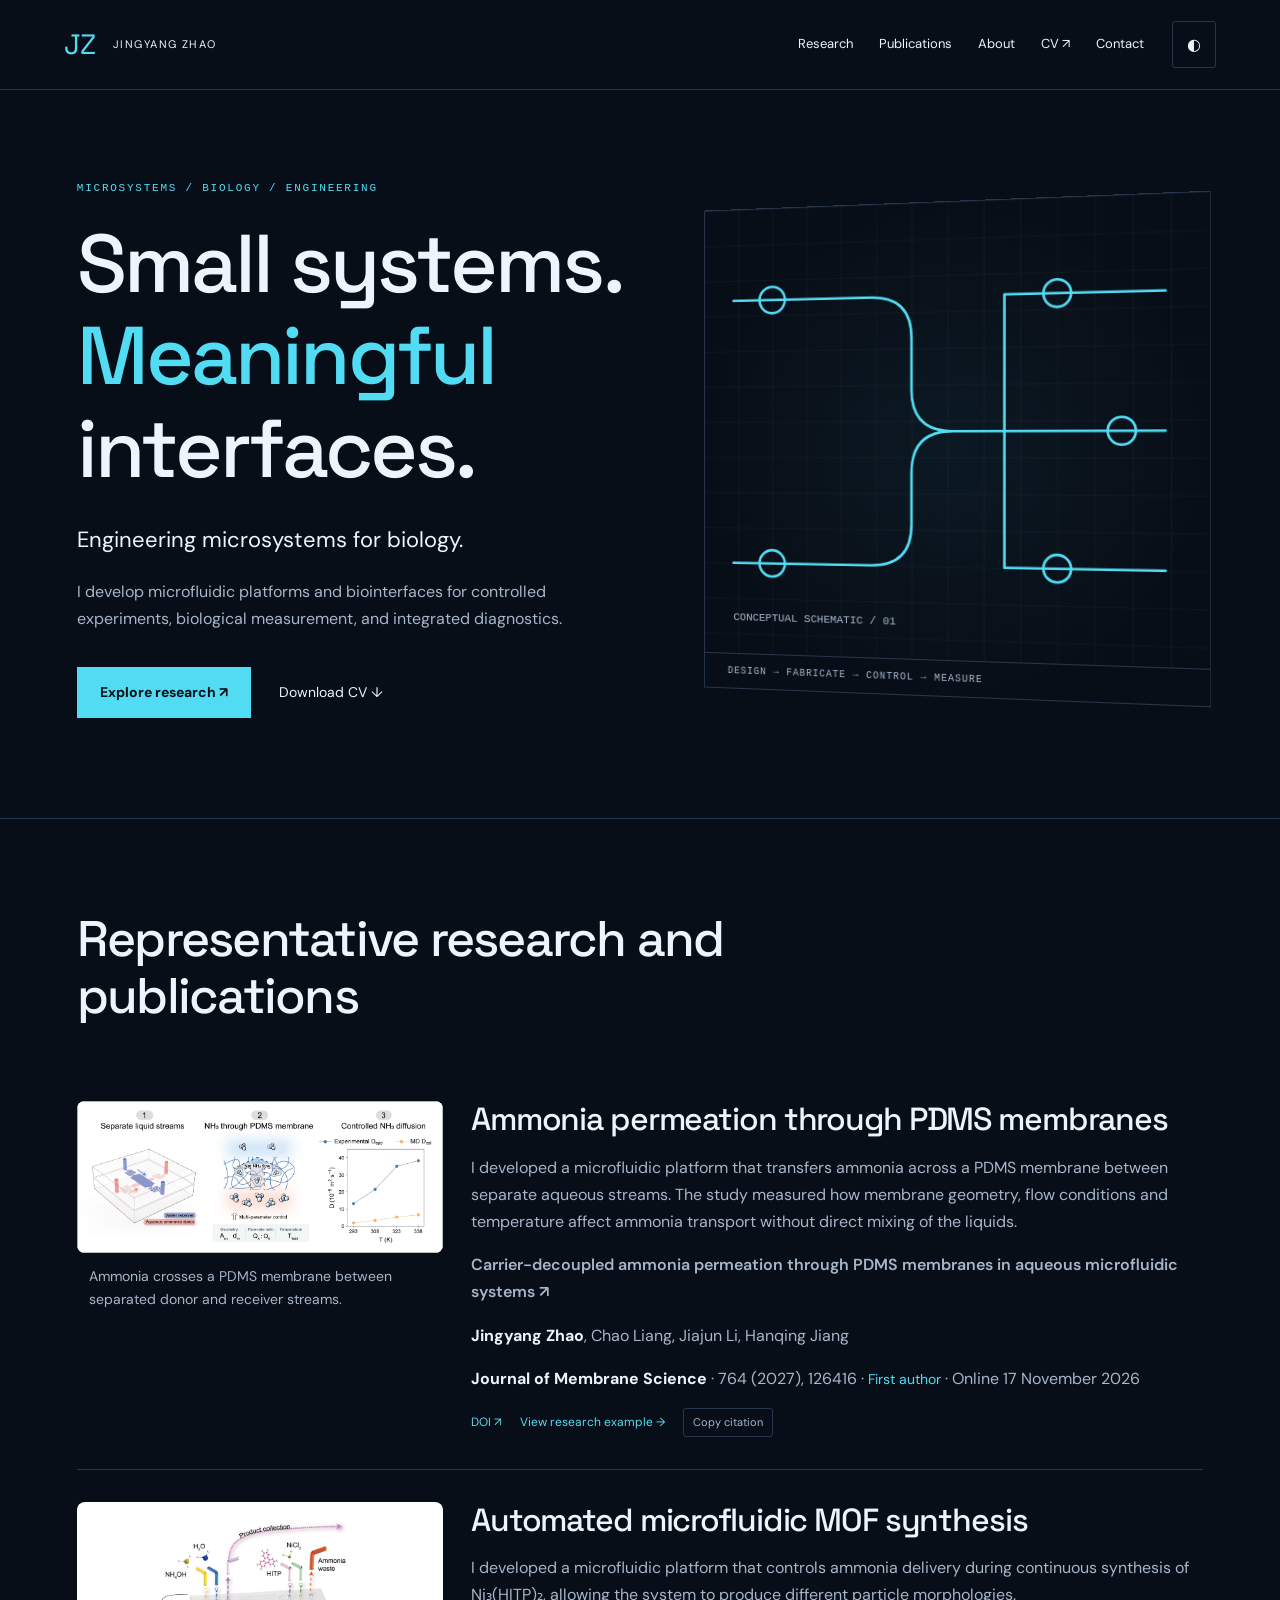
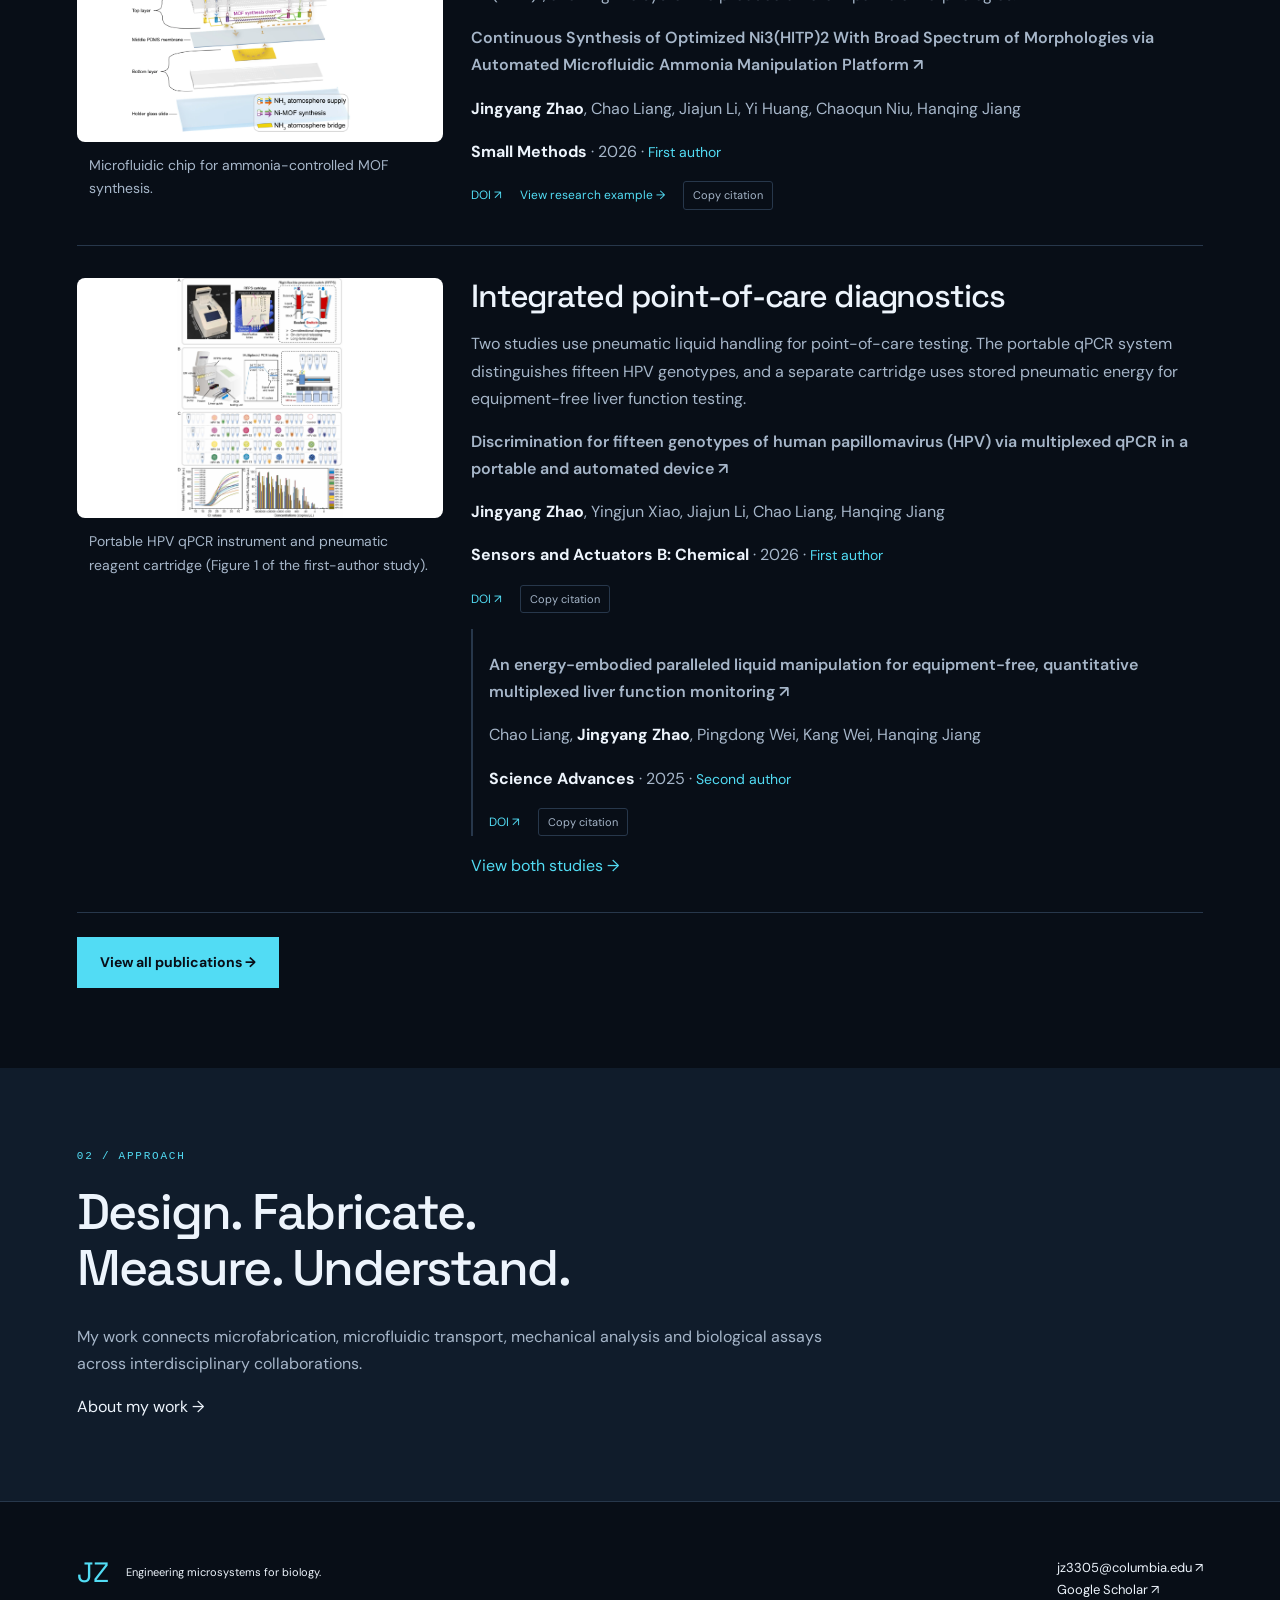
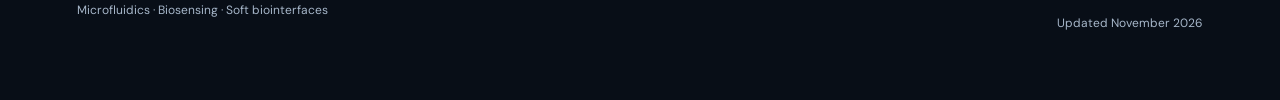
==== commit 4d143cd6: "Feature membrane transport and group point-of-care studies" ====
--- a/index.html
+++ b/index.html
@@ -1,16 +1,62 @@
 <!DOCTYPE html>
 
-<html lang="en"><head><meta charset="utf-8"/><meta content="width=device-width,initial-scale=1" name="viewport"/><meta content="Jingyang Zhao: microfluidic systems, biosensing, soft biointerfaces and robotics." name="description"/><meta content="#080e17" name="theme-color"/><title>Home | Jingyang Zhao</title><link href="assets/style.css?v=representative-work" rel="stylesheet"/><script defer="" src="assets/site.js"></script></head><body><a class="skip" href="#main">Skip to content</a><header class="nav"><a class="brand" href="index.html">JZ<span>JINGYANG ZHAO</span></a><nav aria-label="Main navigation"><a href="research/index.html">Research</a><a href="publications/index.html">Publications</a><a href="about/index.html">About</a><a href="assets/Jingyang_Zhao_CV.pdf">CV ↗</a><a href="about/index.html#contact">Contact</a></nav><button aria-label="Switch color theme" id="theme">◐</button></header><main id="main"><section class="hero"><div><p class="eyebrow">MICROSYSTEMS / BIOLOGY / ENGINEERING</p><h1>Small systems.<br/><span>Meaningful</span><br/>interfaces.</h1><p class="lead">Engineering microsystems for biology.</p><p>I develop microfluidic platforms and biointerfaces for controlled experiments, biological measurement, and integrated diagnostics.</p><div class="actions"><a class="button" href="research/index.html">Explore research ↗</a><a class="text-link" href="assets/Jingyang_Zhao_CV.pdf">Download CV ↓</a></div></div><div class="hero-art"><svg aria-label="Conceptual Microfluidic Systems and Automation illustration" role="img" viewbox="0 0 490 440"><defs><pattern height="35" id="grid0" patternunits="userSpaceOnUse" width="35"><path d="M35 0H0V35" fill="none" stroke="currentColor" stroke-opacity=".09"></path></pattern></defs><rect fill="url(#grid0)" height="440" width="490"></rect><g fill="none" stroke="#52dcf4" stroke-linecap="round" stroke-linejoin="round" stroke-width="2.5"><path d="M30 90H170Q210 90 210 130V180Q210 220 250 220H450M30 350H170Q210 350 210 310V260Q210 220 250 220"></path><path d="M300 220V90H450M300 220V350H450"></path><circle cx="70" cy="90" r="13"></circle><circle cx="70" cy="350" r="13"></circle><circle cx="350" cy="90" r="13"></circle><circle cx="410" cy="220" r="13"></circle><circle cx="350" cy="350" r="13"></circle></g><text fill="currentColor" font-family="monospace" font-size="11" x="30" y="407">CONCEPTUAL SCHEMATIC / 01</text></svg><span class="art-label">DESIGN → FABRICATE → CONTROL → MEASURE</span></div></section>
+<html lang="en"><head><meta charset="utf-8"/><meta content="width=device-width,initial-scale=1" name="viewport"/><meta content="Jingyang Zhao: microfluidic systems, biosensing, soft biointerfaces and robotics." name="description"/><meta content="#080e17" name="theme-color"/><title>Home | Jingyang Zhao</title><link href="assets/style.css?v=representative-20261123" rel="stylesheet"/><script defer="" src="assets/site.js"></script></head><body><a class="skip" href="#main">Skip to content</a><header class="nav"><a class="brand" href="index.html">JZ<span>JINGYANG ZHAO</span></a><nav aria-label="Main navigation"><a href="research/index.html">Research</a><a href="publications/index.html">Publications</a><a href="about/index.html">About</a><a href="assets/Jingyang_Zhao_CV.pdf">CV ↗</a><a href="about/index.html#contact">Contact</a></nav><button aria-label="Switch color theme" id="theme">◐</button></header><main id="main"><section class="hero"><div><p class="eyebrow">MICROSYSTEMS / BIOLOGY / ENGINEERING</p><h1>Small systems.<br/><span>Meaningful</span><br/>interfaces.</h1><p class="lead">Engineering microsystems for biology.</p><p>I develop microfluidic platforms and biointerfaces for controlled experiments, biological measurement, and integrated diagnostics.</p><div class="actions"><a class="button" href="research/index.html">Explore research ↗</a><a class="text-link" href="assets/Jingyang_Zhao_CV.pdf">Download CV ↓</a></div></div><div class="hero-art"><svg aria-label="Conceptual Microfluidic Systems and Automation illustration" role="img" viewbox="0 0 490 440"><defs><pattern height="35" id="grid0" patternunits="userSpaceOnUse" width="35"><path d="M35 0H0V35" fill="none" stroke="currentColor" stroke-opacity=".09"></path></pattern></defs><rect fill="url(#grid0)" height="440" width="490"></rect><g fill="none" stroke="#52dcf4" stroke-linecap="round" stroke-linejoin="round" stroke-width="2.5"><path d="M30 90H170Q210 90 210 130V180Q210 220 250 220H450M30 350H170Q210 350 210 310V260Q210 220 250 220"></path><path d="M300 220V90H450M300 220V350H450"></path><circle cx="70" cy="90" r="13"></circle><circle cx="70" cy="350" r="13"></circle><circle cx="350" cy="90" r="13"></circle><circle cx="410" cy="220" r="13"></circle><circle cx="350" cy="350" r="13"></circle></g><text fill="currentColor" font-family="monospace" font-size="11" x="30" y="407">CONCEPTUAL SCHEMATIC / 01</text></svg><span class="art-label">DESIGN → FABRICATE → CONTROL → MEASURE</span></div></section>
 
-<section class="section">
+<section class="section" id="representative-research">
  <div class="section-title">
-  <p class="eyebrow">
-   01 / FIRST-AUTHOR WORK
-  </p>
   <h2>
-   Featured research and publications
+   Representative research and publications
   </h2>
  </div>
+ <article class="featured-work" id="p13">
+  <figure class="featured-figure">
+   <a href="research/microfluidic-systems/index.html#example-p13">
+    <img alt="Graphical abstract showing separate aqueous streams, ammonia permeation through a PDMS membrane, and temperature dependent transport results" class="cluster-preview" height="1895" loading="lazy" src="assets/research/pdms-ammonia-graphical-abstract.png" width="4590"/>
+   </a>
+   <figcaption>
+    Ammonia crosses a PDMS membrane between separated donor and receiver streams.
+   </figcaption>
+  </figure>
+  <div>
+   <h3>
+    Ammonia permeation through PDMS membranes
+   </h3>
+   <p>
+    I developed a microfluidic platform that transfers ammonia across a PDMS membrane between separate aqueous streams. The study measured how membrane geometry, flow conditions and temperature affect ammonia transport without direct mixing of the liquids.
+   </p>
+   <p class="featured-citation">
+    <a href="https://doi.org/10.1016/j.memsci.2026.126416">
+     Carrier-decoupled ammonia permeation through PDMS membranes in aqueous microfluidic systems ↗
+    </a>
+   </p>
+   <p class="authors">
+    <strong>
+     Jingyang Zhao</strong>, Chao Liang, Jiajun Li, Hanqing Jiang
+   </p>
+   <p>
+    <strong>
+     Journal of Membrane Science
+    </strong>
+    · 764 (2027), 126416
+    ·
+    <span class="author-position">
+     First author
+    </span>
+    · Online 17 November 2026
+   </p>
+   <div class="paper-links">
+    <a href="https://doi.org/10.1016/j.memsci.2026.126416">
+     DOI ↗
+    </a>
+    <a href="research/microfluidic-systems/index.html#example-p13">
+     View research example →
+    </a>
+    <button class="copy" data-citation="Jingyang Zhao, Chao Liang, Jiajun Li, Hanqing Jiang. Carrier-decoupled ammonia permeation through PDMS membranes in aqueous microfluidic systems. Journal of Membrane Science 764 (2027), 126416. https://doi.org/10.1016/j.memsci.2026.126416">
+     Copy citation
+    </button>
+   </div>
+  </div>
+ </article>
  <article class="featured-work" id="p01">
   <figure class="featured-figure">
    <a href="research/microfluidic-systems/index.html#example-p01">
@@ -34,15 +80,17 @@
    </p>
    <p class="authors">
     <strong>
-     Jingyang Zhao
-    </strong>
-    , Chao Liang, Jiajun Li, Yi Huang, Chaoqun Niu, Hanqing Jiang
+     Jingyang Zhao</strong>, Chao Liang, Jiajun Li, Yi Huang, Chaoqun Niu, Hanqing Jiang
    </p>
    <p>
     <strong>
      Small Methods
     </strong>
     · 2026
+    ·
+    <span class="author-position">
+     First author
+    </span>
    </p>
    <div class="paper-links">
     <a href="https://doi.org/10.1002/smtd.70746">
@@ -59,19 +107,19 @@
  </article>
  <article class="featured-work" id="p02">
   <figure class="featured-figure">
-   <a href="research/microfluidic-systems/index.html#example-p02">
+   <a href="research/microfluidic-systems/index.html#integrated-diagnostics">
     <img alt="Portable qPCR instrument, pneumatic cartridge and HPV assay workflow" class="cluster-preview" loading="lazy" src="assets/research/qpcr-fig1.jpg"/>
    </a>
    <figcaption>
-    Portable device and assay workflow for multiplexed HPV genotyping.
+    Portable HPV qPCR instrument and pneumatic reagent cartridge (Figure 1 of the first-author study).
    </figcaption>
   </figure>
   <div>
    <h3>
-    Portable multiplexed HPV qPCR
+    Integrated point-of-care diagnostics
    </h3>
    <p>
-    We combined automated reagent handling and multiplexed qPCR in a portable device that distinguishes fifteen HPV genotypes.
+    Two studies use pneumatic liquid handling for point-of-care testing. The portable qPCR system distinguishes fifteen HPV genotypes, and a separate cartridge uses stored pneumatic energy for equipment-free liver function testing.
    </p>
    <p class="featured-citation">
     <a href="https://doi.org/10.1016/j.snb.2026.140134">
@@ -80,27 +128,59 @@
    </p>
    <p class="authors">
     <strong>
-     Jingyang Zhao
-    </strong>
-    , Yingjun Xiao, Jiajun Li, Chao Liang, Hanqing Jiang
+     Jingyang Zhao</strong>, Yingjun Xiao, Jiajun Li, Chao Liang, Hanqing Jiang
    </p>
    <p>
     <strong>
      Sensors and Actuators B: Chemical
     </strong>
     · 2026
+    ·
+    <span class="author-position">
+     First author
+    </span>
    </p>
    <div class="paper-links">
     <a href="https://doi.org/10.1016/j.snb.2026.140134">
      DOI ↗
     </a>
-    <a href="research/microfluidic-systems/index.html#example-p02">
-     View research example →
-    </a>
     <button class="copy" data-citation="Discrimination for fifteen genotypes of human papillomavirus (HPV) via multiplexed qPCR in a portable and automated device — Sensors and Actuators B: Chemical (2026). https://doi.org/10.1016/j.snb.2026.140134">
      Copy citation
     </button>
    </div>
+   <div class="featured-companion">
+    <p class="featured-citation">
+     <a href="https://doi.org/10.1126/sciadv.adx0092">
+      An energy-embodied paralleled liquid manipulation for equipment-free, quantitative multiplexed liver function monitoring ↗
+     </a>
+    </p>
+    <p class="authors">
+     Chao Liang,
+     <strong>
+      Jingyang Zhao</strong>, Pingdong Wei, Kang Wei, Hanqing Jiang
+    </p>
+    <p>
+     <strong>
+      Science Advances
+     </strong>
+     · 2025
+     ·
+     <span class="author-position">
+      Second author
+     </span>
+    </p>
+    <div class="paper-links">
+     <a href="https://doi.org/10.1126/sciadv.adx0092">
+      DOI ↗
+     </a>
+     <button class="copy" data-citation="An energy-embodied paralleled liquid manipulation for equipment-free, quantitative multiplexed liver function monitoring — Science Advances (2025). https://doi.org/10.1126/sciadv.adx0092">
+      Copy citation
+     </button>
+    </div>
+   </div>
+   <a class="diagnostic-examples-link" href="research/microfluidic-systems/index.html#integrated-diagnostics">
+    View both studies →
+   </a>
   </div>
  </article>
  <a class="button all-publications-link" href="publications/index.html">
--- a/assets/style.css
+++ b/assets/style.css
@@ -12,7 +12,7 @@
   display: grid;
   grid-template-columns: minmax(0, 1fr) minmax(0, 2fr);
   gap: 1.75rem;
-  align-items: center;
+  align-items: start;
   padding: 2rem 0;
   border-bottom: 1px solid var(--line);
 }
@@ -64,3 +64,20 @@
 .all-publications-link {
   margin-top: 1.5rem;
 }
+
+.featured-companion {
+  margin-top: 1rem;
+  padding: 0.35rem 0 0 1rem;
+  border-left: 2px solid var(--line);
+}
+
+.author-position {
+  color: var(--accent);
+  font-size: 0.875rem;
+}
+
+.diagnostic-examples-link {
+  display: inline-block;
+  margin-top: 1rem;
+  color: var(--accent);
+}
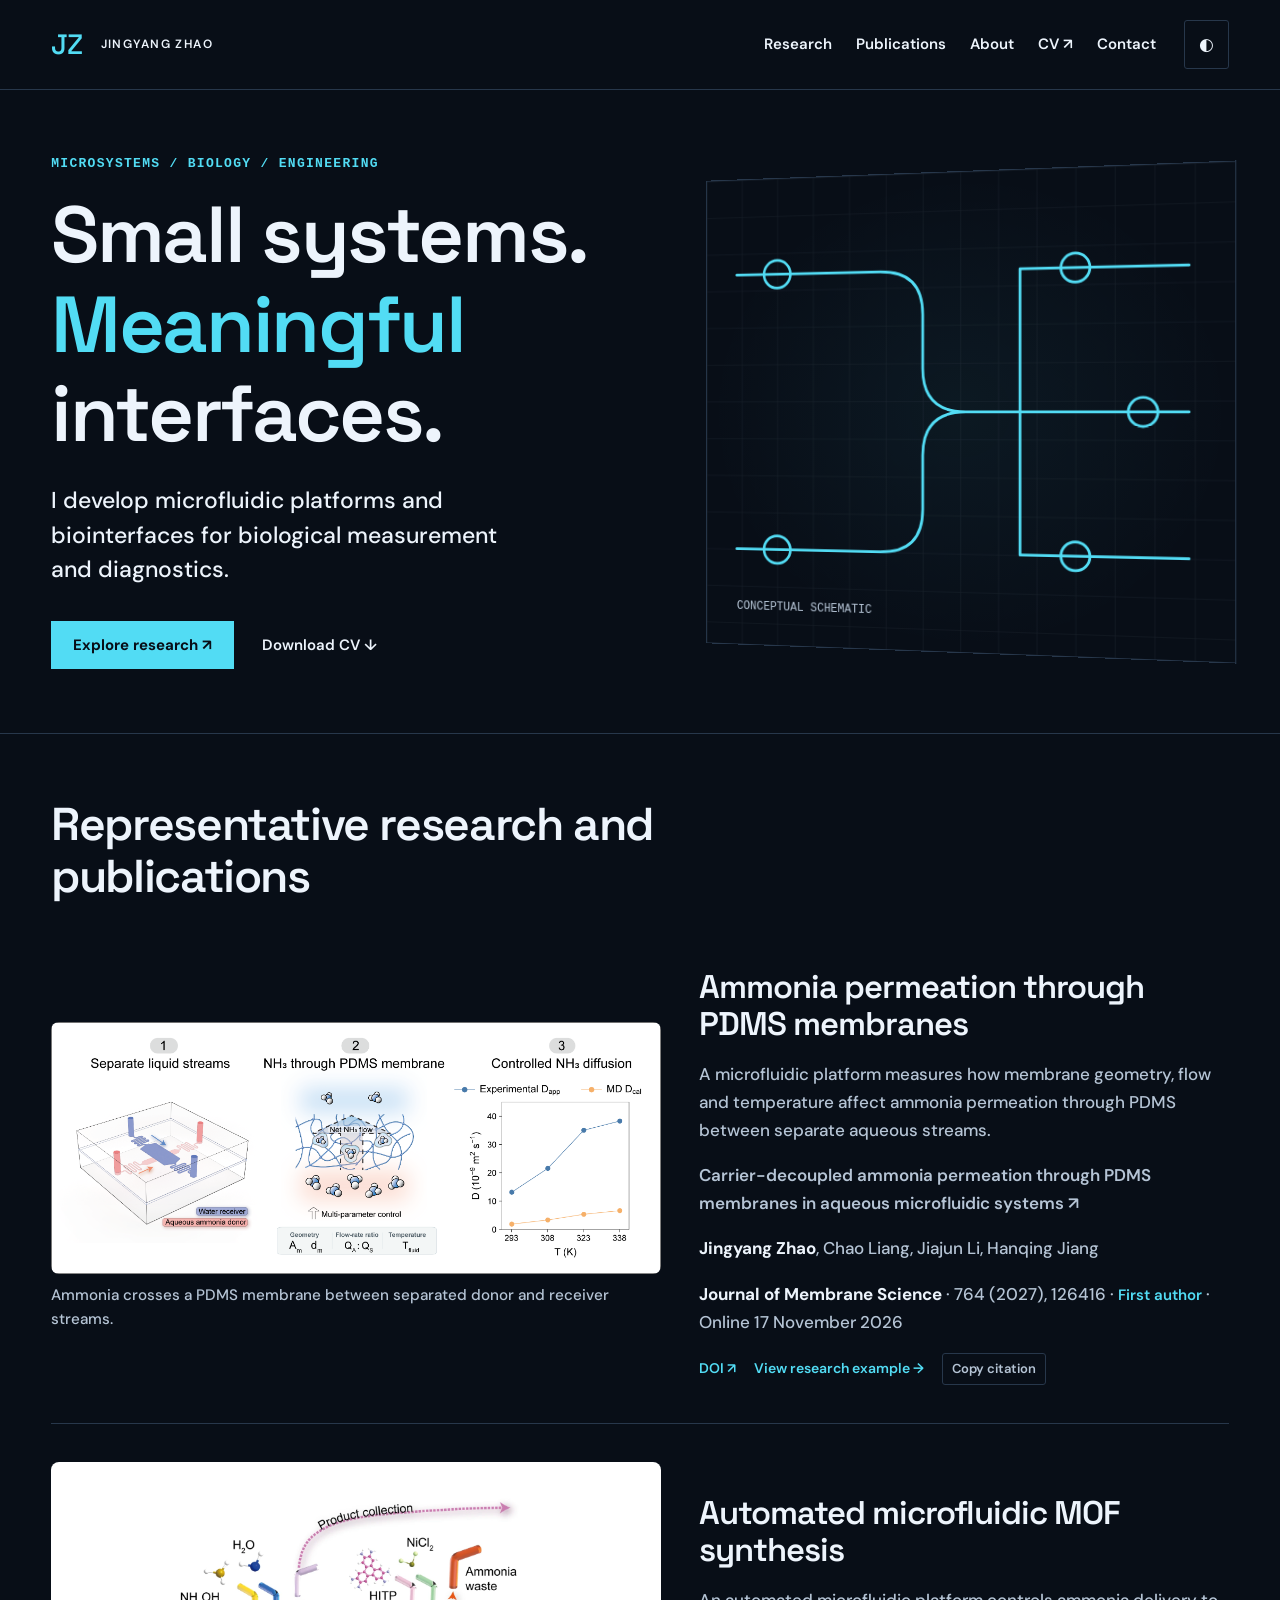
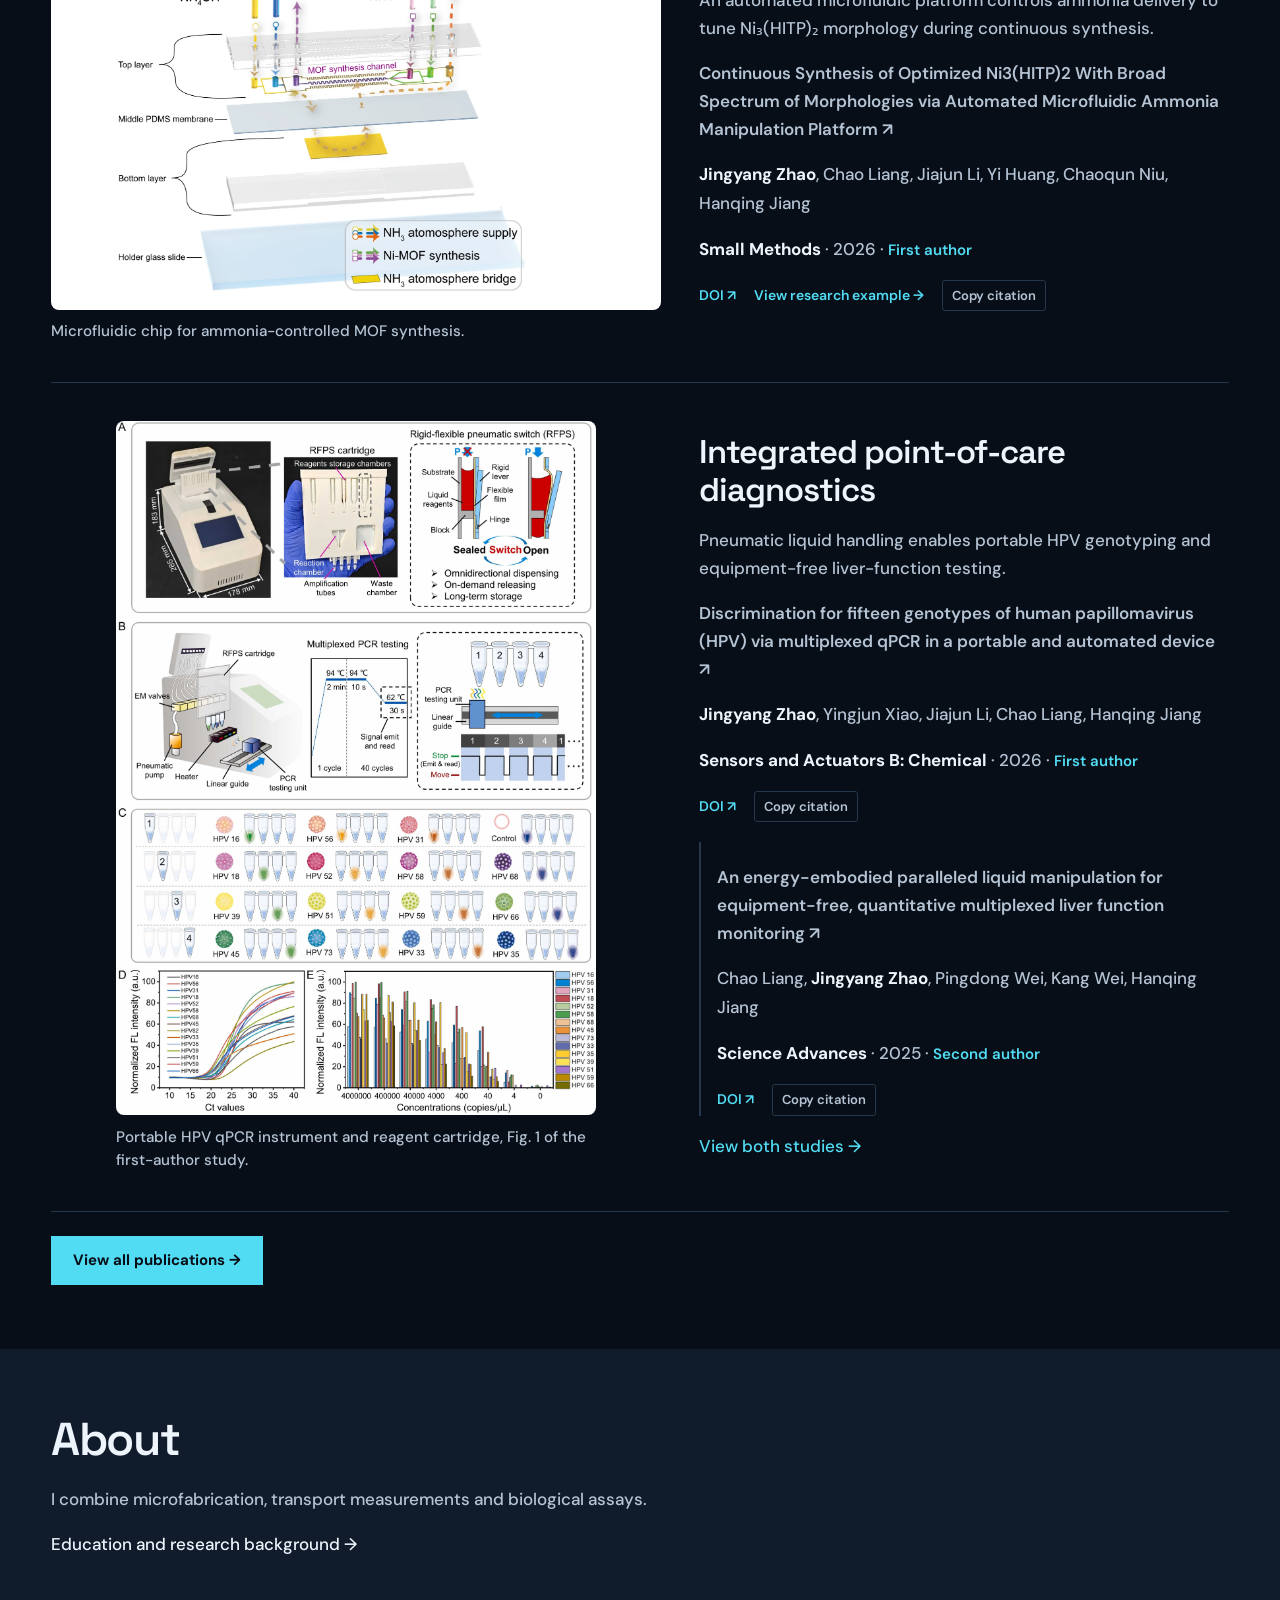
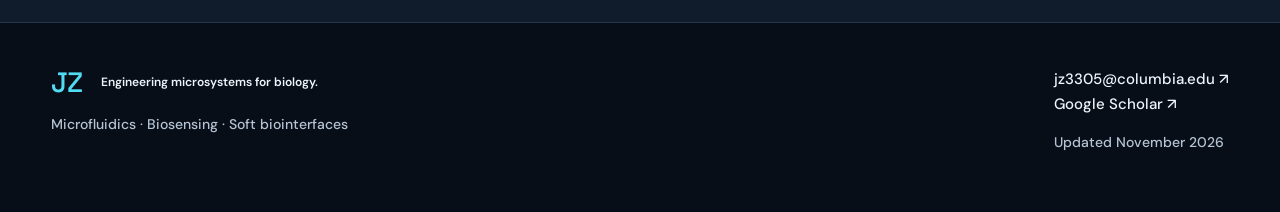
==== commit 04fa0b6a: "Refine portfolio layout and order research by journal impact" ====
--- a/index.html
+++ b/index.html
@@ -1,6 +1,6 @@
 <!DOCTYPE html>
 
-<html lang="en"><head><meta charset="utf-8"/><meta content="width=device-width,initial-scale=1" name="viewport"/><meta content="Jingyang Zhao: microfluidic systems, biosensing, soft biointerfaces and robotics." name="description"/><meta content="#080e17" name="theme-color"/><title>Home | Jingyang Zhao</title><link href="assets/style.css?v=representative-20261123" rel="stylesheet"/><script defer="" src="assets/site.js"></script></head><body><a class="skip" href="#main">Skip to content</a><header class="nav"><a class="brand" href="index.html">JZ<span>JINGYANG ZHAO</span></a><nav aria-label="Main navigation"><a href="research/index.html">Research</a><a href="publications/index.html">Publications</a><a href="about/index.html">About</a><a href="assets/Jingyang_Zhao_CV.pdf">CV ↗</a><a href="about/index.html#contact">Contact</a></nav><button aria-label="Switch color theme" id="theme">◐</button></header><main id="main"><section class="hero"><div><p class="eyebrow">MICROSYSTEMS / BIOLOGY / ENGINEERING</p><h1>Small systems.<br/><span>Meaningful</span><br/>interfaces.</h1><p class="lead">Engineering microsystems for biology.</p><p>I develop microfluidic platforms and biointerfaces for controlled experiments, biological measurement, and integrated diagnostics.</p><div class="actions"><a class="button" href="research/index.html">Explore research ↗</a><a class="text-link" href="assets/Jingyang_Zhao_CV.pdf">Download CV ↓</a></div></div><div class="hero-art"><svg aria-label="Conceptual Microfluidic Systems and Automation illustration" role="img" viewbox="0 0 490 440"><defs><pattern height="35" id="grid0" patternunits="userSpaceOnUse" width="35"><path d="M35 0H0V35" fill="none" stroke="currentColor" stroke-opacity=".09"></path></pattern></defs><rect fill="url(#grid0)" height="440" width="490"></rect><g fill="none" stroke="#52dcf4" stroke-linecap="round" stroke-linejoin="round" stroke-width="2.5"><path d="M30 90H170Q210 90 210 130V180Q210 220 250 220H450M30 350H170Q210 350 210 310V260Q210 220 250 220"></path><path d="M300 220V90H450M300 220V350H450"></path><circle cx="70" cy="90" r="13"></circle><circle cx="70" cy="350" r="13"></circle><circle cx="350" cy="90" r="13"></circle><circle cx="410" cy="220" r="13"></circle><circle cx="350" cy="350" r="13"></circle></g><text fill="currentColor" font-family="monospace" font-size="11" x="30" y="407">CONCEPTUAL SCHEMATIC / 01</text></svg><span class="art-label">DESIGN → FABRICATE → CONTROL → MEASURE</span></div></section>
+<html lang="en"><head><meta charset="utf-8"/><meta content="width=device-width,initial-scale=1" name="viewport"/><meta content="Jingyang Zhao: microfluidic systems, biosensing, soft biointerfaces and robotics." name="description"/><meta content="#080e17" name="theme-color"/><title>Home | Jingyang Zhao</title><link href="assets/style.css?v=portfolio-20261124" rel="stylesheet"/><script defer="" src="assets/site.js"></script></head><body><a class="skip" href="#main">Skip to content</a><header class="nav"><a class="brand" href="index.html">JZ<span>JINGYANG ZHAO</span></a><nav aria-label="Main navigation"><a href="research/index.html">Research</a><a href="publications/index.html">Publications</a><a href="about/index.html">About</a><a href="assets/Jingyang_Zhao_CV.pdf">CV ↗</a><a href="about/index.html#contact">Contact</a></nav><button aria-label="Switch color theme" id="theme">◐</button></header><main id="main"><section class="hero"><div><p class="eyebrow">MICROSYSTEMS / BIOLOGY / ENGINEERING</p><h1>Small systems.<br/><span>Meaningful</span><br/>interfaces.</h1><p class="lead">I develop microfluidic platforms and biointerfaces for biological measurement and diagnostics.</p><div class="actions"><a class="button" href="research/index.html">Explore research ↗</a><a class="text-link" href="assets/Jingyang_Zhao_CV.pdf">Download CV ↓</a></div></div><div class="hero-art"><svg aria-label="Conceptual Microfluidic Systems and Automation illustration" role="img" viewbox="0 0 490 440"><defs><pattern height="35" id="grid0" patternunits="userSpaceOnUse" width="35"><path d="M35 0H0V35" fill="none" stroke="currentColor" stroke-opacity=".09"></path></pattern></defs><rect fill="url(#grid0)" height="440" width="490"></rect><g fill="none" stroke="#52dcf4" stroke-linecap="round" stroke-linejoin="round" stroke-width="2.5"><path d="M30 90H170Q210 90 210 130V180Q210 220 250 220H450M30 350H170Q210 350 210 310V260Q210 220 250 220"></path><path d="M300 220V90H450M300 220V350H450"></path><circle cx="70" cy="90" r="13"></circle><circle cx="70" cy="350" r="13"></circle><circle cx="350" cy="90" r="13"></circle><circle cx="410" cy="220" r="13"></circle><circle cx="350" cy="350" r="13"></circle></g><text fill="currentColor" font-family="monospace" font-size="11" x="30" y="407">CONCEPTUAL SCHEMATIC</text></svg></div></section>
 
 <section class="section" id="representative-research">
  <div class="section-title">
@@ -22,7 +22,7 @@
     Ammonia permeation through PDMS membranes
    </h3>
    <p>
-    I developed a microfluidic platform that transfers ammonia across a PDMS membrane between separate aqueous streams. The study measured how membrane geometry, flow conditions and temperature affect ammonia transport without direct mixing of the liquids.
+    A microfluidic platform measures how membrane geometry, flow and temperature affect ammonia permeation through PDMS between separate aqueous streams.
    </p>
    <p class="featured-citation">
     <a href="https://doi.org/10.1016/j.memsci.2026.126416">
@@ -60,7 +60,7 @@
  <article class="featured-work" id="p01">
   <figure class="featured-figure">
    <a href="research/microfluidic-systems/index.html#example-p01">
-    <img alt="Layered microfluidic chip for ammonia manipulation and MOF synthesis" class="cluster-preview" loading="lazy" src="assets/research/mof-device.webp"/>
+    <img alt="Layered microfluidic chip for ammonia manipulation and MOF synthesis" class="cluster-preview" height="1321" loading="lazy" src="assets/research/mof-device.webp" width="1800"/>
    </a>
    <figcaption>
     Microfluidic chip for ammonia-controlled MOF synthesis.
@@ -71,7 +71,7 @@
     Automated microfluidic MOF synthesis
    </h3>
    <p>
-    I developed a microfluidic platform that controls ammonia delivery during continuous synthesis of Ni₃(HITP)₂, allowing the system to produce different particle morphologies.
+    An automated microfluidic platform controls ammonia delivery to tune Ni₃(HITP)₂ morphology during continuous synthesis.
    </p>
    <p class="featured-citation">
     <a href="https://doi.org/10.1002/smtd.70746">
@@ -106,12 +106,12 @@
   </div>
  </article>
  <article class="featured-work" id="p02">
-  <figure class="featured-figure">
-   <a href="research/microfluidic-systems/index.html#integrated-diagnostics">
-    <img alt="Portable qPCR instrument, pneumatic cartridge and HPV assay workflow" class="cluster-preview" loading="lazy" src="assets/research/qpcr-fig1.jpg"/>
+  <figure class="featured-figure featured-figure-portrait">
+   <a href="research/microfluidic-systems/index.html#example-p02">
+    <img alt="Portable qPCR instrument, pneumatic cartridge and HPV assay workflow" class="cluster-preview" height="4208" loading="lazy" src="assets/research/qpcr-fig1.jpg" width="2911"/>
    </a>
    <figcaption>
-    Portable HPV qPCR instrument and pneumatic reagent cartridge (Figure 1 of the first-author study).
+    Portable HPV qPCR instrument and reagent cartridge, Fig. 1 of the first-author study.
    </figcaption>
   </figure>
   <div>
@@ -119,7 +119,7 @@
     Integrated point-of-care diagnostics
    </h3>
    <p>
-    Two studies use pneumatic liquid handling for point-of-care testing. The portable qPCR system distinguishes fifteen HPV genotypes, and a separate cartridge uses stored pneumatic energy for equipment-free liver function testing.
+    Pneumatic liquid handling enables portable HPV genotyping and equipment-free liver-function testing.
    </p>
    <p class="featured-citation">
     <a href="https://doi.org/10.1016/j.snb.2026.140134">
@@ -189,4 +189,4 @@
 </section>
 
 
-<section class="about-strip"><p class="eyebrow">02 / APPROACH</p><h2>Design. Fabricate.<br/>Measure. Understand.</h2><p>My work connects microfabrication, microfluidic transport, mechanical analysis and biological assays across interdisciplinary collaborations.</p><a href="about/index.html">About my work →</a></section></main><footer><div><a class="brand" href="index.html">JZ<span>Engineering microsystems for biology.</span></a><p>Microfluidics · Biosensing · Soft biointerfaces</p></div><div><a href="mailto:jz3305@columbia.edu">jz3305@columbia.edu ↗</a><br/><a href="https://scholar.google.com/citations?user=B5x5PqsAAAAJ&amp;hl=en">Google Scholar ↗</a><p>Updated November 2026</p></div></footer></body></html>+<section class="about-strip"><h2>About</h2><p>I combine microfabrication, transport measurements and biological assays.</p><a href="about/index.html">Education and research background →</a></section></main><footer><div><a class="brand" href="index.html">JZ<span>Engineering microsystems for biology.</span></a><p>Microfluidics · Biosensing · Soft biointerfaces</p></div><div><a href="mailto:jz3305@columbia.edu">jz3305@columbia.edu ↗</a><br/><a href="https://scholar.google.com/citations?user=B5x5PqsAAAAJ&amp;hl=en">Google Scholar ↗</a><p>Updated November 2026</p></div></footer></body></html>
--- a/assets/style.css
+++ b/assets/style.css
@@ -1,63 +1,279 @@
 @import url('https://fonts.googleapis.com/css2?family=DM+Sans:wght@400;500;600;700&family=Space+Grotesk:wght@400;500;600;700&display=swap');
-:root{color-scheme:dark;--bg:#080e17;--surface:#101c2b;--ink:#edf4fc;--muted:#a6b6c9;--line:#27374b;--accent:#52dcf4;--soft:#b8a5ff}*{box-sizing:border-box}html{scroll-behavior:smooth;scroll-padding-top:110px}body{margin:0;background:var(--bg);color:var(--ink);font:16px/1.7 'DM Sans',Arial,sans-serif}body.light{color-scheme:light;--bg:#f3f6f9;--surface:#e5edf4;--ink:#122337;--muted:#485c70;--line:#bdcbd9;--accent:#006376;--soft:#63509b}a{color:inherit;text-decoration:none}a:hover{color:var(--accent)}a:focus-visible,button:focus-visible,input:focus-visible,select:focus-visible{outline:2px solid var(--accent);outline-offset:5px}button,input,select{font:inherit}button{cursor:pointer}h1,h2,h3,.brand{font-family:'Space Grotesk',Arial,sans-serif;line-height:1.13;letter-spacing:-.035em}h1{font-size:clamp(44px,6.4vw,88px);font-weight:500;margin:20px 0 28px}h1 span{color:var(--accent)}h2{font-size:clamp(30px,4vw,50px);font-weight:500;margin:12px 0 26px}h3{font-size:23px;font-weight:500;margin:0 0 14px}p{color:var(--muted);max-width:70ch}strong{color:var(--ink)}.nav{height:90px;display:flex;align-items:center;gap:28px;padding:0 max(5vw,24px);border-bottom:1px solid var(--line);background:var(--bg);position:sticky;top:0;z-index:10}.brand{font-size:28px;display:flex;align-items:center;gap:18px;color:var(--accent)}.brand span{font-family:'DM Sans',sans-serif;font-size:11px;letter-spacing:.13em;color:var(--ink)}nav{display:flex;gap:26px;margin-left:auto;font-size:13px}button{background:transparent;border:1px solid var(--line);color:var(--ink);padding:9px 14px;border-radius:3px}main{max-width:1440px;margin:auto}.hero{padding:90px 6vw 100px;display:grid;grid-template-columns:1.1fr 1fr;gap:50px;align-items:center;min-height:720px}.hero>div>p{max-width:490px}.eyebrow{font:11px/1.6 monospace;letter-spacing:.16em;color:var(--accent);margin:0 0 18px}.lead{font-size:22px;color:var(--ink);line-height:1.5}.actions{display:flex;gap:28px;align-items:center;flex-wrap:wrap;margin-top:34px}.button{display:inline-block;background:var(--accent);color:var(--bg);padding:14px 23px;font-size:14px;font-weight:700}.button:hover{background:var(--ink);color:var(--bg)}.text-link{font-size:14px}.hero-art{position:relative;background:radial-gradient(ellipse at center,#52dcf40d,transparent 70%);border:1px solid var(--line);transform:perspective(1000px) rotateY(-9deg)}svg{width:100%;height:auto;display:block;color:var(--muted)}.hero-art svg circle{animation:glow 5s ease-in-out 1}.art-label{display:block;padding:12px 25px;border-top:1px solid var(--line);font:10px monospace;letter-spacing:.1em;color:var(--muted)}@keyframes glow{50%{stroke-opacity:.4}}.section{padding:80px 6vw;border-top:1px solid var(--line)}.section-title{margin-bottom:45px;max-width:720px}.section-title>a{font-size:14px;color:var(--accent)}.cluster-row{display:grid;grid-template-columns:60px 1fr 50px;gap:25px;align-items:start;padding:35px 0;border-bottom:1px solid var(--line)}.number{font:14px monospace;color:var(--accent)}.cluster-row h3{font-size:clamp(24px,3vw,36px)}.cluster-row p{margin:0}.arrow{font-size:30px;color:var(--accent)}.about-strip{padding:80px 6vw;background:var(--surface)}.page-heading{padding:85px 6vw 65px;max-width:1000px}.page-heading p{max-width:700px}.cluster-feature,.detail-hero{display:grid;grid-template-columns:1fr 1fr;gap:65px;align-items:center;padding:60px 6vw;border-top:1px solid var(--line)}.cluster-feature:nth-of-type(odd) .diagram{order:2}.diagram{border:1px solid var(--line);background:var(--surface)}.detail-hero h1{font-size:clamp(38px,4.5vw,65px)}.detail-hero>div>a{font-size:13px;color:var(--accent)}.study{padding:75px 6vw;max-width:1100px;border-top:1px solid var(--line)}.study .lead{font-size:21px}.contribution{border-left:2px solid var(--accent);padding:8px 24px;margin:30px 0}.contribution h3{font-size:18px}.contribution p{margin:0}.tags{font:12px monospace;color:var(--accent);line-height:1.8}.two-studies,.method-grid{display:grid;grid-template-columns:repeat(2,1fr);gap:30px;margin:35px 0}.two-studies>div,.method-grid article{padding:25px;border:1px solid var(--line)}.related{font-size:16px;margin-top:35px}.related-list{padding-left:20px;max-width:800px}.related-list li{padding:8px 0;color:var(--muted)}.related-list a:hover{color:var(--accent)}.status-note{font-size:14px;border:1px solid var(--line);padding:18px}.paper{display:grid;grid-template-columns:150px 1fr;gap:30px;border-bottom:1px solid var(--line);padding:30px 0;scroll-margin-top:110px}.paper-date{font:11px/1.7 monospace;color:var(--accent)}.paper h3{font-family:'DM Sans',Arial,sans-serif;letter-spacing:-.02em;font-size:20px;line-height:1.45}.paper p{font-size:14px;margin:8px 0}.authors{line-height:1.7}.paper-links{display:flex;gap:18px;align-items:center;flex-wrap:wrap;font-size:12px;color:var(--accent);margin-top:16px}.copy{font-size:11px;color:var(--muted);padding:4px 9px}.filters{display:flex;gap:16px;align-items:end;flex-wrap:wrap}.filters label{display:flex;flex-direction:column;font-size:12px;color:var(--muted);gap:8px}.filters label:first-child{flex:1;min-width:200px}input,select{background:var(--surface);color:var(--ink);border:1px solid var(--line);padding:12px;min-height:48px;max-width:100%;border-radius:0}.pub-section{padding-top:35px}#result-count{font-size:12px}.timeline article{border-left:1px solid var(--line);padding:0 0 35px 30px}.timeline span{font:12px monospace;color:var(--accent)}.timeline h3{margin:12px 0}.method-grid{grid-template-columns:repeat(3,1fr)}.method-grid h3{font-size:20px}footer{display:flex;justify-content:space-between;gap:40px;padding:55px max(6vw,24px);border-top:1px solid var(--line);font-size:13px}footer p{font-size:12px}footer .brand span{letter-spacing:0}.skip{position:fixed;top:-100px;background:var(--accent);color:var(--bg);padding:12px;z-index:20}.skip:focus{top:0}[hidden]{display:none!important}@media(max-width:760px){.nav{height:auto;min-height:80px;padding:18px 20px;flex-wrap:wrap;gap:12px}.nav .brand{margin-right:auto}.nav nav{order:3;width:100%;gap:18px;overflow:auto;margin:0;font-size:12px}.nav>button{padding:3px 10px}.hero,.cluster-feature,.detail-hero{grid-template-columns:1fr;gap:30px;padding:45px 24px}.hero{min-height:0}.hero-art{transform:none;max-width:480px}.hero h1{font-size:56px}.hero-art svg{max-height:300px}.section,.about-strip,.study,.page-heading{padding:45px 24px}.cluster-feature:nth-of-type(odd) .diagram{order:0}.cluster-row{grid-template-columns:28px 1fr 24px;gap:15px}.paper{grid-template-columns:1fr;gap:10px}.two-studies,.method-grid{grid-template-columns:1fr}.filters{display:grid;grid-template-columns:1fr;width:100%}footer{flex-direction:column}.brand span{font-size:10px}.detail-hero h1{font-size:44px}}@media(prefers-reduced-motion:reduce){html{scroll-behavior:auto}*,*:before,*:after{animation:none!important;transition:none!important}}@media print{.nav,.actions,.filters,footer,.copy{display:none}body{--bg:white;--ink:black;--muted:#333;--accent:#124b60;--line:#bbb}.hero-art{display:none}.hero{display:block}.section,.page-heading,.study{padding:20px}.paper{break-inside:avoid}}
-/* Research media: November 2026 */
-.research-media{margin:2rem 0;max-width:100%;min-width:0}.research-media img,.research-media video{display:block;width:100%;height:auto;max-width:100%;background:#fff;border-radius:8px}.research-media figcaption{font-size:.85rem;line-height:1.65;color:var(--muted);margin-top:.8rem}.research-media figcaption a{text-decoration:underline}.diagram img{display:block;width:100%;height:100%;max-height:440px;object-fit:contain;background:#fff}.research-media video{background:#000;max-height:640px}
-
-.cluster-preview{display:block;width:100%;height:auto;max-height:260px;object-fit:contain;background:white;border-radius:8px;margin-bottom:1rem}
-
-/* Publication examples */
-.case-example{margin:2.5rem 0;padding:1.5rem;border:1px solid var(--line,#293645);border-radius:10px;min-width:0}.case-example h3{font-size:1.55rem;line-height:1.25;margin:.6rem 0 1rem}.case-question{font-weight:600}.case-flow{font-size:.9rem;padding:1rem;border-left:2px solid #52dcf4}.case-paper{font-size:.85rem;line-height:1.6}.case-paper a{text-decoration:underline}.example-summary{font-size:.85rem;line-height:1.7;opacity:.8}.case-example .research-media:last-child{margin-bottom:0}@media(max-width:600px){.case-example{padding:1rem}.case-example h3{font-size:1.3rem}}
-
+
+:root {
+  color-scheme: dark;
+  --bg: #080e17;
+  --surface: #101c2b;
+  --ink: #edf4fc;
+  --muted: #b5c4d5;
+  --line: #27374b;
+  --accent: #52dcf4;
+  --soft: #b8a5ff;
+  --page-width: 1600px;
+  --page-gutter: clamp(24px, 4vw, 64px);
+}
+*{box-sizing:border-box}html{scroll-behavior:smooth;scroll-padding-top:110px}
+body {
+  margin: 0;
+  background: var(--bg);
+  color: var(--ink);
+  font: 500 17px/1.65 'DM Sans', Arial, sans-serif;
+}
+body.light{color-scheme:light;--bg:#f3f6f9;--surface:#e5edf4;--ink:#122337;--muted:#3e5165;--line:#bdcbd9;--accent:#006376;--soft:#63509b}a{color:inherit;text-decoration:none}a:hover{color:var(--accent)}a:focus-visible,button:focus-visible,input:focus-visible,select:focus-visible{outline:2px solid var(--accent);outline-offset:5px}button,input,select{font:inherit}button{cursor:pointer}h1,h2,h3,.brand{font-family:'Space Grotesk',Arial,sans-serif;line-height:1.13;letter-spacing:-.03em}
+h1 {
+  font-size: clamp(44px, 6.2vw, 88px);
+  font-weight: 600;
+  margin: 16px 0 24px;
+}
+h1 span{color:var(--accent)}
+h2 {
+  font-size: clamp(30px, 3.6vw, 48px);
+  font-weight: 600;
+  margin: 0 0 20px;
+}
+
+h3 {
+  font-size: 24px;
+  font-weight: 600;
+  margin: 0 0 14px;
+}
+p{color:var(--muted);max-width:70ch}strong{color:var(--ink)}.nav{height:90px;display:flex;align-items:center;gap:28px;padding:0 var(--page-gutter);border-bottom:1px solid var(--line);background:var(--bg);position:sticky;top:0;z-index:10}.brand{font-size:28px;display:flex;align-items:center;gap:18px;color:var(--accent)}.brand span{font-family:'DM Sans',sans-serif;font-size:12px;font-weight:600;letter-spacing:.12em;color:var(--ink)}
+nav {
+  display: flex;
+  gap: 24px;
+  margin-left: auto;
+  font-size: 15px;
+  font-weight: 600;
+}
+button{background:transparent;border:1px solid var(--line);color:var(--ink);padding:9px 14px;border-radius:3px}
+main {
+  max-width: var(--page-width);
+  margin-inline: auto;
+}
+
+.hero {
+  display: grid;
+  grid-template-columns: minmax(0, 1.1fr) minmax(0, 1fr);
+  gap: clamp(28px, 4vw, 56px);
+  align-items: center;
+  min-height: 620px;
+  padding: clamp(48px, 5vw, 80px) var(--page-gutter);
+}
+.hero>div>p{max-width:490px}
+.eyebrow {
+  margin: 0 0 16px;
+  color: var(--accent);
+  font: 600 13px/1.55 monospace;
+  letter-spacing: .1em;
+}
+.lead{font-size:clamp(19px,2vw,23px);color:var(--ink);line-height:1.5}.actions{display:flex;gap:28px;align-items:center;flex-wrap:wrap;margin-top:34px}.button{display:inline-block;background:var(--accent);color:var(--bg);padding:12px 22px;font-size:15px;font-weight:700}.button:hover{background:var(--ink);color:var(--bg)}.text-link{font-size:15px;font-weight:600}.hero-art{position:relative;background:radial-gradient(ellipse at center,#52dcf40d,transparent 70%);border:1px solid var(--line);transform:perspective(1000px) rotateY(-9deg)}svg{width:100%;height:auto;display:block;color:var(--muted)}.hero-art svg circle{animation:glow 5s ease-in-out 1}@keyframes glow{50%{stroke-opacity:.4}}
+.section {
+  padding: clamp(48px, 5vw, 76px) var(--page-gutter);
+  border-top: 1px solid var(--line);
+}
+
+.section-title {
+  margin-bottom: 28px;
+  max-width: 720px;
+}
+.section-title>a{font-size:14px;color:var(--accent)}.cluster-row{display:grid;grid-template-columns:60px 1fr 50px;gap:25px;align-items:start;padding:35px 0;border-bottom:1px solid var(--line)}.number{font:14px monospace;color:var(--accent)}.cluster-row h3{font-size:clamp(24px,3vw,36px)}.cluster-row p{margin:0}.arrow{font-size:30px;color:var(--accent)}
+.about-strip {
+  padding: clamp(48px, 5vw, 76px) var(--page-gutter);
+  background: var(--surface);
+}
+
+.page-heading {
+  max-width: 1100px;
+  padding: 64px var(--page-gutter) 50px;
+}
+.page-heading p{max-width:700px}
+.cluster-feature,
+.detail-hero {
+  display: grid;
+  grid-template-columns: repeat(2, minmax(0, 1fr));
+  gap: clamp(30px, 4vw, 62px);
+  align-items: center;
+  padding: clamp(48px, 5vw, 76px) var(--page-gutter);
+  border-top: 1px solid var(--line);
+}
+.cluster-feature:nth-of-type(odd) .diagram{order:2}.diagram{border:1px solid var(--line);background:var(--surface)}.detail-hero h1{font-size:clamp(38px,4.5vw,65px)}
+.detail-hero > div > a {
+  font-size: 15px;
+  font-weight: 600;
+  color: var(--accent);
+}
+
+.study {
+  padding: clamp(44px, 4vw, 62px) var(--page-gutter);
+  border-top: 1px solid var(--line);
+}
+.two-studies,.method-grid{display:grid;grid-template-columns:repeat(2,1fr);gap:30px;margin:35px 0}.two-studies>div,.method-grid article{padding:25px;border:1px solid var(--line)}.paper{display:grid;grid-template-columns:150px 1fr;gap:30px;border-bottom:1px solid var(--line);padding:30px 0}.paper-date{font:600 13px/1.65 monospace;color:var(--accent)}.paper h3{font-family:'DM Sans',Arial,sans-serif;letter-spacing:-.02em;font-size:22px;line-height:1.4}.paper p{font-size:16px;margin:8px 0}.authors{line-height:1.7}.paper-links{display:flex;gap:18px;align-items:center;flex-wrap:wrap;font-size:14px;font-weight:600;color:var(--accent);margin-top:16px}.copy{font-size:13px;color:var(--muted);padding:4px 9px}.filters{display:flex;gap:16px;align-items:end;flex-wrap:wrap}.filters label{display:flex;flex-direction:column;font-size:14px;color:var(--muted);gap:8px}.filters label:first-child{flex:1;min-width:200px}input,select{background:var(--surface);color:var(--ink);border:1px solid var(--line);padding:12px;min-height:48px;max-width:100%;border-radius:0}.pub-section{padding-top:35px}#result-count{font-size:14px}.timeline article{border-left:1px solid var(--line);padding:0 0 35px 30px}.timeline span{font:600 14px monospace;color:var(--accent)}.timeline h3{margin:12px 0}.method-grid{grid-template-columns:repeat(3,1fr)}.method-grid h3{font-size:20px}footer{display:flex;justify-content:space-between;gap:40px;padding:44px var(--page-gutter);border-top:1px solid var(--line);font-size:15px}footer p{font-size:14px}footer .brand span{letter-spacing:0}.skip{position:fixed;top:-100px;background:var(--accent);color:var(--bg);padding:12px;z-index:20}.skip:focus{top:0}[hidden]{display:none!important}
+@media (max-width: 760px) {
+  html { scroll-padding-top: 138px; }
+  .nav { height: auto; min-height: 80px; padding: 16px 20px; flex-wrap: wrap; gap: 10px; }
+  .nav .brand { margin-right: auto; }
+  .nav nav { order: 3; width: 100%; flex-wrap: wrap; gap: .3rem 1rem; margin: 0; }
+  .nav > button { padding: 3px 10px; }
+  .brand span { font-size: 11px; }
+  .hero, .cluster-feature, .detail-hero { grid-template-columns: minmax(0, 1fr); gap: 26px; padding: 42px var(--page-gutter); }
+  .hero { min-height: 0; }
+  .hero-art { transform: none; max-width: 480px; }
+  .hero h1 { font-size: clamp(38px, 11.5vw, 56px); }
+  .hero-art svg { max-height: 300px; }
+  .section, .about-strip, .study, .page-heading { padding: 42px var(--page-gutter); }
+  .cluster-feature:nth-of-type(odd) .diagram { order: 0; }
+  .cluster-row { grid-template-columns: 28px 1fr 24px; gap: 15px; }
+  .paper { grid-template-columns: minmax(0, 1fr); gap: 10px; }
+  .two-studies, .method-grid { grid-template-columns: minmax(0, 1fr); }
+  .filters { display: grid; grid-template-columns: minmax(0, 1fr); width: 100%; }
+  footer { flex-direction: column; }
+  .detail-hero h1 { font-size: clamp(34px, 8.8vw, 44px); }
+}
+
+@media(prefers-reduced-motion:reduce){html{scroll-behavior:auto}*,*:before,*:after{animation:none!important;transition:none!important}}@media print{.nav,.actions,.filters,footer,.copy{display:none}body{--bg:white;--ink:black;--muted:#333;--accent:#124b60;--line:#bbb}.hero-art{display:none}.hero{display:block}.section,.page-heading,.study{padding:20px}.paper{break-inside:avoid}}
+
+/* Research figures and published examples */
+.research-media {
+  margin: 1.6rem 0;
+  max-width: 64rem;
+}
+
+.research-media-portrait {
+  max-width: 39rem;
+}
+
+.research-media img,
+.research-media video {
+  display: block;
+  width: 100%;
+  height: auto;
+  background: #fff;
+  border-radius: 8px;
+}
+
+.research-media video {
+  background: #000;
+  max-height: 640px;
+}
+
+.research-media figcaption,
+.featured-figure figcaption,
+.cluster-figure figcaption {
+  color: var(--muted);
+  font-size: .95rem;
+  line-height: 1.55;
+}
+
+.research-media figcaption,
+.featured-figure figcaption {
+  margin-top: .65rem;
+}
+
+.research-media figcaption a,
+.cluster-figure figcaption a,
+.case-paper a,
+.related-example a,
+.example-links a {
+  text-decoration: underline;
+  text-underline-offset: .16em;
+}
+
+.diagram img {
+  display: block;
+  width: 100%;
+  height: auto;
+  max-height: 440px;
+  object-fit: contain;
+  background: #fff;
+}
+
+.cluster-figure,
+.featured-figure {
+  min-width: 0;
+  margin: 0;
+}
+
+.cluster-figure figcaption {
+  padding: .8rem 1rem;
+}
+
+.eem-inset {
+  background: #fff;
+}
+
+.eem-inset img {
+  width: min(100%, 480px);
+  max-height: none;
+  margin-inline: auto;
+  /* The source inset has stray lettering in the top-right 69 × 10 pixels. */
+  clip-path: polygon(0 0, 80% 0, 80% 3.3%, 100% 3.3%, 100% 100%, 0 100%);
+}
+
+.example-links {
+  margin: 1rem 0 1.4rem;
+  padding-inline-start: 1.2rem;
+  color: var(--muted);
+}
+
+.example-links li + li {
+  margin-top: .3rem;
+}
+
+.case-example + .case-example {
+  margin-top: 2.5rem;
+  padding-top: 2.5rem;
+  border-top: 1px solid var(--line);
+}
+
+.case-example h3 {
+  font-size: clamp(1.4rem, 2.5vw, 1.85rem);
+  line-height: 1.25;
+  margin: 0 0 .6rem;
+}
+
+.case-paper,
+.related-example {
+  font-size: .97rem;
+}
+
+.related-example a {
+  color: var(--accent);
+}
+
+.case-example .research-media:last-child {
+  margin-bottom: 0;
+}
+
+/* Homepage representative research */
 .featured-work {
   display: grid;
-  grid-template-columns: minmax(0, 1fr) minmax(0, 2fr);
-  gap: 1.75rem;
-  align-items: start;
-  padding: 2rem 0;
+  grid-template-columns: minmax(0, 1.15fr) minmax(0, 1fr);
+  gap: clamp(24px, 3vw, 52px);
+  align-items: center;
+  padding: clamp(24px, 3vw, 48px) 0;
   border-bottom: 1px solid var(--line);
 }
 
-.featured-work .cluster-preview {
-  margin: 0;
-  max-height: 240px;
-}
-
-@media (max-width: 650px) {
-  .featured-work {
-    grid-template-columns: minmax(0, 1fr);
-    gap: 1rem;
-  }
-}
-
-
 .featured-work h3 {
-  margin: 0 0 0.75rem;
-  font-size: clamp(1.35rem, 3vw, 2rem);
-}
-
-.featured-figure,
-.cluster-figure {
-  margin: 0;
-  min-width: 0;
-}
-
-.cluster-figure img {
+  margin: 0 0 .75rem;
+  font-size: clamp(1.45rem, 3vw, 2.05rem);
+}
+
+.featured-figure .cluster-preview {
+  display: block;
+  width: 100%;
   height: auto;
-}
-
-.featured-figure figcaption,
-.cluster-figure figcaption {
-  padding: 0.75rem;
-  font-size: 0.875rem;
-  color: var(--muted);
-}
-
-.cluster-figure figcaption p {
-  margin: 0.35rem 0 0;
+  background: #fff;
+  border-radius: 8px;
+}
+
+.featured-figure-portrait {
+  width: min(100%, 30rem);
+  justify-self: center;
 }
 
 .featured-citation {
-  margin-bottom: 0.5rem;
+  margin-bottom: .45rem;
   font-weight: 600;
 }
 
@@ -66,14 +282,15 @@
 }
 
 .featured-companion {
-  margin-top: 1rem;
-  padding: 0.35rem 0 0 1rem;
-  border-left: 2px solid var(--line);
+  margin-top: 1.25rem;
+  padding: .25rem 0 0 1rem;
+  border-inline-start: 2px solid var(--line);
 }
 
 .author-position {
   color: var(--accent);
-  font-size: 0.875rem;
+  font-size: .94rem;
+  font-weight: 600;
 }
 
 .diagnostic-examples-link {
@@ -81,3 +298,10 @@
   margin-top: 1rem;
   color: var(--accent);
 }
+
+@media (max-width: 760px) {
+  .featured-work {
+    grid-template-columns: minmax(0, 1fr);
+    gap: 1.1rem;
+  }
+}
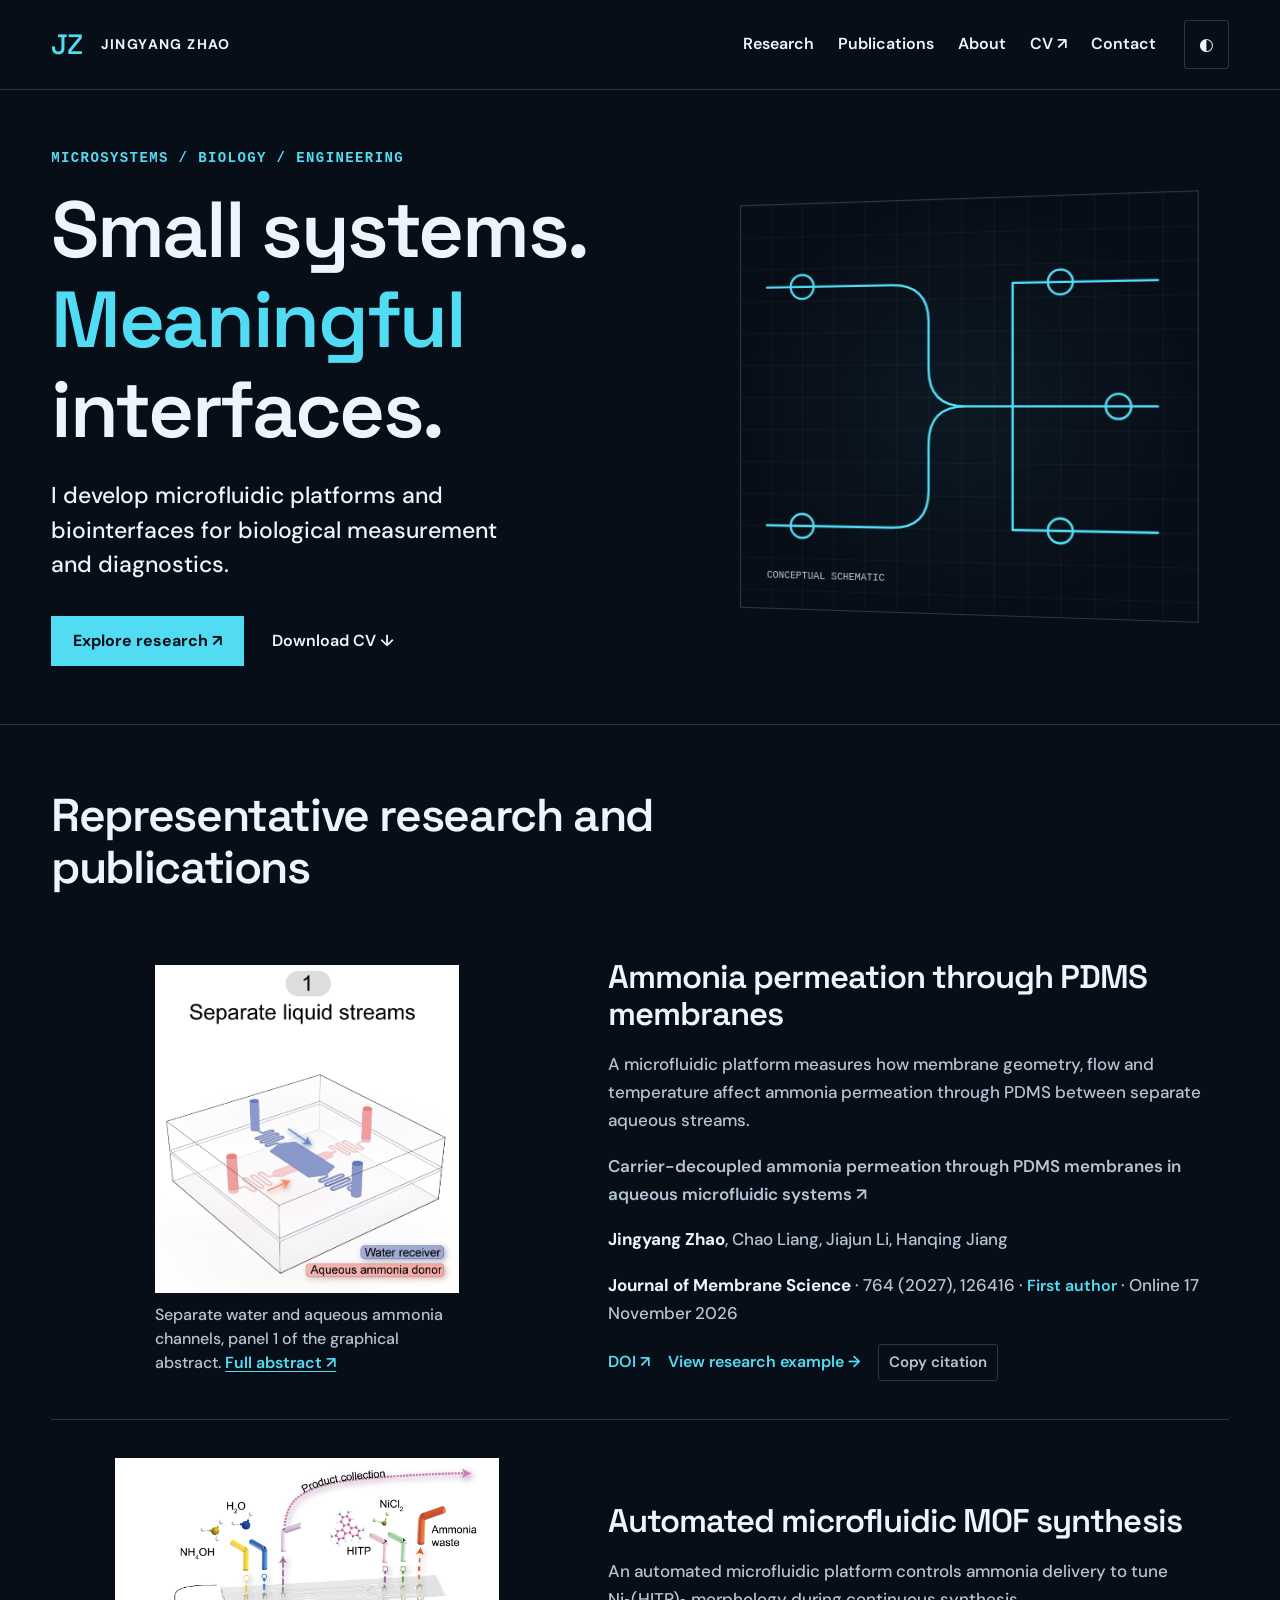
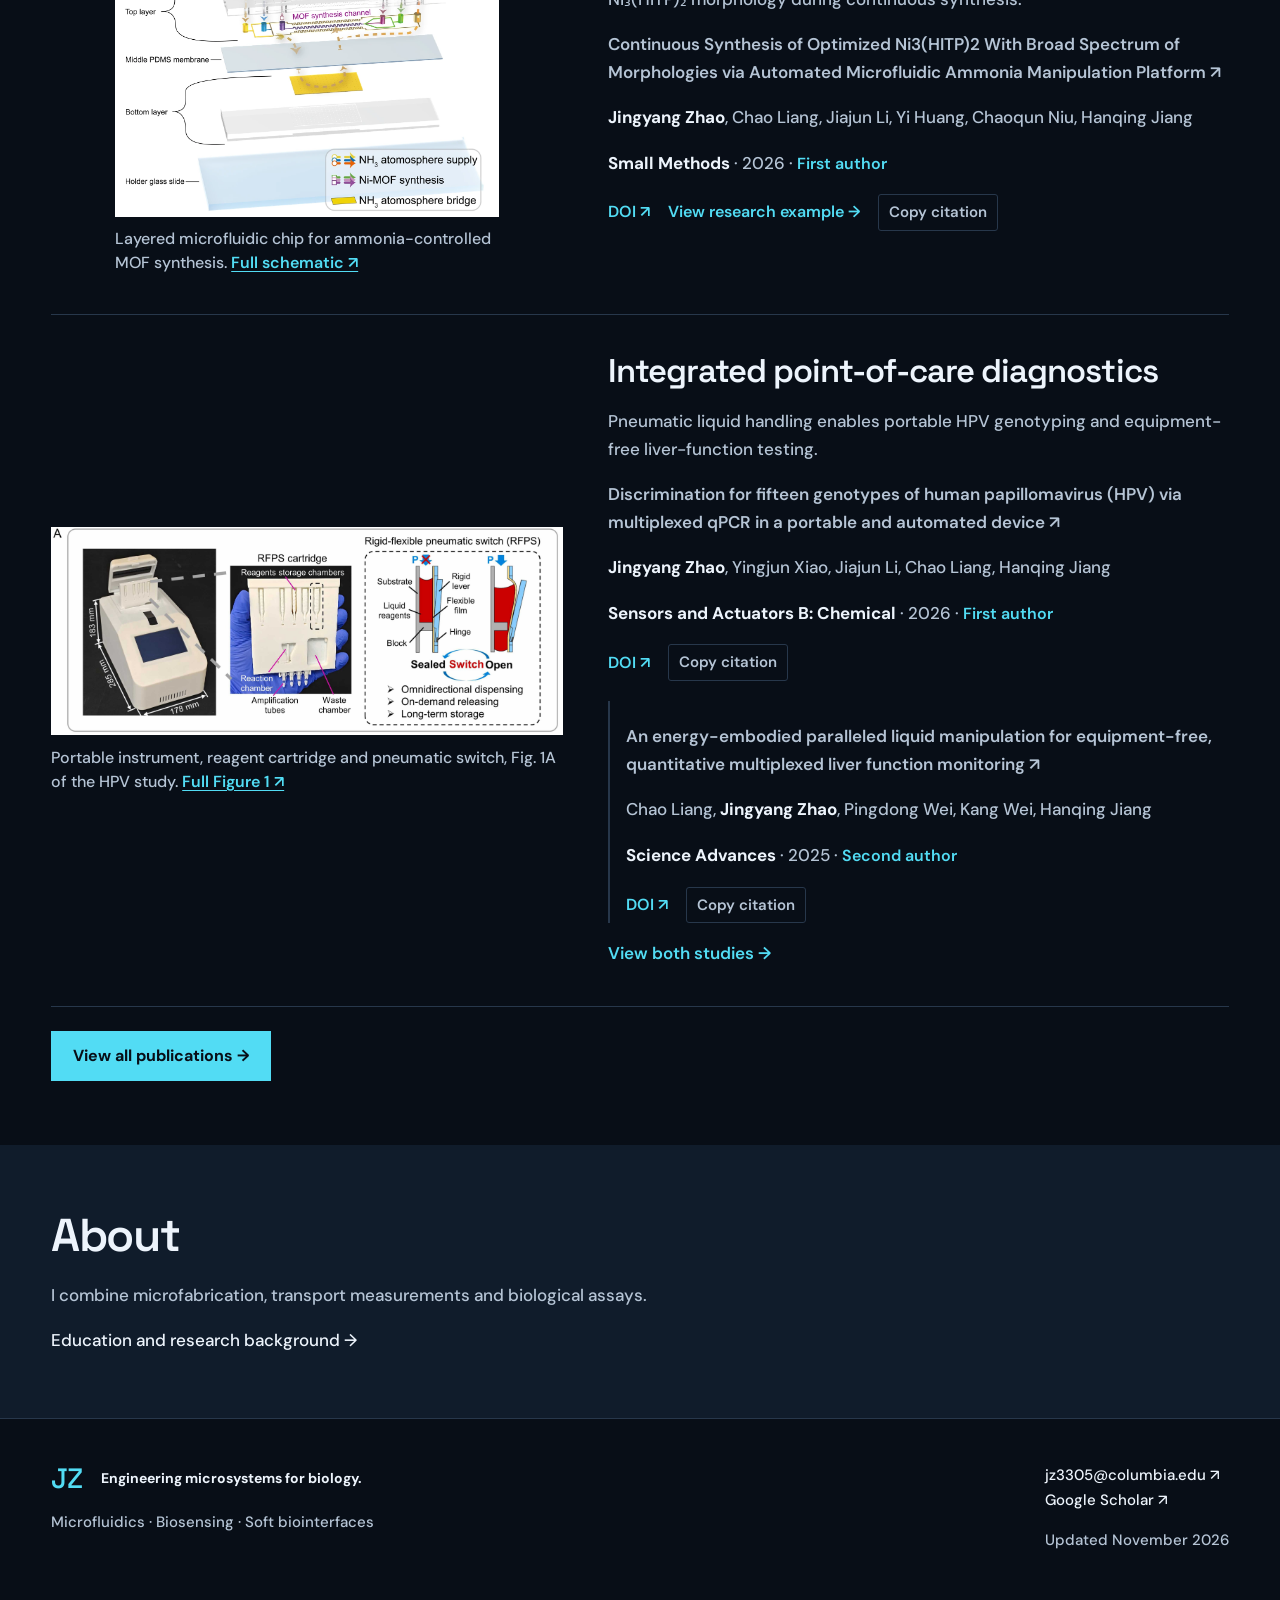
==== commit af1e70dc: "Show focused research figure panels" ====
--- a/index.html
+++ b/index.html
@@ -1,6 +1,6 @@
 <!DOCTYPE html>
 
-<html lang="en"><head><meta charset="utf-8"/><meta content="width=device-width,initial-scale=1" name="viewport"/><meta content="Jingyang Zhao: microfluidic systems, biosensing, soft biointerfaces and robotics." name="description"/><meta content="#080e17" name="theme-color"/><title>Home | Jingyang Zhao</title><link href="assets/style.css?v=portfolio-20261124" rel="stylesheet"/><script defer="" src="assets/site.js"></script></head><body><a class="skip" href="#main">Skip to content</a><header class="nav"><a class="brand" href="index.html">JZ<span>JINGYANG ZHAO</span></a><nav aria-label="Main navigation"><a href="research/index.html">Research</a><a href="publications/index.html">Publications</a><a href="about/index.html">About</a><a href="assets/Jingyang_Zhao_CV.pdf">CV ↗</a><a href="about/index.html#contact">Contact</a></nav><button aria-label="Switch color theme" id="theme">◐</button></header><main id="main"><section class="hero"><div><p class="eyebrow">MICROSYSTEMS / BIOLOGY / ENGINEERING</p><h1>Small systems.<br/><span>Meaningful</span><br/>interfaces.</h1><p class="lead">I develop microfluidic platforms and biointerfaces for biological measurement and diagnostics.</p><div class="actions"><a class="button" href="research/index.html">Explore research ↗</a><a class="text-link" href="assets/Jingyang_Zhao_CV.pdf">Download CV ↓</a></div></div><div class="hero-art"><svg aria-label="Conceptual Microfluidic Systems and Automation illustration" role="img" viewbox="0 0 490 440"><defs><pattern height="35" id="grid0" patternunits="userSpaceOnUse" width="35"><path d="M35 0H0V35" fill="none" stroke="currentColor" stroke-opacity=".09"></path></pattern></defs><rect fill="url(#grid0)" height="440" width="490"></rect><g fill="none" stroke="#52dcf4" stroke-linecap="round" stroke-linejoin="round" stroke-width="2.5"><path d="M30 90H170Q210 90 210 130V180Q210 220 250 220H450M30 350H170Q210 350 210 310V260Q210 220 250 220"></path><path d="M300 220V90H450M300 220V350H450"></path><circle cx="70" cy="90" r="13"></circle><circle cx="70" cy="350" r="13"></circle><circle cx="350" cy="90" r="13"></circle><circle cx="410" cy="220" r="13"></circle><circle cx="350" cy="350" r="13"></circle></g><text fill="currentColor" font-family="monospace" font-size="11" x="30" y="407">CONCEPTUAL SCHEMATIC</text></svg></div></section>
+<html lang="en"><head><meta charset="utf-8"/><meta content="width=device-width,initial-scale=1" name="viewport"/><meta content="Jingyang Zhao: microfluidic systems, biosensing, soft biointerfaces and robotics." name="description"/><meta content="#080e17" name="theme-color"/><title>Home | Jingyang Zhao</title><link href="assets/style.css?v=research-panels-20261124" rel="stylesheet"/><script defer="" src="assets/site.js"></script></head><body><a class="skip" href="#main">Skip to content</a><header class="nav"><a class="brand" href="index.html">JZ<span>JINGYANG ZHAO</span></a><nav aria-label="Main navigation"><a href="research/index.html">Research</a><a href="publications/index.html">Publications</a><a href="about/index.html">About</a><a href="assets/Jingyang_Zhao_CV.pdf">CV ↗</a><a href="about/index.html#contact">Contact</a></nav><button aria-label="Switch color theme" id="theme">◐</button></header><main id="main"><section class="hero"><div><p class="eyebrow">MICROSYSTEMS / BIOLOGY / ENGINEERING</p><h1>Small systems.<br/><span>Meaningful</span><br/>interfaces.</h1><p class="lead">I develop microfluidic platforms and biointerfaces for biological measurement and diagnostics.</p><div class="actions"><a class="button" href="research/index.html">Explore research ↗</a><a class="text-link" href="assets/Jingyang_Zhao_CV.pdf">Download CV ↓</a></div></div><div class="hero-art"><svg aria-label="Conceptual Microfluidic Systems and Automation illustration" role="img" viewbox="0 0 490 440"><defs><pattern height="35" id="grid0" patternunits="userSpaceOnUse" width="35"><path d="M35 0H0V35" fill="none" stroke="currentColor" stroke-opacity=".09"></path></pattern></defs><rect fill="url(#grid0)" height="440" width="490"></rect><g fill="none" stroke="#52dcf4" stroke-linecap="round" stroke-linejoin="round" stroke-width="2.5"><path d="M30 90H170Q210 90 210 130V180Q210 220 250 220H450M30 350H170Q210 350 210 310V260Q210 220 250 220"></path><path d="M300 220V90H450M300 220V350H450"></path><circle cx="70" cy="90" r="13"></circle><circle cx="70" cy="350" r="13"></circle><circle cx="350" cy="90" r="13"></circle><circle cx="410" cy="220" r="13"></circle><circle cx="350" cy="350" r="13"></circle></g><text fill="currentColor" font-family="monospace" font-size="11" x="30" y="407">CONCEPTUAL SCHEMATIC</text></svg></div></section>
 
 <section class="section" id="representative-research">
  <div class="section-title">
@@ -9,13 +9,11 @@
   </h2>
  </div>
  <article class="featured-work" id="p13">
-  <figure class="featured-figure">
-   <a href="research/microfluidic-systems/index.html#example-p13">
-    <img alt="Graphical abstract showing separate aqueous streams, ammonia permeation through a PDMS membrane, and temperature dependent transport results" class="cluster-preview" height="1895" loading="lazy" src="assets/research/pdms-ammonia-graphical-abstract.png" width="4590"/>
-   </a>
-   <figcaption>
-    Ammonia crosses a PDMS membrane between separated donor and receiver streams.
-   </figcaption>
+  <figure class="featured-figure panel-pdms">
+    <a class="figure-panel" href="research/microfluidic-systems/index.html#example-p13">
+      <img alt="Device schematic showing separate water receiver and aqueous ammonia donor channels" height="1895" loading="lazy" src="assets/research/pdms-ammonia-graphical-abstract.png" width="4590"/>
+    </a>
+    <figcaption>Separate water and aqueous ammonia channels, panel 1 of the graphical abstract. <a href="assets/research/pdms-ammonia-graphical-abstract.png" rel="noopener" target="_blank">Full abstract ↗</a></figcaption>
   </figure>
   <div>
    <h3>
@@ -58,13 +56,11 @@
   </div>
  </article>
  <article class="featured-work" id="p01">
-  <figure class="featured-figure">
-   <a href="research/microfluidic-systems/index.html#example-p01">
-    <img alt="Layered microfluidic chip for ammonia manipulation and MOF synthesis" class="cluster-preview" height="1321" loading="lazy" src="assets/research/mof-device.webp" width="1800"/>
-   </a>
-   <figcaption>
-    Microfluidic chip for ammonia-controlled MOF synthesis.
-   </figcaption>
+  <figure class="featured-figure panel-mof">
+    <a class="figure-panel" href="research/microfluidic-systems/index.html#example-p01">
+      <img alt="Layered synthesis chip showing the ammonia supply, PDMS membrane and MOF synthesis channel" height="1321" loading="lazy" src="assets/research/mof-device.webp" width="1800"/>
+    </a>
+    <figcaption>Layered microfluidic chip for ammonia-controlled MOF synthesis. <a href="assets/research/mof-device.webp" rel="noopener" target="_blank">Full schematic ↗</a></figcaption>
   </figure>
   <div>
    <h3>
@@ -106,13 +102,11 @@
   </div>
  </article>
  <article class="featured-work" id="p02">
-  <figure class="featured-figure featured-figure-portrait">
-   <a href="research/microfluidic-systems/index.html#example-p02">
-    <img alt="Portable qPCR instrument, pneumatic cartridge and HPV assay workflow" class="cluster-preview" height="4208" loading="lazy" src="assets/research/qpcr-fig1.jpg" width="2911"/>
-   </a>
-   <figcaption>
-    Portable HPV qPCR instrument and reagent cartridge, Fig. 1 of the first-author study.
-   </figcaption>
+  <figure class="featured-figure panel-qpcr">
+    <a class="figure-panel" href="research/microfluidic-systems/index.html#example-p02">
+      <img alt="Fig. 1A showing the portable qPCR instrument, reagent cartridge and rigid-flexible pneumatic switch" height="4208" loading="lazy" src="assets/research/qpcr-fig1.jpg" width="2911"/>
+    </a>
+    <figcaption>Portable instrument, reagent cartridge and pneumatic switch, Fig. 1A of the HPV study. <a href="assets/research/qpcr-fig1.jpg" rel="noopener" target="_blank">Full Figure 1 ↗</a></figcaption>
   </figure>
   <div>
    <h3>
--- a/assets/style.css
+++ b/assets/style.css
@@ -37,12 +37,12 @@
   font-weight: 600;
   margin: 0 0 14px;
 }
-p{color:var(--muted);max-width:70ch}strong{color:var(--ink)}.nav{height:90px;display:flex;align-items:center;gap:28px;padding:0 var(--page-gutter);border-bottom:1px solid var(--line);background:var(--bg);position:sticky;top:0;z-index:10}.brand{font-size:28px;display:flex;align-items:center;gap:18px;color:var(--accent)}.brand span{font-family:'DM Sans',sans-serif;font-size:12px;font-weight:600;letter-spacing:.12em;color:var(--ink)}
+p{color:var(--muted);max-width:70ch}strong{color:var(--ink)}.nav{height:90px;display:flex;align-items:center;gap:28px;padding:0 var(--page-gutter);border-bottom:1px solid var(--line);background:var(--bg);position:sticky;top:0;z-index:10}.brand{font-size:28px;display:flex;align-items:center;gap:18px;color:var(--accent)}.brand span{font-family:'DM Sans',sans-serif;font-size:14px;font-weight:700;letter-spacing:.1em;color:var(--ink)}
 nav {
   display: flex;
   gap: 24px;
   margin-left: auto;
-  font-size: 15px;
+  font-size: 16px;
   font-weight: 600;
 }
 button{background:transparent;border:1px solid var(--line);color:var(--ink);padding:9px 14px;border-radius:3px}
@@ -56,17 +56,17 @@
   grid-template-columns: minmax(0, 1.1fr) minmax(0, 1fr);
   gap: clamp(28px, 4vw, 56px);
   align-items: center;
-  min-height: 620px;
-  padding: clamp(48px, 5vw, 80px) var(--page-gutter);
+  min-height: 560px;
+  padding: clamp(40px, 4.5vw, 70px) var(--page-gutter);
 }
 .hero>div>p{max-width:490px}
 .eyebrow {
   margin: 0 0 16px;
   color: var(--accent);
-  font: 600 13px/1.55 monospace;
+  font: 700 14px/1.55 monospace;
   letter-spacing: .1em;
 }
-.lead{font-size:clamp(19px,2vw,23px);color:var(--ink);line-height:1.5}.actions{display:flex;gap:28px;align-items:center;flex-wrap:wrap;margin-top:34px}.button{display:inline-block;background:var(--accent);color:var(--bg);padding:12px 22px;font-size:15px;font-weight:700}.button:hover{background:var(--ink);color:var(--bg)}.text-link{font-size:15px;font-weight:600}.hero-art{position:relative;background:radial-gradient(ellipse at center,#52dcf40d,transparent 70%);border:1px solid var(--line);transform:perspective(1000px) rotateY(-9deg)}svg{width:100%;height:auto;display:block;color:var(--muted)}.hero-art svg circle{animation:glow 5s ease-in-out 1}@keyframes glow{50%{stroke-opacity:.4}}
+.lead{font-size:clamp(19px,2vw,23px);color:var(--ink);line-height:1.5}.actions{display:flex;gap:28px;align-items:center;flex-wrap:wrap;margin-top:34px}.button{display:inline-block;background:var(--accent);color:var(--bg);padding:12px 22px;font-size:16px;font-weight:700}.button:hover{background:var(--ink);color:var(--bg)}.text-link{font-size:16px;font-weight:600}.hero-art{position:relative;width:100%;max-width:29rem;justify-self:center;background:radial-gradient(ellipse at center,#52dcf40d,transparent 70%);border:1px solid var(--line);transform:perspective(1000px) rotateY(-9deg)}svg{width:100%;height:auto;display:block;color:var(--muted)}.hero-art svg circle{animation:glow 5s ease-in-out 1}@keyframes glow{50%{stroke-opacity:.4}}
 .section {
   padding: clamp(48px, 5vw, 76px) var(--page-gutter);
   border-top: 1px solid var(--line);
@@ -87,41 +87,49 @@
   padding: 64px var(--page-gutter) 50px;
 }
 .page-heading p{max-width:700px}
-.cluster-feature,
-.detail-hero {
+.cluster-feature {
   display: grid;
-  grid-template-columns: repeat(2, minmax(0, 1fr));
+  grid-template-columns: minmax(0, 44%) minmax(0, 1fr);
   gap: clamp(30px, 4vw, 62px);
   align-items: center;
   padding: clamp(48px, 5vw, 76px) var(--page-gutter);
   border-top: 1px solid var(--line);
 }
-.cluster-feature:nth-of-type(odd) .diagram{order:2}.diagram{border:1px solid var(--line);background:var(--surface)}.detail-hero h1{font-size:clamp(38px,4.5vw,65px)}
-.detail-hero > div > a {
-  font-size: 15px;
-  font-weight: 600;
-  color: var(--accent);
+.detail-hero {
+  padding: clamp(34px, 4vw, 60px) var(--page-gutter);
+}
+
+.detail-hero h1 {
+  font-size: clamp(38px, 4.5vw, 65px);
+}
+
+.detail-hero > a {
+  font-weight: 600;
+  color: var(--accent);
+}
+
+.detail-hero .lead {
+  margin-bottom: 0;
 }
 
 .study {
-  padding: clamp(44px, 4vw, 62px) var(--page-gutter);
+  padding: clamp(34px, 3.4vw, 52px) var(--page-gutter);
   border-top: 1px solid var(--line);
 }
-.two-studies,.method-grid{display:grid;grid-template-columns:repeat(2,1fr);gap:30px;margin:35px 0}.two-studies>div,.method-grid article{padding:25px;border:1px solid var(--line)}.paper{display:grid;grid-template-columns:150px 1fr;gap:30px;border-bottom:1px solid var(--line);padding:30px 0}.paper-date{font:600 13px/1.65 monospace;color:var(--accent)}.paper h3{font-family:'DM Sans',Arial,sans-serif;letter-spacing:-.02em;font-size:22px;line-height:1.4}.paper p{font-size:16px;margin:8px 0}.authors{line-height:1.7}.paper-links{display:flex;gap:18px;align-items:center;flex-wrap:wrap;font-size:14px;font-weight:600;color:var(--accent);margin-top:16px}.copy{font-size:13px;color:var(--muted);padding:4px 9px}.filters{display:flex;gap:16px;align-items:end;flex-wrap:wrap}.filters label{display:flex;flex-direction:column;font-size:14px;color:var(--muted);gap:8px}.filters label:first-child{flex:1;min-width:200px}input,select{background:var(--surface);color:var(--ink);border:1px solid var(--line);padding:12px;min-height:48px;max-width:100%;border-radius:0}.pub-section{padding-top:35px}#result-count{font-size:14px}.timeline article{border-left:1px solid var(--line);padding:0 0 35px 30px}.timeline span{font:600 14px monospace;color:var(--accent)}.timeline h3{margin:12px 0}.method-grid{grid-template-columns:repeat(3,1fr)}.method-grid h3{font-size:20px}footer{display:flex;justify-content:space-between;gap:40px;padding:44px var(--page-gutter);border-top:1px solid var(--line);font-size:15px}footer p{font-size:14px}footer .brand span{letter-spacing:0}.skip{position:fixed;top:-100px;background:var(--accent);color:var(--bg);padding:12px;z-index:20}.skip:focus{top:0}[hidden]{display:none!important}
+.two-studies,.method-grid{display:grid;grid-template-columns:repeat(2,1fr);gap:30px;margin:35px 0}.two-studies>div,.method-grid article{padding:25px;border:1px solid var(--line)}.paper{display:grid;grid-template-columns:150px 1fr;gap:30px;border-bottom:1px solid var(--line);padding:30px 0}.paper-date{font:600 15px/1.65 monospace;color:var(--accent)}.paper h3{font-family:'DM Sans',Arial,sans-serif;letter-spacing:-.02em;font-size:22px;line-height:1.4}.paper p{font-size:16px;margin:8px 0}.authors{line-height:1.7}.paper-links{display:flex;gap:18px;align-items:center;flex-wrap:wrap;font-size:16px;font-weight:600;color:var(--accent);margin-top:16px}.copy{font-size:15px;font-weight:600;color:var(--muted);padding:5px 10px}.filters{display:flex;gap:16px;align-items:end;flex-wrap:wrap}.filters label{display:flex;flex-direction:column;font-size:16px;color:var(--muted);gap:8px}.filters label:first-child{flex:1;min-width:200px}input,select{background:var(--surface);color:var(--ink);border:1px solid var(--line);padding:12px;min-height:48px;max-width:100%;border-radius:0}.pub-section{padding-top:35px}#result-count{font-size:16px}.timeline article{border-left:1px solid var(--line);padding:0 0 35px 30px}.timeline span{font:600 15px monospace;color:var(--accent)}.timeline h3{margin:12px 0}.method-grid{grid-template-columns:repeat(3,1fr)}.method-grid h3{font-size:20px}footer{display:flex;justify-content:space-between;gap:40px;padding:44px var(--page-gutter);border-top:1px solid var(--line);font-size:15px}footer p{font-size:15px}footer .brand span{letter-spacing:0}.skip{position:fixed;top:-100px;background:var(--accent);color:var(--bg);padding:12px;z-index:20}.skip:focus{top:0}[hidden]{display:none!important}
 @media (max-width: 760px) {
-  html { scroll-padding-top: 138px; }
+  html { scroll-padding-top: 152px; }
   .nav { height: auto; min-height: 80px; padding: 16px 20px; flex-wrap: wrap; gap: 10px; }
   .nav .brand { margin-right: auto; }
   .nav nav { order: 3; width: 100%; flex-wrap: wrap; gap: .3rem 1rem; margin: 0; }
   .nav > button { padding: 3px 10px; }
-  .brand span { font-size: 11px; }
-  .hero, .cluster-feature, .detail-hero { grid-template-columns: minmax(0, 1fr); gap: 26px; padding: 42px var(--page-gutter); }
+  .brand span { font-size: 13px; }
+  .hero { grid-template-columns: minmax(0, 1fr); gap: 26px; padding: 42px var(--page-gutter); }
   .hero { min-height: 0; }
-  .hero-art { transform: none; max-width: 480px; }
+  .hero-art { transform: none; }
   .hero h1 { font-size: clamp(38px, 11.5vw, 56px); }
   .hero-art svg { max-height: 300px; }
   .section, .about-strip, .study, .page-heading { padding: 42px var(--page-gutter); }
-  .cluster-feature:nth-of-type(odd) .diagram { order: 0; }
   .cluster-row { grid-template-columns: 28px 1fr 24px; gap: 15px; }
   .paper { grid-template-columns: minmax(0, 1fr); gap: 10px; }
   .two-studies, .method-grid { grid-template-columns: minmax(0, 1fr); }
@@ -132,45 +140,113 @@
 
 @media(prefers-reduced-motion:reduce){html{scroll-behavior:auto}*,*:before,*:after{animation:none!important;transition:none!important}}@media print{.nav,.actions,.filters,footer,.copy{display:none}body{--bg:white;--ink:black;--muted:#333;--accent:#124b60;--line:#bbb}.hero-art{display:none}.hero{display:block}.section,.page-heading,.study{padding:20px}.paper{break-inside:avoid}}
 
-/* Research figures and published examples */
-.research-media {
-  margin: 1.6rem 0;
-  max-width: 64rem;
-}
-
-.research-media-portrait {
-  max-width: 39rem;
-}
-
-.research-media img,
-.research-media video {
+/* Research previews use the original image with a measured panel crop. */
+.research-media,
+.cluster-figure,
+.featured-figure {
+  width: 100%;
+  max-width: var(--preview-width, 32rem);
+  min-width: 0;
+  margin: 0;
+  justify-self: center;
+}
+
+.figure-panel,
+.eem-inset {
+  display: block;
+  overflow: hidden;
+  background: #fff;
+}
+
+.figure-panel {
+  position: relative;
+  aspect-ratio: var(--crop-width) / var(--crop-height);
+}
+
+.figure-panel img {
+  position: absolute;
+  top: calc(-100% * var(--crop-top) / var(--crop-height));
+  left: calc(-100% * var(--crop-left) / var(--crop-width));
+  width: calc(100% * var(--source-width) / var(--crop-width));
+  height: auto;
+}
+
+.panel-pdms {
+  --source-width: 4590;
+  --crop-left: 140;
+  --crop-top: 92;
+  --crop-width: 1410;
+  --crop-height: 1520;
+  --preview-width: 19rem;
+}
+
+.panel-mof {
+  --source-width: 1800;
+  --crop-left: 164;
+  --crop-top: 84;
+  --crop-width: 1286;
+  --crop-height: 1200;
+  --preview-width: 24rem;
+}
+
+.panel-qpcr {
+  --source-width: 2911;
+  --crop-left: 0;
+  --crop-top: 0;
+  --crop-width: 2911;
+  --crop-height: 1188;
+}
+
+.panel-poct {
+  --source-width: 800;
+  --crop-left: 0;
+  --crop-top: 265;
+  --crop-width: 800;
+  --crop-height: 485;
+}
+
+.panel-immunoassay {
+  --source-width: 3590;
+  --crop-left: 2540;
+  --crop-top: 854;
+  --crop-width: 1050;
+  --crop-height: 829;
+  --preview-width: 25rem;
+}
+
+.panel-cell-traps {
+  --source-width: 769;
+  --crop-left: 0;
+  --crop-top: 292;
+  --crop-width: 382;
+  --crop-height: 234;
+  --preview-width: 23rem;
+}
+
+.panel-eem {
+  --preview-width: 18rem;
+}
+
+.eem-inset img {
   display: block;
   width: 100%;
   height: auto;
-  background: #fff;
-  border-radius: 8px;
-}
-
-.research-media video {
-  background: #000;
-  max-height: 640px;
+  /* The source inset has stray lettering in the top-right 69 × 10 pixels. */
+  clip-path: polygon(0 0, 80% 0, 80% 3.3%, 100% 3.3%, 100% 100%, 0 100%);
 }
 
 .research-media figcaption,
 .featured-figure figcaption,
-.cluster-figure figcaption {
+.cluster-figure figcaption,
+.research-motion figcaption {
+  margin-top: .65rem;
   color: var(--muted);
-  font-size: .95rem;
-  line-height: 1.55;
-}
-
-.research-media figcaption,
-.featured-figure figcaption {
-  margin-top: .65rem;
-}
-
-.research-media figcaption a,
-.cluster-figure figcaption a,
+  font-size: 1rem;
+  font-weight: 500;
+  line-height: 1.5;
+}
+
+figure figcaption a,
 .case-paper a,
 .related-example a,
 .example-links a {
@@ -178,35 +254,10 @@
   text-underline-offset: .16em;
 }
 
-.diagram img {
-  display: block;
-  width: 100%;
-  height: auto;
-  max-height: 440px;
-  object-fit: contain;
-  background: #fff;
-}
-
-.cluster-figure,
-.featured-figure {
-  min-width: 0;
-  margin: 0;
-}
-
-.cluster-figure figcaption {
-  padding: .8rem 1rem;
-}
-
-.eem-inset {
-  background: #fff;
-}
-
-.eem-inset img {
-  width: min(100%, 480px);
-  max-height: none;
-  margin-inline: auto;
-  /* The source inset has stray lettering in the top-right 69 × 10 pixels. */
-  clip-path: polygon(0 0, 80% 0, 80% 3.3%, 100% 3.3%, 100% 100%, 0 100%);
+figure figcaption a:last-child,
+.related-example a {
+  color: var(--accent);
+  font-weight: 600;
 }
 
 .example-links {
@@ -219,9 +270,20 @@
   margin-top: .3rem;
 }
 
+.case-with-media {
+  display: grid;
+  grid-template-columns: minmax(0, 1fr) minmax(0, 44%);
+  gap: clamp(24px, 3.5vw, 56px);
+  align-items: center;
+}
+
+.case-copy h2 {
+  font-size: clamp(1.85rem, 3.3vw, 2.55rem);
+}
+
 .case-example + .case-example {
-  margin-top: 2.5rem;
-  padding-top: 2.5rem;
+  margin-top: 2.2rem;
+  padding-top: 2.2rem;
   border-top: 1px solid var(--line);
 }
 
@@ -231,45 +293,57 @@
   margin: 0 0 .6rem;
 }
 
+.case-copy p:last-child {
+  margin-bottom: 0;
+}
+
 .case-paper,
 .related-example {
-  font-size: .97rem;
-}
-
-.related-example a {
-  color: var(--accent);
-}
-
-.case-example .research-media:last-child {
-  margin-bottom: 0;
+  font-size: 1rem;
+}
+
+.research-motion {
+  margin-top: 1rem;
+}
+
+.research-motion summary {
+  color: var(--accent);
+  cursor: pointer;
+  font-weight: 600;
+  width: fit-content;
+}
+
+.research-motion summary:focus-visible {
+  outline: 2px solid var(--accent);
+  outline-offset: 5px;
+}
+
+.research-motion figure {
+  max-width: min(100%, 30rem);
+  margin: .75rem 0 0;
+}
+
+.research-motion video {
+  display: block;
+  width: 100%;
+  max-height: 22rem;
+  background: #000;
+  border-radius: 8px;
 }
 
 /* Homepage representative research */
 .featured-work {
   display: grid;
-  grid-template-columns: minmax(0, 1.15fr) minmax(0, 1fr);
-  gap: clamp(24px, 3vw, 52px);
+  grid-template-columns: minmax(0, min(44%, 32rem)) minmax(0, 1fr);
+  gap: clamp(24px, 3.5vw, 56px);
   align-items: center;
-  padding: clamp(24px, 3vw, 48px) 0;
+  padding: clamp(24px, 3vw, 46px) 0;
   border-bottom: 1px solid var(--line);
 }
 
 .featured-work h3 {
   margin: 0 0 .75rem;
   font-size: clamp(1.45rem, 3vw, 2.05rem);
-}
-
-.featured-figure .cluster-preview {
-  display: block;
-  width: 100%;
-  height: auto;
-  background: #fff;
-  border-radius: 8px;
-}
-
-.featured-figure-portrait {
-  width: min(100%, 30rem);
-  justify-self: center;
 }
 
 .featured-citation {
@@ -289,7 +363,7 @@
 
 .author-position {
   color: var(--accent);
-  font-size: .94rem;
+  font-size: 1rem;
   font-weight: 600;
 }
 
@@ -297,11 +371,20 @@
   display: inline-block;
   margin-top: 1rem;
   color: var(--accent);
-}
-
-@media (max-width: 760px) {
+  font-weight: 600;
+}
+
+@media (max-width: 820px) {
+  .cluster-feature,
+  .case-with-media,
   .featured-work {
     grid-template-columns: minmax(0, 1fr);
-    gap: 1.1rem;
+    gap: 1.25rem;
   }
-}
+
+  .cluster-figure,
+  .research-media,
+  .featured-figure {
+    justify-self: start;
+  }
+}
